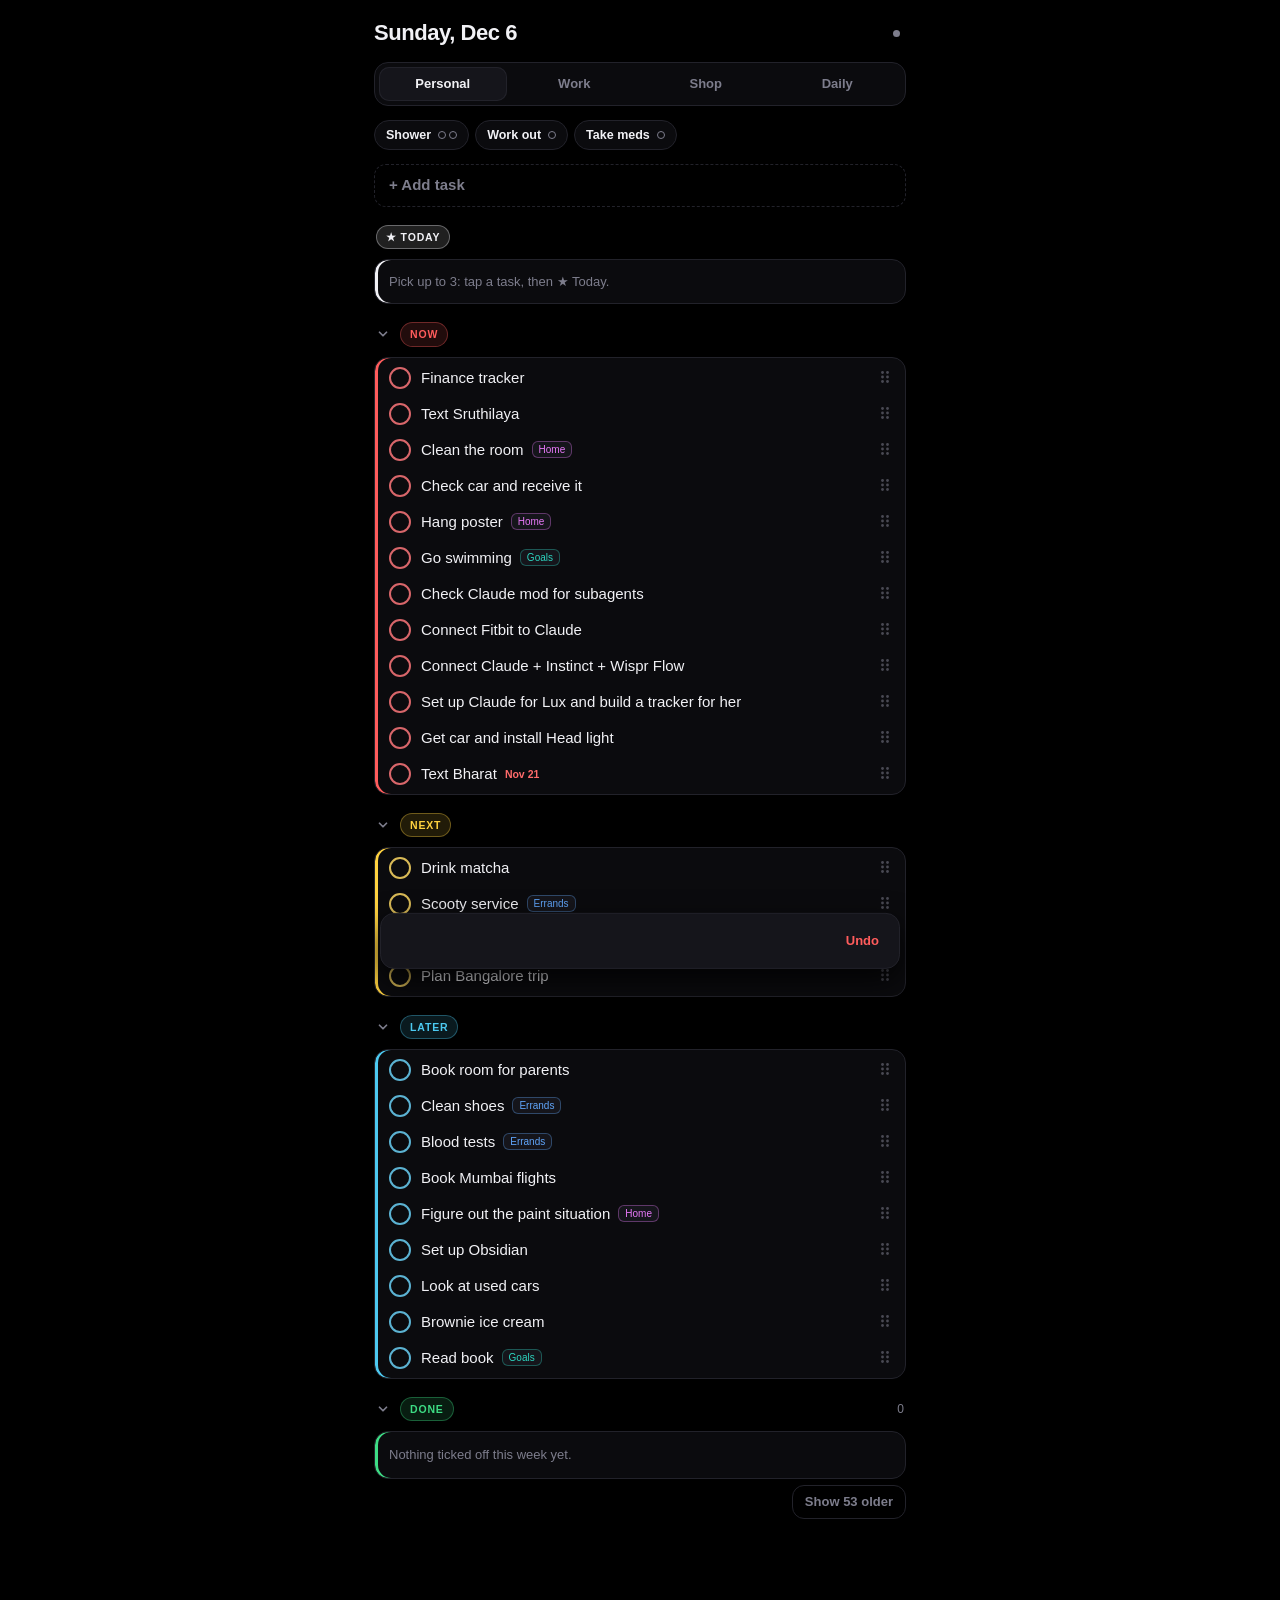
==== task-tracker/index.html @ 71d84979 "Task tracker: Today picks (max 3), dates that auto-promote, repeating tasks, stuck markers Co-Author" ====
<!DOCTYPE html>
<html lang="en">
<head>
<meta charset="utf-8">
<meta name="viewport" content="width=device-width, initial-scale=1">
<title>Praveen's Tasks</title>
<style id="css">
/* True-black theme. One thumb-width column: header + filter, sticky quick-add, inbox suggestions, then Now / Next / Later / Done. */
:root {
  --bg: #000000;
  --surface: #0b0b0e;
  --surface-2: #15151b;
  --ink: #f1f1f5;
  --muted: #7d7d8c;
  --line: #22222a;
  --accent: #ff5c5c;
  --accent-ink: #1f0303;
  --now: #ff5c5c;
  --next: #ffd23f;
  --later: #4cc9f0;
  --done: #3ddc84;
  --inbox: #a78bfa;
  --shop: #f472b6;
  --today: #f1f1f5;
  --t-work: #ff9f43;
  --t-personal: #a3e635;
  --t-errands: #60a5fa;
  --t-home: #e879f9;
  --t-goals: #2dd4bf;
  --danger: #ff6b6b;
  --font-display: "Helvetica Neue", Helvetica, Arial, sans-serif;
  --font-body: "Helvetica Neue", Helvetica, Arial, sans-serif;
  --font-mono: "Helvetica Neue", Helvetica, Arial, sans-serif;
  color-scheme: dark;
}
* { box-sizing: border-box; }
html, body { margin: 0; background: var(--bg); }
body { color: var(--ink); font-family: var(--font-body); font-size: 15px; line-height: 1.35; -webkit-tap-highlight-color: transparent; -webkit-font-smoothing: antialiased; min-height: 100%; }
.wrap { max-width: 560px; margin: 0 auto; padding: 16px 14px 120px; display: flex; flex-direction: column; gap: 14px; }
a { color: inherit; }

/* Header */
header { display: flex; flex-direction: column; gap: 12px; }
.top { display: flex; align-items: center; justify-content: space-between; gap: 12px; min-height: 34px; }
.date { color: var(--muted); font-family: var(--font-mono); font-size: 11px; font-weight: 500; letter-spacing: .04em; text-transform: uppercase; }
h1 { font-family: var(--font-display); font-weight: 700; font-size: 22px; margin: 0; letter-spacing: -0.02em; line-height: 1.1; }
h1 span { color: var(--accent); }
.kudos { font-family: var(--font-mono); font-size: 11px; color: var(--done); margin-top: 6px; }
.top-right { display: flex; align-items: center; gap: 10px; }
.sync { display: inline-flex; align-items: center; gap: 6px; font-size: 12px; color: var(--muted); white-space: nowrap; }
.sync .led { width: 7px; height: 7px; border-radius: 50%; background: var(--muted); }
.sync.ok .led { background: var(--done); opacity: .7; }
.sync.busy .led { background: var(--muted); animation: pulse 1s infinite; }
.sync.warn { color: var(--danger); }
.sync.warn .led { background: var(--danger); }
@keyframes pulse { 50% { opacity: .3; } }
.scan { font: inherit; font-size: 13px; font-weight: 600; display: inline-flex; align-items: center; gap: 7px; padding: 7px 12px; border-radius: 999px; border: 1px solid color-mix(in srgb, var(--inbox) 45%, transparent); background: color-mix(in srgb, var(--inbox) 10%, transparent); color: var(--inbox); cursor: pointer; white-space: nowrap; }
.scan svg { width: 15px; height: 15px; }
.scan[disabled] { opacity: .6; cursor: progress; }
.scan.spin svg { animation: spin 1s linear infinite; }
@keyframes spin { to { transform: rotate(360deg); } }

/* Filter */
.filter { display: flex; background: var(--surface); border: 1px solid var(--line); border-radius: 14px; padding: 4px; gap: 4px; }
.filter button { flex: 1; font: inherit; font-family: var(--font-display); font-size: 13px; font-weight: 600; padding: 8px 4px; border: 0; border-radius: 10px; background: transparent; color: var(--muted); cursor: pointer; }
.filter button[aria-pressed="true"] { background: var(--surface-2); color: var(--ink); box-shadow: inset 0 0 0 1px var(--line); }
.filter button small { font-family: var(--font-mono); font-size: 10px; opacity: .7; margin-left: 4px; }

/* Quick add */
.add-toggle { font: inherit; font-size: 15px; font-weight: 600; text-align: left; padding: 10px 14px; border-radius: 12px; border: 1px dashed var(--line); background: transparent; color: var(--muted); cursor: pointer; }
.add-toggle:active { background: var(--surface); }
.x { font: inherit; font-size: 22px; line-height: 1; width: 40px; min-height: 40px; border: 0; border-radius: 12px; background: transparent; color: var(--muted); cursor: pointer; }
.add { position: relative; z-index: 5; background: rgba(11,11,14,.9); -webkit-backdrop-filter: blur(14px); backdrop-filter: blur(14px); border: 1px solid var(--line); border-radius: 16px; padding: 8px; display: flex; flex-direction: column; gap: 8px; box-shadow: 0 12px 30px rgba(0,0,0,.6); }
.add-row { display: flex; gap: 8px; }
.add input { flex: 1; min-width: 0; font: inherit; font-size: 16px; padding: 9px 12px; border-radius: 11px; border: 1px solid var(--line); background: #000; color: var(--ink); }
.add input::placeholder { color: var(--muted); }
.add input:focus { outline: none; border-color: var(--accent); box-shadow: 0 0 0 3px rgba(255,92,92,.2); }
.btn { font: inherit; font-weight: 600; border: 0; border-radius: 12px; padding: 0 16px; cursor: pointer; min-height: 40px; }
.btn-primary { background: var(--accent); color: var(--accent-ink); font-family: var(--font-display); font-size: 14px; font-weight: 700; }
.btn-primary:active { transform: scale(.97); }
.seg { display: flex; gap: 6px; flex-wrap: wrap; align-items: center; }
.add .seg { flex-wrap: nowrap; overflow-x: auto; scrollbar-width: none; margin: 0 -8px; padding: 0 8px; }
.add .seg::-webkit-scrollbar { display: none; }
.add .chip { font-size: 11.5px; padding: 4px 9px; flex: none; }
.seg .divider { flex: none; width: 1px; align-self: stretch; background: var(--line); margin: 2px 2px; }
.seg-label { font-family: var(--font-mono); font-size: 11px; color: var(--muted); margin-right: 2px; }
.chip { font: inherit; font-size: 12px; font-weight: 600; padding: 5px 11px; border-radius: 999px; border: 1px solid var(--line); background: transparent; color: var(--muted); cursor: pointer; display: inline-flex; align-items: center; gap: 6px; text-decoration: none; }
.chip .d { width: 7px; height: 7px; border-radius: 50%; background: var(--c); }
.chip[aria-pressed="true"] { background: var(--surface-2); color: var(--ink); border-color: var(--c); }
:focus-visible { outline: 2px solid var(--accent); outline-offset: 2px; }

/* Sections */
section { display: flex; flex-direction: column; gap: 6px; }
.sec-head { display: flex; align-items: center; gap: 10px; background: none; border: 0; padding: 4px 2px; color: var(--ink); font: inherit; cursor: pointer; text-align: left; }
.pill { font-family: var(--font-display); font-size: 10.5px; font-weight: 700; letter-spacing: .08em; text-transform: uppercase; color: var(--c); background: color-mix(in srgb, var(--c) 13%, transparent); border: 1px solid color-mix(in srgb, var(--c) 35%, transparent); padding: 4px 9px; border-radius: 999px; }
.sec-head .hint { color: var(--muted); font-size: 12px; }
.sec-head .count { margin-left: auto; color: var(--muted); font-family: var(--font-mono); font-size: 12px; }
.sec-head .caret { color: var(--muted); width: 14px; height: 14px; flex: none; transition: transform .2s; }
section.collapsed .caret { transform: rotate(-90deg); }
section.collapsed .list { display: none; }
.list { list-style: none; margin: 0; padding: 2px 0; background: var(--surface); border: 1px solid var(--line); border-radius: 14px; overflow: hidden; box-shadow: inset 3px 0 0 var(--c); }
.empty { padding: 12px 14px; color: var(--muted); font-size: 13px; }

.task { transition: opacity .3s, transform .3s; }
.task.leaving { opacity: 0; transform: translateX(24px); }
.task-main { -webkit-touch-callout: none; -webkit-user-select: none; user-select: none; display: flex; align-items: flex-start; gap: 10px; padding: 7px 12px 7px 14px; }
.check { flex: none; width: 22px; height: 22px; border-radius: 50%; border: 2px solid color-mix(in srgb, var(--c) 70%, var(--muted)); background: transparent; cursor: pointer; display: grid; place-items: center; padding: 0; color: transparent; transition: background .2s, border-color .2s, transform .15s; }
.check svg { width: 12px; height: 12px; }
.check:active { transform: scale(.88); }
.task.done .check, .task.ticking .check { background: var(--done); border-color: var(--done); color: #03140a; }
.task-text { flex: 1; min-width: 0; background: none; border: 0; padding: 1px 0 0; font: inherit; color: var(--ink); text-align: left; cursor: pointer; overflow-wrap: anywhere; }
.task.done .task-text, .task.ticking .task-text { color: var(--muted); text-decoration: line-through; text-decoration-color: color-mix(in srgb, var(--muted) 60%, transparent); }
.tag { display: inline-block; font-family: var(--font-mono); font-size: 10px; color: var(--muted); background: var(--surface-2); border: 1px solid var(--line); border-radius: 6px; padding: 1px 6px; margin-left: 8px; vertical-align: 2px; }
.tag { color: var(--tc, var(--muted)); border-color: color-mix(in srgb, var(--tc, var(--line)) 35%, transparent); }
.when { display: inline-block; width: 100%; font-family: var(--font-mono); font-size: 11px; color: var(--done); opacity: .8; margin-top: 3px; text-decoration: none; }
.task.open { background: var(--surface-2); }
.actions { display: none; gap: 6px; flex-wrap: wrap; padding: 0 12px 10px 46px; }
.task.open .actions { display: flex; }
.chip.danger { color: var(--danger); border-color: rgba(255,107,107,.35); }
.edit { display: none; gap: 8px; padding: 0 12px 10px 46px; }
.task.editing .edit { display: flex; }
.task .edit { flex-wrap: wrap; }
.task .edit input[type="text"], .task .edit > input:first-child { flex: 1 1 100%; }
.edit .opts { display: flex; gap: 8px; flex: 1 1 auto; min-width: 0; }
.edit input[type="date"], .edit select { flex: 1; min-width: 0; font: inherit; font-size: 14px; padding: 8px 10px; border-radius: 10px; border: 1px solid var(--line); background: #000; color: var(--ink); color-scheme: dark; }
.meta { font-family: var(--font-mono); font-size: 10.5px; font-weight: 600; margin-left: 8px; vertical-align: 1px; color: var(--muted); white-space: nowrap; }
.meta.due-today { color: var(--now); }
.meta.overdue { color: var(--danger); }
.meta.stuck { color: #ffb86b; opacity: .85; }
.today-hint { padding: 11px 14px; font-size: 13px; color: var(--muted); }
.today-done { padding: 11px 14px; font-size: 14px; font-weight: 600; color: var(--done); }
.task.editing .actions { display: none; }
.edit input { flex: 1; min-width: 0; font: inherit; padding: 9px 12px; border-radius: 10px; border: 1px solid var(--accent); background: #000; color: var(--ink); }
.edit .btn { min-height: 40px; padding: 0 14px; }
.clear { align-self: flex-end; font-size: 13px; min-height: 34px; padding: 0 12px; background: transparent; color: var(--muted); border: 1px solid var(--line); }

/* Inbox suggestions */
.inbox .list { box-shadow: inset 3px 0 0 var(--inbox); }
.inbox-note { padding: 12px 16px; font-size: 14px; color: var(--muted); }
.inbox-note.warn { color: var(--danger); }
.sugg { padding: 9px 12px 9px 14px; border-top: 1px solid var(--line); display: flex; flex-direction: column; gap: 8px; }
.sugg:first-child { border-top: 0; }
.sugg-text { font-weight: 500; }
.sugg-src { font-family: var(--font-mono); font-size: 11px; color: var(--muted); display: flex; gap: 8px; align-items: center; flex-wrap: wrap; }
.sugg-src a { color: var(--inbox); text-decoration: none; }
.sugg .seg { gap: 6px; }
.inbox-foot { display: flex; justify-content: space-between; align-items: center; gap: 8px; font-family: var(--font-mono); font-size: 11px; color: var(--muted); padding: 0 4px; }
.linkbtn { font: inherit; background: none; border: 0; color: var(--muted); text-decoration: underline; cursor: pointer; padding: 4px; }

/* Routines */
.today { display: flex; gap: 6px; overflow-x: auto; scrollbar-width: none; margin: 0 -14px; padding: 0 14px; }
.today::-webkit-scrollbar { display: none; }
.today-label { flex: none; align-self: center; font-size: 11px; color: var(--muted); font-weight: 600; text-transform: uppercase; letter-spacing: .06em; margin-right: 2px; }
.rchip { flex: none; display: inline-flex; align-items: center; gap: 7px; font: inherit; font-size: 12.5px; font-weight: 600; padding: 6px 11px; border-radius: 999px; border: 1px solid var(--line); background: var(--surface); color: var(--ink); cursor: pointer; }
.rchip.full { border-color: color-mix(in srgb, var(--done) 55%, transparent); background: color-mix(in srgb, var(--done) 13%, transparent); }
.pips { display: inline-flex; gap: 3px; }
.pip { width: 8px; height: 8px; border-radius: 50%; border: 1.5px solid var(--muted); }
.pip.on { background: var(--done); border-color: var(--done); }
.daynav { display: flex; align-items: center; justify-content: space-between; gap: 8px; }
.daynav button { font: inherit; background: var(--surface); border: 1px solid var(--line); color: var(--ink); border-radius: 10px; width: 40px; height: 36px; cursor: pointer; font-size: 17px; }
.daynav button[disabled] { opacity: .3; cursor: default; }
.daynav .dlabel { font-weight: 700; font-size: 16px; text-align: center; }
.daynav .dsub { color: var(--muted); font-size: 12px; text-align: center; margin-top: 2px; }
.routine { border-top: 1px solid var(--line); }
.routine:first-child { border-top: 0; }
.r-main { display: flex; align-items: center; gap: 10px; padding: 10px 12px 10px 14px; }
.r-name { flex: 1; min-width: 0; background: none; border: 0; padding: 0; font: inherit; font-weight: 600; color: var(--ink); text-align: left; cursor: pointer; }
.r-meta { display: flex; gap: 10px; align-items: center; font-size: 11px; font-weight: 400; color: var(--muted); margin-top: 4px; }
.week { display: inline-flex; gap: 3px; }
.week i { width: 9px; height: 9px; border-radius: 2px; background: var(--surface-2); border: 1px solid var(--line); }
.week i.half { background: color-mix(in srgb, var(--done) 35%, transparent); border-color: transparent; }
.week i.full { background: var(--done); border-color: var(--done); }
.streak { color: var(--accent); font-weight: 700; }
.r-dots { display: flex; gap: 8px; }
.rdot { width: 32px; height: 32px; border-radius: 50%; border: 2px solid color-mix(in srgb, var(--done) 60%, var(--muted)); background: transparent; cursor: pointer; display: grid; place-items: center; color: transparent; padding: 0; transition: background .15s, transform .15s; }
.rdot svg { width: 14px; height: 14px; }
.rdot:active { transform: scale(.88); }
.rdot.on { background: var(--done); border-color: var(--done); color: #03140a; }
.routine.open { background: var(--surface-2); }
.routine .actions { padding: 0 12px 10px 14px; }
.routine.open .actions { display: flex; }
.routine .edit { padding: 0 12px 10px 14px; }
.routine.editing .edit { display: flex; }
.routine.editing .actions { display: none; }
.r-add { display: flex; gap: 8px; }
.r-add input { flex: 1; min-width: 0; font: inherit; font-size: 16px; padding: 9px 12px; border-radius: 11px; border: 1px solid var(--line); background: var(--surface); color: var(--ink); }
.r-add input:focus { outline: none; border-color: var(--done); }
.r-add .btn { background: var(--done); color: #03140a; }
.hint-line { font-size: 12px; color: var(--muted); padding: 0 2px; }

/* Drag */
.grip { flex: none; width: 32px; height: 30px; margin: -5px -8px -5px 0; display: grid; place-items: center; background: none; border: 0; color: var(--muted); opacity: .55; cursor: grab; touch-action: none; padding: 0; }
.grip svg { width: 16px; height: 16px; }
.grip:active { cursor: grabbing; opacity: 1; }
.ghost { position: fixed; z-index: 30; pointer-events: none; list-style: none; background: var(--surface-2); border: 1px solid color-mix(in srgb, var(--c) 60%, var(--line)); border-radius: 12px; box-shadow: 0 16px 36px rgba(0,0,0,.8); transform: scale(1.02); }
.ghost .actions, .ghost .edit { display: none !important; }
.placeholder { list-style: none; margin: 4px 12px; border: 2px dashed color-mix(in srgb, var(--c) 70%, transparent); border-radius: 12px; background: color-mix(in srgb, var(--c) 8%, transparent); }
.sec-head.drop { background: color-mix(in srgb, var(--c) 14%, transparent); border-radius: 10px; }
body.dragging { -webkit-user-select: none; user-select: none; }
body.dragging .add, body.dragging .toast { pointer-events: none; }

/* Undo toast */
.toast { position: fixed; left: 50%; bottom: 20px; transform: translate(-50%, 160%); width: min(520px, calc(100% - 32px)); background: var(--surface-2); color: var(--ink); border: 1px solid var(--line); border-radius: 14px; padding: 10px 10px 10px 16px; display: flex; align-items: center; gap: 12px; box-shadow: 0 12px 30px rgba(0,0,0,.8); transition: transform .25s ease; z-index: 20; font-size: 14px; }
.toast.show { transform: translate(-50%, 0); }
.toast span { flex: 1; min-width: 0; overflow: hidden; text-overflow: ellipsis; white-space: nowrap; }
.toast button { font: inherit; font-family: var(--font-display); font-size: 13px; font-weight: 700; color: var(--accent); background: none; border: 0; padding: 8px 10px; cursor: pointer; }
@media (prefers-reduced-motion: reduce) { * { transition: none !important; animation: none !important; } }
</style>
</head>
<body>
<div class="wrap" id="root"></div>
<div class="toast" id="toast" role="status" aria-live="polite"><span id="toastMsg"></span><button id="toastUndo" type="button">Undo</button></div>
<script id="state" type="application/json">{"tasks": [{"id": "t114", "text": "Finance tracker", "sec": "now", "tag": "Personal"}, {"id": "t113", "text": "Book room for parents", "sec": "later", "tag": "Personal"}, {"id": "t22", "text": "Pants – Levi's 555 or 505", "sec": "shop"}, {"id": "t112", "text": "Shelf or organiser", "sec": "shop"}, {"id": "t111", "text": "Nail paint", "sec": "shop"}, {"id": "t106", "text": "Guide Pallika on updating raw data workbook with Claude", "sec": "next", "tag": "Work"}, {"id": "t105", "text": "Review survey slides in detail and leave comments", "sec": "now", "tag": "Work"}, {"id": "t12", "text": "Text Sruthilaya", "sec": "now", "tag": "Personal"}, {"id": "t104", "text": "Clean the room", "sec": "now", "tag": "Home"}, {"id": "t102", "text": "Accept ChatGPT Business workspace invite from Vijay", "sec": "now", "tag": "Work"}, {"id": "t2", "text": "Dashboard – Meningitis vaccine", "sec": "now", "tag": "Work"}, {"id": "t3", "text": "BPM ATU materials", "sec": "next", "tag": "Work"}, {"id": "t1", "text": "BLENREP full report", "sec": "now", "tag": "Work"}, {"id": "t4", "text": "Sanofi AE training", "sec": "now", "tag": "Work"}, {"id": "t6", "text": "Talk about San PCA R&R", "sec": "later", "tag": "Work"}, {"id": "t7", "text": "Check car and receive it", "sec": "now", "tag": "Personal"}, {"id": "t36", "text": "Glean setup", "sec": "now", "tag": "Work"}, {"id": "t30", "text": "Hang poster", "sec": "now", "tag": "Home"}, {"id": "t45", "text": "Go swimming", "sec": "now", "tag": "Goals"}, {"id": "t39", "text": "Check Claude mod for subagents", "sec": "now", "tag": "Personal"}, {"id": "t38", "text": "Connect Fitbit to Claude", "sec": "now", "tag": "Personal"}, {"id": "t37", "text": "Connect Claude + Instinct + Wispr Flow", "sec": "now", "tag": "Personal"}, {"id": "t103", "text": "Set up Claude for Lux and build a tracker for her", "sec": "now", "tag": "Personal"}, {"id": "t19", "text": "Get car and install Head light", "sec": "now", "tag": "Personal"}, {"id": "t10", "text": "Do laundry", "sec": "done", "tag": "Personal", "from": "now", "doneAt": "2026-11-08"}, {"id": "t5", "text": "Office infrastructure message", "sec": "next", "tag": "Work"}, {"id": "t47", "text": "Drink matcha", "sec": "next", "tag": "Personal"}, {"id": "t11", "text": "Set up MSF call with Utkarsh", "sec": "next", "tag": "Work"}, {"id": "t17", "text": "Scooty service", "sec": "next", "tag": "Errands"}, {"id": "t13", "text": "Text Bharat", "sec": "next", "tag": "Personal", "due": "2026-11-21"}, {"id": "t15", "text": "Get Luxi laptop", "sec": "done", "tag": "Errands", "from": "next", "doneAt": "2026-11-08"}, {"id": "t18", "text": "Car: clanking noise check", "sec": "next", "tag": "Errands"}, {"id": "t20", "text": "Check lighter", "sec": "done", "tag": "Errands", "from": "next", "doneAt": "2026-11-08"}, {"id": "t25", "text": "Exploration AI product", "sec": "next", "tag": "Work"}, {"id": "t26", "text": "Research reporter", "sec": "next", "tag": "Work"}, {"id": "t27", "text": "Plan Bangalore trip", "sec": "next", "tag": "Personal"}, {"id": "t21", "text": "Clean shoes", "sec": "later", "tag": "Errands"}, {"id": "t16", "text": "Blood tests", "sec": "later", "tag": "Errands"}, {"id": "t8", "text": "Book Mumbai flights", "sec": "later", "tag": "Personal"}, {"id": "t28", "text": "Figure out the paint situation", "sec": "later", "tag": "Home"}, {"id": "t35", "text": "Set up Obsidian", "sec": "later", "tag": "Personal"}, {"id": "t41", "text": "Look at used cars", "sec": "later", "tag": "Personal"}, {"id": "t42", "text": "Find skincare", "sec": "done", "tag": "Personal", "from": "later", "doneAt": "2026-11-08"}, {"id": "t48", "text": "Brownie ice cream", "sec": "later", "tag": "Personal"}, {"id": "t46", "text": "Read book", "sec": "later", "tag": "Goals"}, {"id": "t49", "text": "Buy task tracker", "sec": "done", "from": "now"}, {"id": "t50", "text": "Fill IDP", "sec": "done", "from": "now"}, {"id": "t51", "text": "Get tempered glass for phone", "sec": "done", "from": "now"}, {"id": "t52", "text": "Put food inside", "sec": "done", "from": "now"}, {"id": "t53", "text": "Buy socks", "sec": "done", "from": "now"}, {"id": "t54", "text": "Servier AE training", "sec": "done", "from": "now"}, {"id": "t55", "text": "Alexion message", "sec": "done", "from": "now"}, {"id": "t56", "text": "Send package", "sec": "done", "from": "now"}, {"id": "t57", "text": "Check with parents on hotel booking for December trip (service apt)", "sec": "done", "from": "now"}, {"id": "t58", "text": "Update iOS", "sec": "done", "from": "now"}, {"id": "t59", "text": "Check out Notion for the task list", "sec": "done", "from": "now"}, {"id": "t60", "text": "Buy saree", "sec": "done", "from": "now"}, {"id": "t61", "text": "RFSOV WB", "sec": "done", "from": "now"}, {"id": "t62", "text": "Sort insurance – follow up in the morning", "sec": "done", "from": "now"}, {"id": "t63", "text": "Veet", "sec": "done", "from": "now"}, {"id": "t64", "text": "Spi ticket", "sec": "done", "from": "now"}, {"id": "t65", "text": "Buy an organizer for my bag or clean it up", "sec": "done", "from": "now"}, {"id": "t66", "text": "Clean the cupboard", "sec": "done", "from": "now"}, {"id": "t67", "text": "Reset UA", "sec": "done", "from": "now"}, {"id": "t68", "text": "Flowers", "sec": "done", "from": "now"}, {"id": "t69", "text": "Hack TV", "sec": "done", "from": "now"}, {"id": "t70", "text": "Organiser for cupboard", "sec": "done", "from": "now"}, {"id": "t71", "text": "Scooty microfibre cloth", "sec": "done", "from": "now"}, {"id": "t72", "text": "Book Jailer tickets", "sec": "done", "from": "now"}, {"id": "t73", "text": "Get Lux's birthday gifts", "sec": "done", "from": "now"}, {"id": "t74", "text": "Buy car headlights", "sec": "done", "from": "now"}, {"id": "t75", "text": "QC: clean speaker notes, footnotes and sample size", "sec": "done", "from": "now"}, {"id": "t76", "text": "Explore patient profiles", "sec": "done", "from": "now"}, {"id": "t77", "text": "QC data values", "sec": "done", "from": "now"}, {"id": "t78", "text": "QC the deck", "sec": "done", "from": "now"}, {"id": "t79", "text": "Report open items: check non-Dara in 1L for 2L patients", "sec": "done", "from": "now"}, {"id": "t80", "text": "Buy weighted blanket cover", "sec": "done", "from": "now"}, {"id": "t81", "text": "Buy flint for lighter", "sec": "done", "from": "now"}, {"id": "t82", "text": "Get Fitbit bracelet", "sec": "done", "from": "now"}, {"id": "t83", "text": "Buy detergent and fabric softener", "sec": "done", "from": "now"}, {"id": "t84", "text": "Wash bed sheets", "sec": "done", "from": "now"}, {"id": "t85", "text": "Format the deck", "sec": "done", "from": "now"}, {"id": "t86", "text": "Get towel from Lux", "sec": "done", "from": "now"}, {"id": "t87", "text": "Get a haircut", "sec": "done", "from": "now"}, {"id": "t88", "text": "Do laundry", "sec": "done", "from": "now"}, {"id": "t89", "text": "Call Bhavani", "sec": "done", "from": "now"}, {"id": "t90", "text": "Send Teams holiday block", "sec": "done", "from": "now"}, {"id": "t91", "text": "Send documents", "sec": "done", "from": "now"}, {"id": "t92", "text": "Call Sterling at 6 pm", "sec": "done", "from": "now"}, {"id": "t93", "text": "Check Takeda screener", "sec": "done", "from": "now"}, {"id": "t94", "text": "Pay car service", "sec": "done", "from": "now"}, {"id": "t95", "text": "Order skincare", "sec": "done", "from": "now"}, {"id": "t96", "text": "Wrap up BLENREP + note about Nov 3 holiday", "sec": "done", "from": "now"}, {"id": "t97", "text": "Check heart rate variability with Karthik", "sec": "done", "from": "now"}, {"id": "t9", "text": "Pants for Diwali", "sec": "bought", "from": "shop", "doneAt": "2026-11-09"}, {"id": "t14", "text": "Watch for Dad", "sec": "shop"}, {"id": "t98", "text": "Pillow", "sec": "shop"}, {"id": "t23", "text": "Slides", "sec": "shop"}, {"id": "t24", "text": "Gut health supplement", "sec": "shop"}, {"id": "t29", "text": "Lighting for room", "sec": "shop"}, {"id": "t31", "text": "Air purifier", "sec": "shop"}, {"id": "t32", "text": "Cable protector", "sec": "shop"}, {"id": "t33", "text": "Decathlon or foldable chair", "sec": "shop"}, {"id": "t34", "text": "Adjustable weights", "sec": "shop"}, {"id": "t40", "text": "IEMs", "sec": "shop"}, {"id": "t43", "text": "CBD", "sec": "shop"}], "nextId": 116, "inbox": {"lastScan": "2026-11-08T07:56:41.202Z", "items": [], "lastScanFlow": "2026-11-08T07:56:41.202Z"}, "routines": [{"id": "r1", "name": "Shower", "times": 2}, {"id": "r2", "name": "Work out", "times": 1}, {"id": "r3", "name": "Take meds", "times": 1}], "log": {}}</script>
<script id="app">
(function () {
  var SECS = [
    { key: "now",   label: "Now",   hint: "this week",       c: "var(--now)" },
    { key: "next",  label: "Next",  hint: "next few weeks",  c: "var(--next)" },
    { key: "later", label: "Later", hint: "no rush",         c: "var(--later)" },
    { key: "done",  label: "Done",  hint: "",                c: "var(--done)" },
    { key: "shop",  label: "To buy", hint: "",               c: "var(--shop)" },
    { key: "bought", label: "Bought", hint: "",              c: "var(--done)" }
  ];
  var TASK_SECS = SECS.slice(0, 4), SHOP_SECS = SECS.slice(4);
  function isDoneSec(k) { return k === "done" || k === "bought"; }
  function isShopSec(k) { return k === "shop" || k === "bought"; }
  var M365 = "Microsoft 365", FLOW = "Wispr Flow";
  var TAGS = ["Work", "Personal", "Errands", "Home", "Goals"], PTAGS = ["Personal", "Errands", "Home", "Goals"];
  function tagColor(tg) { return TAGS.indexOf(tg) >= 0 ? "var(--t-" + tg.toLowerCase() + ")" : "var(--muted)"; }
  var CHECK = '<svg viewBox="0 0 16 16" fill="none" stroke="currentColor" stroke-width="2.4" stroke-linecap="round" stroke-linejoin="round" aria-hidden="true"><path d="M3.5 8.5l3 3 6-7"/></svg>';
  var CARET = '<svg class="caret" viewBox="0 0 16 16" fill="none" stroke="currentColor" stroke-width="2" stroke-linecap="round" stroke-linejoin="round" aria-hidden="true"><path d="M4 6l4 4 4-4"/></svg>';
  var GRIP = '<svg viewBox="0 0 16 16" fill="currentColor" aria-hidden="true"><circle cx="5.5" cy="3.5" r="1.4"/><circle cx="10.5" cy="3.5" r="1.4"/><circle cx="5.5" cy="8" r="1.4"/><circle cx="10.5" cy="8" r="1.4"/><circle cx="5.5" cy="12.5" r="1.4"/><circle cx="10.5" cy="12.5" r="1.4"/></svg>';
  var MAIL = '<svg viewBox="0 0 16 16" fill="none" stroke="currentColor" stroke-width="1.6" stroke-linecap="round" stroke-linejoin="round" aria-hidden="true"><rect x="1.8" y="3.2" width="12.4" height="9.6" rx="2"/><path d="M2.5 4.5l5.5 4 5.5-4"/></svg>';
  var SPIN = '<svg viewBox="0 0 16 16" fill="none" stroke="currentColor" stroke-width="1.8" stroke-linecap="round" aria-hidden="true"><path d="M8 2a6 6 0 1 1-6 6"/></svg>';

  var state = JSON.parse(document.getElementById("state").textContent);
  if (!state.inbox) state.inbox = { lastScan: null, items: [] };
  if (!state.routines) state.routines = [];
  if (!state.log) state.log = {};
  var dayOffset = 0, openR = null, editR = null;
  var root = document.getElementById("root");
  var addSec = "now", addTag = null, openId = null, editId = null;
  var artifact = null, canSave = null, saveTimer = null;
  var sync = { cls: "busy", text: "Connecting" };
  var undoSnap = null, toastTimer = null;
  var scanning = false, scanNote = null, scanWarn = false;

  function lsGet(k, d) { try { var v = JSON.parse(localStorage.getItem(k) || "null"); return v == null ? d : v; } catch (e) { return d; } }
  function lsSet(k, v) { try { localStorage.setItem(k, JSON.stringify(v)); } catch (e) {} }
  var collapsed = lsGet("tasks-collapsed-v2", { bought: true });
  var showOlderDone = false;
  var filter = lsGet("tasks-filter", "personal");
  if (filter === "all") filter = "personal";
  var addOpen = false, suppressClick = false;
  function saveCollapsed() { lsSet("tasks-collapsed-v2", collapsed); }

  function esc(s) { return String(s).replace(/[&<>"']/g, function (ch) { return { "&": "&amp;", "<": "&lt;", ">": "&gt;", '"': "&quot;", "'": "&#39;" }[ch]; }); }
  function pad(n) { return n < 10 ? "0" + n : "" + n; }
  function ymd(d) { return d.getFullYear() + "-" + pad(d.getMonth() + 1) + "-" + pad(d.getDate()); }
  function today() { return ymd(new Date()); }
  function weekAgo() { var d = new Date(); d.setDate(d.getDate() - 6); return ymd(d); }
  function fmtDate(iso) { if (!iso) return ""; return new Date(iso + "T12:00:00").toLocaleDateString(undefined, { month: "short", day: "numeric" }); }
  function ago(iso) {
    if (!iso) return "never";
    var m = Math.round((Date.now() - new Date(iso).getTime()) / 60000);
    if (m < 1) return "just now"; if (m < 60) return m + " min ago";
    var h = Math.round(m / 60); if (h < 24) return h + " h ago";
    return Math.round(h / 24) + " d ago";
  }
  function find(id) { for (var i = 0; i < state.tasks.length; i++) if (state.tasks[i].id === id) return state.tasks[i]; return null; }
  function snapshot() { return JSON.stringify(state); }
  function addDays(key, n) { var d = new Date(key + "T12:00:00"); d.setDate(d.getDate() + n); return ymd(d); }
  function daysBetween(a, b) { return Math.round((new Date(b + "T12:00:00") - new Date(a + "T12:00:00")) / 86400000); }
  function isToday(t) { return t.star === today(); }
  var REPEATS = [[0, "Doesn't repeat"], [7, "Every week"], [14, "Every 2 weeks"], [30, "Every month"]];
  /* Keep derived fields honest: dated tasks jump to Now on their day; Now remembers since when (for "stuck"). */
  function normalize() {
    var td = today();
    state.tasks.forEach(function (t) {
      if (t.due && t.due <= td && (t.sec === "next" || t.sec === "later")) t.sec = "now";
      if (t.sec === "now") { if (!t.nowSince) t.nowSince = td; } else if (t.nowSince) delete t.nowSince;
      if (t.star && t.star !== td) delete t.star;
    });
  }
  function spawnRepeat(t) {
    if (!t.every) return;
    var c = { id: "t" + (state.nextId++), text: t.text, sec: "later", every: t.every, due: addDays(today(), t.every) };
    if (t.tag) c.tag = t.tag;
    state.tasks.push(c);
  }
  function isWork(t) { return t.tag === "Work"; }
  function visible(t) { if (filter === "daily") return false; if (filter === "all") filter = "personal"; if (filter === "shop") return isShopSec(t.sec); if (isShopSec(t.sec)) return false; return filter === "all" || (filter === "work" ? isWork(t) : !isWork(t)); }
  function safeUrl(u) { return typeof u === "string" && /^https:\/\//.test(u) ? u : ""; }

  /* ---------- Daily routines ---------- */
  function keyFor(off) { var d = new Date(); d.setDate(d.getDate() + off); return ymd(d); }
  function rcount(r, key) { return ((state.log[key] || {})[r.id]) || 0; }
  function rset(r, key, n) {
    n = Math.max(0, Math.min(r.times, n));
    var day = state.log[key] || (state.log[key] = {});
    if (n) day[r.id] = n; else delete day[r.id];
    if (!Object.keys(day).length) delete state.log[key];
    var cutoff = keyFor(-120);
    Object.keys(state.log).forEach(function (k) { if (k < cutoff) delete state.log[k]; });
  }
  function findR(id) { for (var i = 0; i < state.routines.length; i++) if (state.routines[i].id === id) return state.routines[i]; return null; }
  function streak(r) {
    var off = rcount(r, keyFor(0)) >= r.times ? 0 : -1, n = 0;
    while (n < 400 && rcount(r, keyFor(off)) >= r.times) { n++; off--; }
    return n;
  }
  function todayDone() { var k = keyFor(0), d = 0; state.routines.forEach(function (r) { if (rcount(r, k) >= r.times) d++; }); return d; }
  function pipsHtml(r, c) { var h = '<span class="pips" aria-hidden="true">'; for (var i = 0; i < r.times; i++) h += '<span class="pip' + (i < c ? " on" : "") + '"></span>'; return h + "</span>"; }

  function todayStripHtml() {
    if (!state.routines.length) return "";
    var k = keyFor(0), h = '<div class="today" role="group" aria-label="Today\'s routines">';
    state.routines.forEach(function (r) {
      var c = rcount(r, k);
      h += '<button type="button" class="rchip' + (c >= r.times ? " full" : "") + '" data-rtap="' + r.id + '" aria-label="' + esc(r.name) + ": " + c + " of " + r.times + '">' + esc(r.name) + pipsHtml(r, c) + "</button>";
    });
    return h + "</div>";
  }

  function dailyHtml() {
    var k = keyFor(dayOffset), d = new Date(); d.setDate(d.getDate() + dayOffset);
    var label = dayOffset === 0 ? "Today" : dayOffset === -1 ? "Yesterday" : d.toLocaleDateString(undefined, { weekday: "long" });
    var h = '<div class="daynav"><button type="button" data-day="-1" aria-label="Previous day">‹</button><div><div class="dlabel">' + label + '</div><div class="dsub">' +
            esc(d.toLocaleDateString(undefined, { month: "short", day: "numeric" })) + "</div></div>" +
            '<button type="button" data-day="1" aria-label="Next day"' + (dayOffset >= 0 ? " disabled" : "") + ">›</button></div>";
    h += '<section style="--c:var(--done)"><ul class="list">';
    if (!state.routines.length) h += '<li class="empty">No routines yet. Add one below.</li>';
    state.routines.forEach(function (r) {
      var c = rcount(r, k), sk = streak(r);
      h += '<li class="routine' + (openR === r.id ? " open" : "") + (editR === r.id ? " editing" : "") + '"><div class="r-main">';
      h += '<button class="r-name" data-ropen="' + r.id + '">' + esc(r.name) + (r.times > 1 ? ' <span style="color:var(--muted);font-weight:400">×' + r.times + "</span>" : "") + '<span class="r-meta"><span class="week" aria-label="Last 7 days">';
      for (var i = -6; i <= 0; i++) { var ci = rcount(r, keyFor(i)); h += '<i class="' + (ci >= r.times ? "full" : ci ? "half" : "") + '"></i>'; }
      h += "</span>" + (sk ? '<span class="streak">' + sk + "-day streak</span>" : "<span>no streak yet</span>") + "</span></button>";
      h += '<div class="r-dots">';
      for (var j = 0; j < r.times; j++) h += '<button class="rdot' + (j < c ? " on" : "") + '" data-rdot="' + r.id + '" data-i="' + j + '" aria-label="' + esc(r.name) + " " + (j + 1) + '">' + CHECK + "</button>";
      h += "</div></div>";
      h += '<div class="actions"><span class="seg-label">times a day</span>';
      [1, 2, 3].forEach(function (n) { h += '<button class="chip" style="--c:var(--done)" data-rtimes="' + r.id + '" data-n="' + n + '" aria-pressed="' + (r.times === n) + '">' + n + "</button>"; });
      h += '<button class="chip" data-redit="' + r.id + '">Rename</button><button class="chip danger" data-rdel="' + r.id + '">Delete</button></div>';
      h += '<form class="edit" data-rform="' + r.id + '"><input id="redit-' + r.id + '" aria-label="Rename routine" value="' + esc(r.name) + '" enterkeyhint="done"><button class="btn btn-primary" type="submit">Save</button></form></li>';
    });
    h += "</ul></section>";
    h += '<form class="r-add" id="rAdd" autocomplete="off"><input id="rAddInput" type="text" placeholder="Add a routine (e.g. Drink water)" aria-label="New routine" enterkeyhint="done"><button class="btn" type="submit">Add</button></form>';
    return h;
  }

  function render() {
    var dateStr = new Date().toLocaleDateString(undefined, { weekday: "long", month: "short", day: "numeric" });
    var h = "<header>";
    h += '<div class="top"><h1>' + esc(dateStr) + '</h1><div class="top-right">' +
         (filter === "work" ? '<button class="scan' + (scanning ? " spin" : "") + '" data-scan="1"' + (scanning ? " disabled" : "") + ">" + (scanning ? SPIN + "Scanning…" : MAIL + "Scan inbox") + "</button>" : "") +
         '<span class="sync ' + sync.cls + '" id="sync" title="' + esc(sync.text) + '"><span class="led"></span><span id="syncText">' + (sync.cls === "warn" ? esc(sync.text) : "") + "</span></span></div></div>";
    h += '<div class="filter" role="group" aria-label="Show">';
    [["personal", "Personal"], ["work", "Work"], ["shop", "Shop"], ["daily", "Daily"]].forEach(function (f) {
      h += '<button type="button" data-filter="' + f[0] + '" aria-pressed="' + (filter === f[0]) + '">' + f[1] + "</button>";
    });
    h += "</div></header>";

    if (filter === "daily") {
      root.innerHTML = h + dailyHtml();
      if (editR) { var re = document.getElementById("redit-" + editR); if (re) re.focus(); }
      return;
    }
    if (filter === "personal") h += todayStripHtml();

    h += addHtml();
    if (filter === "work") h += inboxHtml();

    if (filter !== "shop") {
      var picks = state.tasks.filter(function (t) { return isToday(t) && (filter === "work" ? isWork(t) : !isWork(t)) && !isShopSec(t.sec); });
      var left = picks.filter(function (t) { return !isDoneSec(t.sec); }).length;
      h += '<section data-sec="today" style="--c:var(--today)"><div class="sec-head" style="cursor:default"><span class="pill">★ Today</span>' +
           (picks.length ? '<span class="count">' + (picks.length - left) + " of " + picks.length + "</span>" : "") + "</div><ul class=\"list\">";
      if (!picks.length) h += '<li class="today-hint">Pick up to 3: tap a task, then ★ Today.</li>';
      picks.forEach(function (t) { h += taskHtml(t, true); });
      if (picks.length && !left) h += '<li class="today-done">All done for today. Nice work.</li>';
      h += "</ul></section>";
    }

    (filter === "shop" ? SHOP_SECS : TASK_SECS).forEach(function (s) {
      var items = state.tasks.filter(function (t) { return t.sec === s.key && visible(t) && !isToday(t); });
      var older = 0;
      if (s.key === "done" && !showOlderDone) {
        var wk = weekAgo(), all = items.length;
        items = items.filter(function (t) { return t.doneAt && t.doneAt >= wk; });
        older = all - items.length;
      }
      var isCol = !!collapsed[s.key];
      h += '<section data-sec="' + s.key + '" style="--c:' + s.c + '" class="' + (isCol ? "collapsed" : "") + '">';
      h += '<button class="sec-head" data-toggle="' + s.key + '" aria-expanded="' + !isCol + '">' + CARET + '<span class="pill">' + s.label + "</span>" +
           (isDoneSec(s.key) ? '<span class="count">' + items.length + "</span>" : "") + "</button>";
      h += '<ul class="list">';
      if (!items.length) h += '<li class="empty">' + (s.key === "done" ? "Nothing ticked off this week yet." : s.key === "bought" ? "Ticked items land here." : s.key === "shop" ? "Nothing to buy." : "Nothing here. Nice.") + "</li>";
      if (isDoneSec(s.key)) items.sort(function (a, b) { return (b.doneAt || "").localeCompare(a.doneAt || ""); });
      items.forEach(function (t) { h += taskHtml(t); });
      h += "</ul>";
      if (older && !isCol) h += '<button class="btn clear" data-older="1">Show ' + older + " older</button>";
      if (s.key === "bought" && items.length && !isCol) h += '<button class="btn clear" data-clear="bought">Clear bought</button>';
      h += "</section>";
    });
    root.innerHTML = h;
    if (addOpen && focusAdd) { focusAdd = false; var ai = document.getElementById("addInput"); if (ai) ai.focus(); }
    if (editId) { var ei = document.getElementById("edit-" + editId); if (ei && ei.closest(".task").classList.contains("editing")) { ei.focus(); ei.setSelectionRange(ei.value.length, ei.value.length); } }
  }

  var focusAdd = false;
  function addHtml() {
    var shop = filter === "shop", label = shop ? "Add item" : "Add task";
    if (!addOpen) return '<button type="button" class="add-toggle" data-addopen="1">+ ' + label + "</button>";
    var h = '<form class="add" id="addForm" autocomplete="off"><div class="add-row">' +
      '<input id="addInput" type="text" placeholder="' + (shop ? "What do you need to buy?" : "What needs doing?") + '" aria-label="' + label + '" enterkeyhint="done">' +
      '<button class="btn btn-primary" type="submit">Add</button><button type="button" class="x" data-addclose="1" aria-label="Close">×</button></div>';
    if (!shop) {
      h += '<div class="seg" role="group" aria-label="Add to">';
      SECS.slice(0, 3).forEach(function (s) {
        h += '<button type="button" class="chip" style="--c:' + s.c + '" data-addsec="' + s.key + '" aria-pressed="' + (addSec === s.key) + '"><span class="d"></span>' + s.label + "</button>";
      });
      if (filter === "personal") {
        var curTag = addTag || "Personal";
        h += '<span class="divider" aria-hidden="true"></span>';
        PTAGS.forEach(function (tg) { h += '<button type="button" class="chip" style="--c:' + tagColor(tg) + '" data-addtag="' + tg + '" aria-pressed="' + (curTag === tg) + '"><span class="d"></span>' + tg + "</button>"; });
      }
      h += "</div>";
    }
    return h + "</form>";
  }

  function inboxHtml() {
    var items = state.inbox.items || [];
    var note = scanNote || state.inbox.note || null;
    if (!items.length && !note) return "";
    var h = '<section class="inbox" style="--c:var(--inbox)"><div class="sec-head" style="cursor:default"><span class="pill">From inbox</span><span class="hint">email · Teams · Wispr Flow</span><span class="count">' + items.length + "</span></div>";
    h += '<ul class="list">';
    if (note) h += '<li class="inbox-note' + (scanWarn && scanNote ? " warn" : "") + '">' + esc(note) + "</li>";
    items.forEach(function (s) {
      var url = safeUrl(s.link);
      h += '<li class="sugg"><div class="sugg-text">' + esc(s.text) + "</div>" +
           '<div class="sugg-src"><span>' + esc(s.source) + (s.from ? " · " + esc(s.from) : "") + "</span>" +
           (url ? '<a href="' + esc(url) + '" target="_blank" rel="noopener">Open ↗</a>' : "") + "</div>" +
           '<div class="seg"><button class="chip" style="--c:var(--now)" data-take="' + s.id + '" data-to="now"><span class="d"></span>Add to Now</button>' +
           '<button class="chip" style="--c:var(--next)" data-take="' + s.id + '" data-to="next"><span class="d"></span>Next</button>' +
           '<button class="chip" data-skip="' + s.id + '">Dismiss</button></div></li>';
    });
    h += "</ul>";
    h += '<div class="inbox-foot"><span>Checked ' + esc(ago(state.inbox.lastScan)) + "</span>" + '<button class="linkbtn" data-skipall="1">' + (items.length ? "Dismiss all" : "Hide") + "</button>" + "</div></section>";
    return h;
  }

  function metaHtml(t) {
    if (isDoneSec(t.sec) || isShopSec(t.sec)) return "";
    var h = "", td = today();
    if (t.due) {
      var cls = t.due < td ? "overdue" : t.due === td ? "due-today" : "";
      h += '<span class="meta ' + cls + '">' + (t.due === td ? "Today" : fmtDate(t.due)) + "</span>";
    }
    if (t.every) h += '<span class="meta" title="Repeats">↻</span>';
    if (t.sec === "now" && t.nowSince) { var age = daysBetween(t.nowSince, td); if (age >= 10) h += '<span class="meta stuck">stuck ' + age + "d</span>"; }
    return h;
  }

  function taskHtml(t, inToday) {
    var done = isDoneSec(t.sec), shopItem = isShopSec(t.sec);
    var cls = "task" + (done ? " done" : "") + (openId === t.id ? " open" : "") + (editId === t.id ? " editing" : "");
    var h = '<li class="' + cls + '" data-id="' + t.id + '">';
    h += '<div class="task-main"><button class="check" data-check="' + t.id + '" aria-label="' + (done ? "Mark not done: " : "Mark done: ") + esc(t.text) + '">' + CHECK + "</button>";
    h += '<button class="task-text" data-open="' + t.id + '" aria-expanded="' + (openId === t.id) + '">' + esc(t.text) +
         (filter === "personal" && t.tag && t.tag !== "Personal" ? '<span class="tag" style="--tc:' + tagColor(t.tag) + '">' + esc(t.tag) + "</span>" : "") + metaHtml(t) +
         (done && t.doneAt ? '<span class="when">' + (shopItem ? "Bought " : "Done ") + fmtDate(t.doneAt) + "</span>" : "") + "</button>" +
         (inToday ? "" : '<button class="grip" type="button" data-grip="' + t.id + '" aria-label="Drag to reorder">' + GRIP + "</button>") + "</div>";
    h += '<div class="actions">';
    if (!done && !shopItem) h += '<button class="chip" style="--c:var(--today)" data-star="' + t.id + '">' + (isToday(t) ? "☆ Remove from Today" : "★ Today") + "</button>";
    if (!done && !shopItem) SECS.slice(0, 3).forEach(function (m) { if (m.key !== t.sec) h += '<button class="chip" style="--c:' + m.c + '" data-move="' + t.id + '" data-to="' + m.key + '"><span class="d"></span>' + m.label + "</button>"; });
    h += '<button class="chip" data-edit="' + t.id + '">' + (shopItem || done ? "Edit" : "Edit · date · repeat") + "</button>" + '<button class="chip danger" data-del="' + t.id + '">Delete</button>';
    if (!done && !shopItem) {
      h += '<span style="width:100%"></span>';
      if (filter === "personal") PTAGS.forEach(function (tg) { h += '<button class="chip" style="--c:' + tagColor(tg) + '" data-settag="' + t.id + '" data-tag="' + tg + '" aria-pressed="' + ((t.tag || "Personal") === tg) + '"><span class="d"></span>' + tg + "</button>"; });
      h += '<button class="chip" data-settag="' + t.id + '" data-tag="' + (isWork(t) ? "Personal" : "Work") + '">→ ' + (isWork(t) ? "Personal" : "Work") + "</button>";
      h += '<button class="chip" data-toshop="' + t.id + '">→ Shop</button>';
    }
    if (t.sec === "shop") h += '<button class="chip" data-totask="' + t.id + '">→ Make it a task</button>';
    h += "</div>";
    h += '<form class="edit" data-editform="' + t.id + '"><input type="text" id="edit-' + t.id + '" aria-label="Edit task" value="' + esc(t.text) + '" enterkeyhint="done">';
    if (!done && !shopItem) {
      h += '<div class="opts"><input type="date" name="due" aria-label="Date" value="' + esc(t.due || "") + '"><select name="every" aria-label="Repeat">';
      REPEATS.forEach(function (r) { h += '<option value="' + r[0] + '"' + ((t.every || 0) === r[0] ? " selected" : "") + ">" + r[1] + "</option>"; });
      h += "</select></div>";
    }
    h += '<button class="btn btn-primary" type="submit">Save</button></form>';
    return h + "</li>";
  }

  function setSync(cls, text) {
    sync = { cls: cls, text: text };
    var el = document.getElementById("sync"), tx = document.getElementById("syncText");
    if (el) el.className = "sync " + cls;
    if (tx) tx.textContent = cls === "warn" ? text : "";
    if (el) el.title = text;
  }

  function showToast(msg, snap) {
    undoSnap = snap;
    document.getElementById("toastUndo").style.display = snap ? "" : "none";
    document.getElementById("toastMsg").textContent = msg;
    var t = document.getElementById("toast"); t.classList.add("show");
    clearTimeout(toastTimer);
    toastTimer = setTimeout(function () { t.classList.remove("show"); undoSnap = null; }, 5000);
  }

  function buildDoc() {
    var json = JSON.stringify(state).replace(/</g, "\\u003c");
    var head = '\n<meta charset="utf-8">\n<meta name="viewport" content="width=device-width, initial-scale=1">\n<title>Praveen\'s Tasks<\/title>\n' +
      '';
    var css = document.getElementById("css").textContent;
    var js = document.getElementById("app").textContent;
    return "<!DOCTYPE html>\n<html lang=\"en\">\n<head>" + head + "\n<style id=\"css\">" + css + "</style>\n</head>\n<body>\n<div class=\"wrap\" id=\"root\"></div>\n" +
      '<div class="toast" id="toast" role="status" aria-live="polite"><span id="toastMsg"></span><button id="toastUndo" type="button">Undo</button></div>\n' +
      "<script id=\"state\" type=\"application/json\">" + json + "<\/script>\n<script id=\"app\">" + js + "<\/script>\n</body>\n</html>\n";
  }

  function changed() {
    normalize();
    render();
    if (canSave === false) return;
    setSync("busy", "Saving");
    clearTimeout(saveTimer);
    saveTimer = setTimeout(save, 1500);
  }

  function save() {
    if (!artifact) { setSync("warn", "Not saved"); return; }
    artifact.publish(buildDoc()).then(function () { setSync("ok", "Saved"); }).catch(function (e) {
      var code = (e && (e.code || e.message)) || "";
      if (/conflict/i.test(code)) return;
      if (/not_granted|not_writer/i.test(code)) { canSave = false; setSync("warn", "View only"); return; }
      setSync("warn", "Couldn't save");
    });
  }

  /* ---------- Inbox scan: Outlook + Teams via the viewer's Microsoft 365 connector, Claude picks the action items ---------- */
  /* A text block may hold one JSON object, an array, or several objects back to back. */
  function parseMulti(text) {
    try { var o = JSON.parse(text); return Array.isArray(o) ? o : [o]; } catch (e) {}
    var out = [], depth = 0, inStr = false, bs = false, start = -1;
    for (var i = 0; i < text.length; i++) {
      var c = text[i];
      if (inStr) { if (bs) bs = false; else if (c === "\\") bs = true; else if (c === '"') inStr = false; continue; }
      if (c === '"') { inStr = true; continue; }
      if (c === "{") { if (depth === 0) start = i; depth++; }
      else if (c === "}" && depth > 0) { depth--; if (depth === 0 && start >= 0) { try { out.push(JSON.parse(text.slice(start, i + 1))); } catch (e) {} start = -1; } }
    }
    return out;
  }
  function blocks(res) {
    var objs = [];
    ((res && res.content) || []).forEach(function (b) { if (b && b.type === "text" && b.text) objs = objs.concat(parseMulti(b.text)); });
    var p = res && res.payload;
    if (!objs.length && p) objs = Array.isArray(p) ? p : (p.value || p.messages || p.results || [p]);
    var msgs = [], next = null;
    objs.forEach(function (o) {
      if (!o || typeof o !== "object") return;
      if (o.nextOffset != null) next = o.nextOffset;
      if (o.subject !== undefined || o.summary !== undefined) msgs.push(o);
    });
    return { msgs: msgs, next: next };
  }
  function fetchAll(mcp, tool, input, pages) {
    var all = [];
    function page(offset, n) {
      var inp = JSON.parse(JSON.stringify(input)); if (offset) inp.offset = offset;
      return call(mcp, tool, inp).then(function (res) {
        var b = blocks(res); all = all.concat(b.msgs);
        if (b.next != null && n + 1 < pages && b.msgs.length) return page(b.next, n + 1);
        return all;
      });
    }
    return page(0, 0);
  }
  function mcpMessage(e, name) {
    name = (e && e.server) || name || M365;
    var c = e && e.code;
    if (c === "needs_reauth") return name + " needs reconnecting: claude.ai → Settings → Connectors.";
    if (c === "server_not_connected" || c === "server_not_found") return "Add the " + name + " connector in claude.ai → Settings → Connectors.";
    if (c === "selection_required") return "Choose which " + name + " connector this page should use, then scan again.";
    if (c === "not_in_manifest" || c === "approval_required" || c === "consent_required") return "This page needs your OK to read " + name + ". Tap Scan inbox and allow it.";
    if (c === "blocked_by_policy") return "Your organization blocks this " + name + " tool here.";
    if (c === "not_granted" || c === "capability_disabled" || c === "capability_removed") return "Scanning only works when you open this page in Claude (not a public link).";
    if (c === "server_unavailable" || c === "rate_limited") return name + " didn't answer. Try again in a minute.";
    return "Couldn't read " + name + (e && e.message ? ": " + e.message : ".");
  }
  function call(mcp, tool, input) {
    return mcp.callTool(M365, tool, input, { cache: false }).catch(function (e) {
      if (e && e.retryable) return new Promise(function (r) { setTimeout(r, (e.retryAfterMs || 1500) + Math.random() * 800); })
        .then(function () { return mcp.callTool(M365, tool, input, { cache: false }); });
      throw e;
    });
  }

  /* Wispr Flow: recorded meetings (their "Next Steps") and scratchpad notes since the last scan. */
  function flowCall(mcp, tool, input) {
    return mcp.callTool(FLOW, tool, input, { cache: false }).then(function (r) {
      var p = r && r.payload;
      if (typeof p === "string") { try { p = JSON.parse(p); } catch (e) { p = null; } }
      if (!p || typeof p !== "object") { var objs = []; ((r && r.content) || []).forEach(function (b) { if (b && b.type === "text" && b.text) objs = objs.concat(parseMulti(b.text)); }); p = objs[0] || {}; }
      return p;
    });
  }
  function nextSteps(sum) {
    var i = sum.search(/#+\s*(Next Steps|Action Items)/i);
    if (i < 0) return sum.slice(0, 1200);
    var rest = sum.slice(i), j = rest.slice(3).search(/\n#+\s/);
    return (j < 0 ? rest : rest.slice(0, j + 3)).slice(0, 1500);
  }
  function fetchFlow(mcp, since) {
    var out = [];
    return Promise.allSettled([
      flowCall(mcp, "search_meetings", { since: since, limit: 10 }),
      flowCall(mcp, "search_scratchpad_notes", { since: since, limit: 10 })
    ]).then(function (r) {
      if (r[0].status === "rejected" && r[1].status === "rejected") throw r[0].reason;
      var meets = r[0].status === "fulfilled" ? (r[0].value.meetings || []) : [];
      var notes = r[1].status === "fulfilled" ? (r[1].value.notes || []) : [];
      notes.forEach(function (n) { out.push({ source: "Wispr note", from: n.title || "Note", subject: "", text: n.content_excerpt || "", link: "", at: n.modified_at || "" }); });
      return Promise.all(meets.slice(0, 6).map(function (mt) {
        return flowCall(mcp, "get_meeting", { meeting_id: mt.id, view_content: { char_limit: 1 } })
          .then(function (full) { return nextSteps((full && full.summary) || mt.content_excerpt || ""); }, function () { return mt.content_excerpt || ""; })
          .then(function (txt) { out.push({ source: "Meeting", from: mt.title || "Meeting", subject: "", text: txt, link: mt.share_link || "", at: mt.start || "" }); });
      })).then(function () { return out; });
    });
  }

  function scan() {
    if (scanning) return;
    scanning = true; scanNote = "Reading your email, Teams and Wispr Flow…"; scanWarn = false; render();
    var started = new Date().toISOString();
    var threeDays = new Date(Date.now() - 3 * 86400000).toISOString();
    var since = state.inbox.lastScan || threeDays;
    var sinceFlow = state.inbox.lastScanFlow || threeDays;
    var mcp, sample;
    var use = window.claude && window.claude.use;
    (use ? Promise.all([use("mcp"), use("sample")]) : Promise.reject({ code: "not_granted" })).then(function (r) {
      mcp = r[0]; sample = r[1];
      if (!mcp || !sample) throw { code: "not_granted" };
      return Promise.allSettled([
        fetchAll(mcp, "outlook_email_search", { query: "*", afterDateTime: since, limit: 25 }, 2),
        fetchAll(mcp, "chat_message_search", { query: "*", afterDateTime: since, limit: 25 }, 3),
        fetchFlow(mcp, sinceFlow)
      ]);
    }).then(function (res) {
      var msgs = [], fails = [], counts = [0, 0, 0];
      var names = ["email", "Teams", "Wispr Flow"], servers = [M365, M365, FLOW];
      if (res[0].status === "fulfilled") res[0].value.forEach(function (m) { counts[0]++;
        msgs.push({ source: "Email", from: m.senderName || m.sender || "", subject: m.subject || "", text: m.summary || "", link: m.webLink || "" });
      });
      if (res[1].status === "fulfilled") res[1].value.forEach(function (m) { counts[1]++;
        var fromName = (m.from && m.from.displayName) || "";
        if (/^praveen raamanaathan$/i.test(fromName)) fromName = "Praveen (you)";
        msgs.push({ source: "Teams", from: fromName, subject: m.subject || "", text: m.summary || "", link: m.webUrl || "" });
      });
      if (res[2].status === "fulfilled") res[2].value.forEach(function (m) { counts[2]++; msgs.push(m); });
      res.forEach(function (x, i) { if (x.status !== "fulfilled") fails.push(i); });
      if (fails.length === 3) throw res[0].reason;
      var partial = fails.map(function (i) { return " " + names[i] + " couldn't be read: " + mcpMessage(res[i].reason, servers[i]); }).join("");
      var read = "Read " + [
        res[0].status === "fulfilled" ? counts[0] + " email" + (counts[0] === 1 ? "" : "s") : "no email",
        res[1].status === "fulfilled" ? counts[1] + " Teams message" + (counts[1] === 1 ? "" : "s") : "no Teams",
        res[2].status === "fulfilled" ? counts[2] + " Wispr Flow item" + (counts[2] === 1 ? "" : "s") : "no Wispr Flow"
      ].join(", ") + ". ";
      var flowOk = res[2].status === "fulfilled";
      if (!msgs.length) return { found: [], msgs: msgs, partial: partial, read: read, flowOk: flowOk };
      var existing = state.tasks.filter(function (t) { return t.sec !== "done" && t.sec !== "bought"; }).map(function (t) { return "- " + t.text; })
        .concat((state.inbox.items || []).map(function (s) { return "- " + s.text; })).join("\n");
      var list = msgs.map(function (m, i) {
        return "[" + i + "] " + m.source + (m.source === "Meeting" ? ": " : " from ") + (m.from || "unknown") + (m.subject ? " | subject: " + m.subject : "") + " | " +
          m.text.replace(/\s+/g, " ").slice(0, m.source === "Meeting" ? 1500 : 300);
      }).join("\n");
      var prompt = "You help Praveen Raamanaathan (Senior Associate at ZoomRx, a pharma market-research company) keep his to-do list.\n" +
        "Below are his recent work emails, Microsoft Teams messages, and Wispr Flow items (recorded meeting next steps and his own dictated notes). Pick out ONLY concrete action items that Praveen himself needs to do: direct requests to him, reminders of things pending on him, deadlines, follow-ups he owes.\n" +
        "Meeting next steps name an owner in parentheses: include one only if the owner is Praveen, or it is a ZoomRx/team item with no other named person. Wispr notes are his own jottings: include clear to-dos from them.\n" +
        "Ignore: newsletters, marketing, webinars, automated birthday/holiday greetings, general FYIs, messages that need nothing from him, and anything already on his list below.\n" +
        "Merge duplicates (e.g. repeated reminders about the same thing) into one item. Messages marked 'Praveen (you)' are his own: include a task only if he promised to do something.\n\n" +
        "His current list:\n" + (existing || "(empty)") + "\n\nItems:\n" + list + "\n\n" +
        'Reply with JSON only: an array (at most 10) of {"text": short imperative task, max 70 characters, "ref": index of the main source item}. Reply [] if there are none.';
      return sample.json(prompt).catch(function (e) { throw { sample: true, code: e && e.code, message: e && e.message }; })
        .then(function (v) { return { found: Array.isArray(v) ? v : (v && v.items) || [], msgs: msgs, partial: partial, read: read, flowOk: flowOk }; });
    }).then(function (r) {
      var n = 0;
      r.found.forEach(function (f) {
        if (!f || !f.text) return;
        var m = r.msgs[f.ref] || {};
        state.inbox.items.push({ id: "s" + (state.nextId++), text: String(f.text).slice(0, 120), source: m.source || "Inbox", from: m.from || "", link: m.link || "" });
        n++;
      });
      state.inbox.lastScan = started;
      if (r.flowOk) state.inbox.lastScanFlow = started;
      scanNote = r.read + (n ? n + " new action item" + (n === 1 ? "" : "s") + " found." : "Nothing new that needs you.") + r.partial;
      scanWarn = !!r.partial; scanning = false; state.inbox.note = scanNote;
      changed();
    }).catch(function (e) {
      scanning = false; scanWarn = true;
      scanNote = e && e.sample
        ? (e.code === "rate_limited" ? "Claude is busy right now. Try again in a few minutes." : e.code === "not_granted" ? "This page needs your OK to ask Claude. Tap Scan inbox and allow it." : "Claude couldn't sort the messages" + (e.message ? ": " + e.message : "."))
        : mcpMessage(e, M365);
      render();
    });
  }

  document.getElementById("toastUndo").addEventListener("click", function () {
    if (!undoSnap) return;
    state = JSON.parse(undoSnap); undoSnap = null;
    document.getElementById("toast").classList.remove("show");
    openId = null; editId = null; changed();
  });

  root.addEventListener("click", function (ev) {
    if (suppressClick) { suppressClick = false; return; }
    var b = ev.target.closest("button"); if (!b) return;
    var d = b.dataset;
    if (d.scan) { scan(); return; }
    if (d.older) { showOlderDone = true; render(); return; }
    if (d.star) {
      var st = find(d.star); if (!st) return;
      if (isToday(st)) { delete st.star; openId = null; changed(); return; }
      var n3 = state.tasks.filter(function (x) { return isToday(x) && isWork(x) === isWork(st); }).length;
      if (n3 >= 3) { showToast("Today already has 3. Remove one first.", null); return; }
      st.star = today(); openId = null; changed(); return;
    }
    if (d.addopen) { addOpen = true; focusAdd = true; render(); return; }
    if (d.addclose) { addOpen = false; addTag = null; render(); return; }
    if (d.rtap) { var rt = findR(d.rtap); if (rt) { var k0 = keyFor(0), c0 = rcount(rt, k0); rset(rt, k0, c0 >= rt.times ? 0 : c0 + 1); changed(); } return; }
    if (d.rdot) { var rd = findR(d.rdot); if (rd) { var kd = keyFor(dayOffset), cd = rcount(rd, kd), ii = +d.i; rset(rd, kd, cd > ii ? ii : ii + 1); changed(); } return; }
    if (d.day) { dayOffset = Math.min(0, Math.max(-60, dayOffset + (+d.day))); openR = null; editR = null; render(); return; }
    if (d.ropen) { openR = openR === d.ropen ? null : d.ropen; editR = null; render(); return; }
    if (d.rtimes) { var rn = findR(d.rtimes); if (rn) { rn.times = +d.n; changed(); } return; }
    if (d.redit) { editR = d.redit; render(); return; }
    if (d.rdel) { var snapR = snapshot(), rx = findR(d.rdel); state.routines = state.routines.filter(function (x) { return x.id !== d.rdel; }); openR = null; showToast("Deleted routine: " + (rx ? rx.name : ""), snapR); changed(); return; }
    if (d.filter) { filter = d.filter; lsSet("tasks-filter", filter); openId = null; addOpen = false; addTag = null; render(); return; }
    if (d.addsec) { addSec = d.addsec; render(); return; }
    if (d.toggle) { collapsed[d.toggle] = !collapsed[d.toggle]; saveCollapsed(); render(); return; }
    if (d.open) { openId = openId === d.open ? null : d.open; editId = null; render(); return; }
    if (d.edit) { editId = d.edit; render(); return; }
    if (d.settag) {
      var w = find(d.settag); if (!w) return;
      var snW = snapshot(), wasWork = isWork(w); w.tag = d.tag;
      if (wasWork !== isWork(w)) { openId = null; showToast("Moved to " + (isWork(w) ? "Work" : "Personal") + ": " + w.text, snW); }
      changed(); return;
    }
    if (d.addtag) { addTag = addTag === d.addtag ? null : d.addtag; render(); return; }
    if (d.take) {
      var snapT = snapshot(), s = null;
      state.inbox.items = state.inbox.items.filter(function (x) { if (x.id === d.take) { s = x; return false; } return true; });
      if (s) { state.tasks.unshift({ id: s.id.replace(/^s/, "t"), text: s.text, sec: d.to, tag: "Work" }); showToast("Added to " + (d.to === "now" ? "Now" : "Next") + ": " + s.text, snapT); }
      if (!state.inbox.items.length) scanNote = null;
      changed(); return;
    }
    if (d.skip) { state.inbox.items = state.inbox.items.filter(function (x) { return x.id !== d.skip; }); if (!state.inbox.items.length) scanNote = null; changed(); return; }
    if (d.skipall) { var snapS = snapshot(); state.inbox.items = []; scanNote = null; delete state.inbox.note; showToast("Dismissed inbox suggestions", snapS); changed(); return; }
    if (d.check) {
      var t = find(d.check); if (!t) return;
      var snap = snapshot();
      if (isDoneSec(t.sec)) {
        t.sec = t.from || (t.sec === "bought" ? "shop" : "now"); delete t.from; delete t.doneAt; openId = null;
        showToast("Moved back to " + t.sec.charAt(0).toUpperCase() + t.sec.slice(1), snap); changed(); return;
      }
      var li = b.closest(".task"); li.classList.add("ticking");
      setTimeout(function () { li.classList.add("leaving"); }, 220);
      setTimeout(function () {
        var toShop = t.sec === "shop";
        t.from = t.sec; t.sec = toShop ? "bought" : "done"; t.doneAt = today(); openId = null; editId = null;
        if (!toShop) spawnRepeat(t);
        showToast((toShop ? "Bought: " : "Done: ") + t.text, snap); changed();
      }, 520);
      return;
    }
    if (d.toshop) { var ts = find(d.toshop); if (ts) { var sn1 = snapshot(); ts.sec = "shop"; delete ts.tag; openId = null; showToast("Moved to Shopping: " + ts.text, sn1); changed(); } return; }
    if (d.totask) { var tt = find(d.totask); if (tt) { var sn2 = snapshot(); tt.sec = "next"; tt.tag = "Personal"; openId = null; showToast("Moved to Next: " + tt.text, sn2); changed(); } return; }
    if (d.move) { var m = find(d.move); if (m) { m.sec = d.to; openId = null; changed(); } return; }
    if (d.del) {
      var snapD = snapshot(), del = find(d.del);
      state.tasks = state.tasks.filter(function (x) { return x.id !== d.del; }); openId = null;
      showToast("Deleted: " + (del ? del.text : "task"), snapD); changed(); return;
    }
    if (d.clear) {
      var ck = d.clear === "bought" ? "bought" : "done";
      var snapC = snapshot(), gone = state.tasks.filter(function (x) { return x.sec === ck && visible(x); }).length;
      state.tasks = state.tasks.filter(function (x) { return !(x.sec === ck && visible(x)); });
      showToast("Cleared " + gone + (ck === "bought" ? " bought item" : " done task") + (gone === 1 ? "" : "s"), snapC); changed(); return;
    }
  });

  root.addEventListener("submit", function (ev) {
    ev.preventDefault();
    var f = ev.target;
    if (f.id === "rAdd") {
      var rv = (document.getElementById("rAddInput").value || "").trim(); if (!rv) return;
      state.routines.push({ id: "r" + (state.nextId++), name: rv, times: 1 }); changed();
      var ra = document.getElementById("rAddInput"); if (ra) ra.focus(); return;
    }
    if (f.dataset && f.dataset.rform) {
      var rr = findR(f.dataset.rform), nv = (f.querySelector("input").value || "").trim();
      if (rr && nv) rr.name = nv; editR = null; openR = null; changed(); return;
    }
    if (f.dataset && f.dataset.editform) {
      var t = find(f.dataset.editform), v = (f.querySelector('input[type="text"]').value || "").trim();
      if (t && v) t.text = v;
      if (t && f.elements.due) {
        var dv = f.elements.due.value, ev = +f.elements.every.value, oldDue = t.due;
        if (dv) t.due = dv; else delete t.due;
        if (ev) t.every = ev; else delete t.every;
        if (t.due && t.due > today() && t.sec === "now" && t.due !== oldDue) t.sec = "next";
      }
      editId = null; openId = null; changed(); return;
    }
    var input = document.getElementById("addInput");
    var text = (input.value || "").trim(); if (!text) return;
    var task = { id: "t" + (state.nextId++), text: text, sec: filter === "shop" ? "shop" : addSec };
    if (filter !== "shop") task.tag = filter === "work" ? "Work" : (addTag || "Personal");
    state.tasks.unshift(task);
    if (collapsed[task.sec]) { collapsed[task.sec] = false; saveCollapsed(); }
    focusAdd = true; changed();
  });

  /* Drag to reorder: grab the dotted handle, drop anywhere in Now / Next / Later / Done (or on a collapsed section's header). */
  /* Drag a task by its dotted handle. */
  var drag = null, press = null;
  root.addEventListener("pointerdown", function (ev) {
    suppressClick = false;
    var g = ev.target.closest(".grip"); if (!g || drag || ev.button > 0) return;
    ev.preventDefault();
    startDrag(g.closest(".task"), g, ev.clientX, ev.clientY, ev.pointerId);
  });
  function cancelPress() { if (press) { clearTimeout(press.timer); press = null; } }
  document.addEventListener("touchmove", function (ev) { if (drag) ev.preventDefault(); }, { passive: false });
  function startDrag(li, g, cx, cy, pid) {
    suppressClick = true;
    var r = li.getBoundingClientRect();
    var ghost = li.cloneNode(true);
    ghost.className = "task ghost" + (li.classList.contains("done") ? " done" : "");
    ghost.style.cssText = "width:" + r.width + "px;left:" + r.left + "px;top:" + r.top + "px;--c:" + getComputedStyle(li.closest("section")).getPropertyValue("--c");
    document.body.appendChild(ghost);
    var ph = document.createElement("li"); ph.className = "placeholder"; ph.style.height = (li.querySelector(".task-main").offsetHeight - 8) + "px";
    li.parentNode.insertBefore(ph, li); li.style.display = "none";
    drag = { id: li.dataset.id, li: li, ghost: ghost, ph: ph, dy: cy - r.top, x: cx, y: cy, y0: cy, moved: false, head: null };
    document.body.classList.add("dragging");
    try { g.setPointerCapture(pid); } catch (e) {}
    requestAnimationFrame(autoScroll);
  }
  function setHead(h) {
    if (drag.head && drag.head !== h) drag.head.classList.remove("drop");
    drag.head = h; if (h) h.classList.add("drop");
    drag.ph.style.display = h ? "none" : "";
  }
  function dragTo(x, y) {
    drag.ghost.style.top = (y - drag.dy) + "px";
    var el = document.elementFromPoint(x, y); if (!el) return;
    if (el.closest('section[data-sec="today"]')) return;
    var head = el.closest(".sec-head");
    if (head) {
      var sec = head.closest("section");
      if (sec.classList.contains("collapsed")) { setHead(head); return; }
      setHead(null); var l = sec.querySelector(".list"); l.insertBefore(drag.ph, l.firstChild); return;
    }
    var t = el.closest(".task, .empty");
    if (!t || t === drag.ph || t.classList.contains("ghost")) return;
    setHead(null);
    if (t.classList.contains("empty")) { t.parentNode.insertBefore(drag.ph, t); return; }
    var rr = t.getBoundingClientRect();
    t.parentNode.insertBefore(drag.ph, y < rr.top + rr.height / 2 ? t : t.nextSibling);
  }
  function autoScroll() {
    if (!drag) return;
    if (!drag.moved) { requestAnimationFrame(autoScroll); return; }
    var m = 80, v = 0, H = window.innerHeight;
    if (drag.y < m) v = -(m - drag.y) / 4; else if (drag.y > H - m) v = (drag.y - (H - m)) / 4;
    if (v) { window.scrollBy(0, v); dragTo(drag.x, drag.y); }
    requestAnimationFrame(autoScroll);
  }
  document.addEventListener("pointermove", function (ev) {
    if (press && !drag) { if (Math.abs(ev.clientX - press.x) > 8 || Math.abs(ev.clientY - press.y) > 8) cancelPress(); return; }
    if (!drag) return; ev.preventDefault();
    drag.x = ev.clientX; drag.y = ev.clientY; if (Math.abs(drag.y - drag.y0) > 8) drag.moved = true; dragTo(ev.clientX, ev.clientY);
  }, { passive: false });
  function endDrag(cancel) {
    var d = drag; drag = null;
    document.body.classList.remove("dragging"); d.ghost.remove();
    var sec = null, beforeId = null, atTop = false;
    if (d.head) { sec = d.head.closest("section").dataset.sec; atTop = true; }
    else {
      var s = d.ph.closest("section"); sec = s && s.dataset.sec;
      var n = d.ph.nextElementSibling;
      while (n && (!n.dataset.id || n === d.li)) n = n.nextElementSibling;
      beforeId = n ? n.dataset.id : null;
    }
    var t = find(d.id);
    if (cancel || !sec || !t) { render(); return; }
    var before = snapshot(), prev = t.sec;
    state.tasks = state.tasks.filter(function (x) { return x !== t; });
    if (isDoneSec(sec) && !isDoneSec(prev)) { t.from = prev; t.doneAt = today(); if (sec === "done") spawnRepeat(t); }
    if (!isDoneSec(sec) && isDoneSec(prev)) { delete t.from; delete t.doneAt; }
    t.sec = sec;
    var idx = -1, i;
    if (beforeId) { for (i = 0; i < state.tasks.length; i++) if (state.tasks[i].id === beforeId) { idx = i; break; } }
    else if (atTop) { for (i = 0; i < state.tasks.length; i++) if (state.tasks[i].sec === sec) { idx = i; break; } }
    else { for (i = state.tasks.length - 1; i >= 0; i--) if (state.tasks[i].sec === sec) { idx = i + 1; break; } }
    if (idx < 0) state.tasks.push(t); else state.tasks.splice(idx, 0, t);
    openId = null; editId = null;
    if (snapshot() === before) { render(); return; }
    if (sec !== prev) showToast("Moved to " + (sec === "shop" ? "To buy" : sec.charAt(0).toUpperCase() + sec.slice(1)) + ": " + t.text, before);
    changed();
  }
  document.addEventListener("pointerup", function () { cancelPress(); if (drag) endDrag(false); });
  document.addEventListener("pointercancel", function () { cancelPress(); if (drag) endDrag(true); });


  var bootSnap = snapshot(); normalize(); var bootDirty = snapshot() !== bootSnap;
  render();

  var tries = 0;
  (function connect() {
    if (!(window.claude && window.claude.use)) {
      if (++tries < 40) return setTimeout(connect, 250);
      canSave = false; setSync("warn", "Open in Claude to save"); return;
    }
    window.claude.use("artifact").then(function (a) {
      artifact = a;
      if (a) { canSave = true; setSync("ok", "Synced"); if (bootDirty) { bootDirty = false; changed(); } }
      else { canSave = false; setSync("warn", "View only"); }
    }).catch(function () { canSave = false; setSync("warn", "View only"); });
  })();
})();
</script>
</body>
</html>
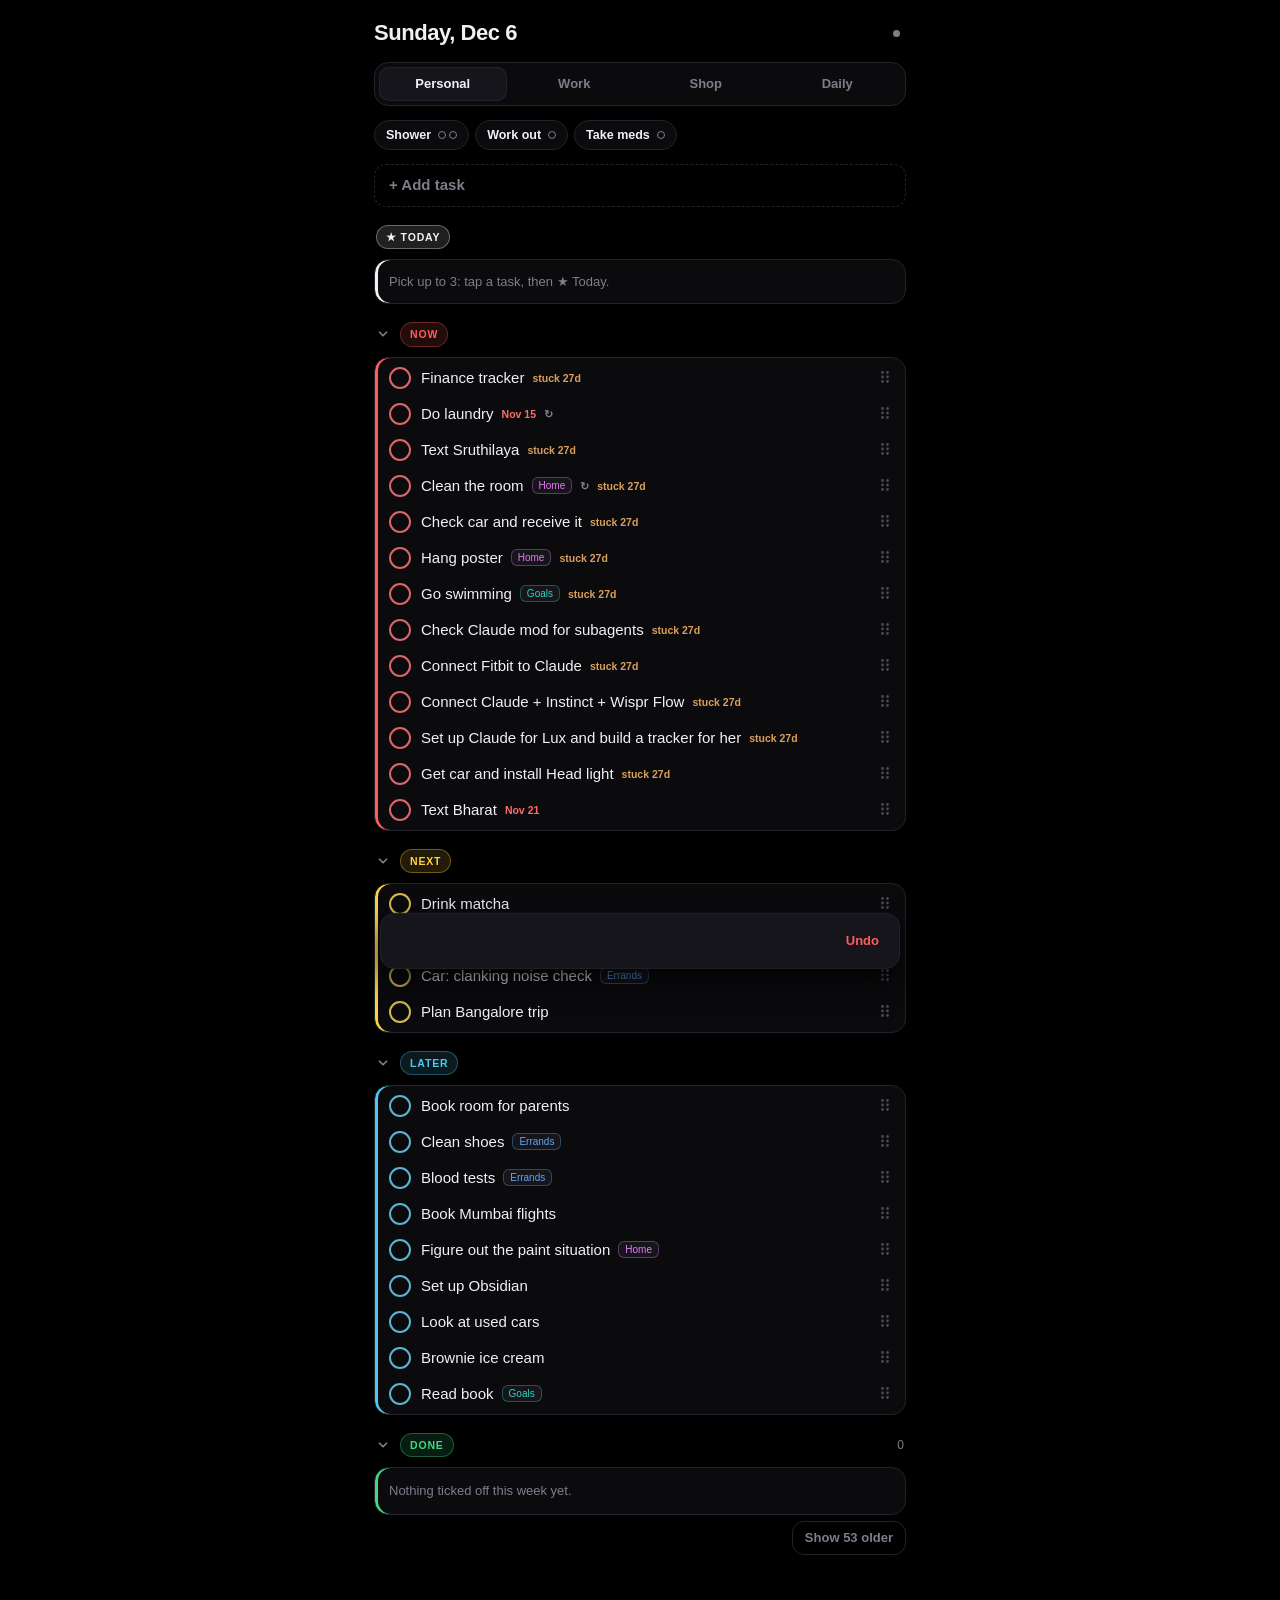
==== commit 72d674f8: "Task tracker: weekly repeats for laundry and cleaning the room Co-Authored-By: Claude Opus 5.5 <nore" ====
--- a/task-tracker/index.html
+++ b/task-tracker/index.html
@@ -210,7 +210,7 @@
 <body>
 <div class="wrap" id="root"></div>
 <div class="toast" id="toast" role="status" aria-live="polite"><span id="toastMsg"></span><button id="toastUndo" type="button">Undo</button></div>
-<script id="state" type="application/json">{"tasks": [{"id": "t114", "text": "Finance tracker", "sec": "now", "tag": "Personal"}, {"id": "t113", "text": "Book room for parents", "sec": "later", "tag": "Personal"}, {"id": "t22", "text": "Pants – Levi's 555 or 505", "sec": "shop"}, {"id": "t112", "text": "Shelf or organiser", "sec": "shop"}, {"id": "t111", "text": "Nail paint", "sec": "shop"}, {"id": "t106", "text": "Guide Pallika on updating raw data workbook with Claude", "sec": "next", "tag": "Work"}, {"id": "t105", "text": "Review survey slides in detail and leave comments", "sec": "now", "tag": "Work"}, {"id": "t12", "text": "Text Sruthilaya", "sec": "now", "tag": "Personal"}, {"id": "t104", "text": "Clean the room", "sec": "now", "tag": "Home"}, {"id": "t102", "text": "Accept ChatGPT Business workspace invite from Vijay", "sec": "now", "tag": "Work"}, {"id": "t2", "text": "Dashboard – Meningitis vaccine", "sec": "now", "tag": "Work"}, {"id": "t3", "text": "BPM ATU materials", "sec": "next", "tag": "Work"}, {"id": "t1", "text": "BLENREP full report", "sec": "now", "tag": "Work"}, {"id": "t4", "text": "Sanofi AE training", "sec": "now", "tag": "Work"}, {"id": "t6", "text": "Talk about San PCA R&R", "sec": "later", "tag": "Work"}, {"id": "t7", "text": "Check car and receive it", "sec": "now", "tag": "Personal"}, {"id": "t36", "text": "Glean setup", "sec": "now", "tag": "Work"}, {"id": "t30", "text": "Hang poster", "sec": "now", "tag": "Home"}, {"id": "t45", "text": "Go swimming", "sec": "now", "tag": "Goals"}, {"id": "t39", "text": "Check Claude mod for subagents", "sec": "now", "tag": "Personal"}, {"id": "t38", "text": "Connect Fitbit to Claude", "sec": "now", "tag": "Personal"}, {"id": "t37", "text": "Connect Claude + Instinct + Wispr Flow", "sec": "now", "tag": "Personal"}, {"id": "t103", "text": "Set up Claude for Lux and build a tracker for her", "sec": "now", "tag": "Personal"}, {"id": "t19", "text": "Get car and install Head light", "sec": "now", "tag": "Personal"}, {"id": "t10", "text": "Do laundry", "sec": "done", "tag": "Personal", "from": "now", "doneAt": "2026-11-08"}, {"id": "t5", "text": "Office infrastructure message", "sec": "next", "tag": "Work"}, {"id": "t47", "text": "Drink matcha", "sec": "next", "tag": "Personal"}, {"id": "t11", "text": "Set up MSF call with Utkarsh", "sec": "next", "tag": "Work"}, {"id": "t17", "text": "Scooty service", "sec": "next", "tag": "Errands"}, {"id": "t13", "text": "Text Bharat", "sec": "next", "tag": "Personal", "due": "2026-11-21"}, {"id": "t15", "text": "Get Luxi laptop", "sec": "done", "tag": "Errands", "from": "next", "doneAt": "2026-11-08"}, {"id": "t18", "text": "Car: clanking noise check", "sec": "next", "tag": "Errands"}, {"id": "t20", "text": "Check lighter", "sec": "done", "tag": "Errands", "from": "next", "doneAt": "2026-11-08"}, {"id": "t25", "text": "Exploration AI product", "sec": "next", "tag": "Work"}, {"id": "t26", "text": "Research reporter", "sec": "next", "tag": "Work"}, {"id": "t27", "text": "Plan Bangalore trip", "sec": "next", "tag": "Personal"}, {"id": "t21", "text": "Clean shoes", "sec": "later", "tag": "Errands"}, {"id": "t16", "text": "Blood tests", "sec": "later", "tag": "Errands"}, {"id": "t8", "text": "Book Mumbai flights", "sec": "later", "tag": "Personal"}, {"id": "t28", "text": "Figure out the paint situation", "sec": "later", "tag": "Home"}, {"id": "t35", "text": "Set up Obsidian", "sec": "later", "tag": "Personal"}, {"id": "t41", "text": "Look at used cars", "sec": "later", "tag": "Personal"}, {"id": "t42", "text": "Find skincare", "sec": "done", "tag": "Personal", "from": "later", "doneAt": "2026-11-08"}, {"id": "t48", "text": "Brownie ice cream", "sec": "later", "tag": "Personal"}, {"id": "t46", "text": "Read book", "sec": "later", "tag": "Goals"}, {"id": "t49", "text": "Buy task tracker", "sec": "done", "from": "now"}, {"id": "t50", "text": "Fill IDP", "sec": "done", "from": "now"}, {"id": "t51", "text": "Get tempered glass for phone", "sec": "done", "from": "now"}, {"id": "t52", "text": "Put food inside", "sec": "done", "from": "now"}, {"id": "t53", "text": "Buy socks", "sec": "done", "from": "now"}, {"id": "t54", "text": "Servier AE training", "sec": "done", "from": "now"}, {"id": "t55", "text": "Alexion message", "sec": "done", "from": "now"}, {"id": "t56", "text": "Send package", "sec": "done", "from": "now"}, {"id": "t57", "text": "Check with parents on hotel booking for December trip (service apt)", "sec": "done", "from": "now"}, {"id": "t58", "text": "Update iOS", "sec": "done", "from": "now"}, {"id": "t59", "text": "Check out Notion for the task list", "sec": "done", "from": "now"}, {"id": "t60", "text": "Buy saree", "sec": "done", "from": "now"}, {"id": "t61", "text": "RFSOV WB", "sec": "done", "from": "now"}, {"id": "t62", "text": "Sort insurance – follow up in the morning", "sec": "done", "from": "now"}, {"id": "t63", "text": "Veet", "sec": "done", "from": "now"}, {"id": "t64", "text": "Spi ticket", "sec": "done", "from": "now"}, {"id": "t65", "text": "Buy an organizer for my bag or clean it up", "sec": "done", "from": "now"}, {"id": "t66", "text": "Clean the cupboard", "sec": "done", "from": "now"}, {"id": "t67", "text": "Reset UA", "sec": "done", "from": "now"}, {"id": "t68", "text": "Flowers", "sec": "done", "from": "now"}, {"id": "t69", "text": "Hack TV", "sec": "done", "from": "now"}, {"id": "t70", "text": "Organiser for cupboard", "sec": "done", "from": "now"}, {"id": "t71", "text": "Scooty microfibre cloth", "sec": "done", "from": "now"}, {"id": "t72", "text": "Book Jailer tickets", "sec": "done", "from": "now"}, {"id": "t73", "text": "Get Lux's birthday gifts", "sec": "done", "from": "now"}, {"id": "t74", "text": "Buy car headlights", "sec": "done", "from": "now"}, {"id": "t75", "text": "QC: clean speaker notes, footnotes and sample size", "sec": "done", "from": "now"}, {"id": "t76", "text": "Explore patient profiles", "sec": "done", "from": "now"}, {"id": "t77", "text": "QC data values", "sec": "done", "from": "now"}, {"id": "t78", "text": "QC the deck", "sec": "done", "from": "now"}, {"id": "t79", "text": "Report open items: check non-Dara in 1L for 2L patients", "sec": "done", "from": "now"}, {"id": "t80", "text": "Buy weighted blanket cover", "sec": "done", "from": "now"}, {"id": "t81", "text": "Buy flint for lighter", "sec": "done", "from": "now"}, {"id": "t82", "text": "Get Fitbit bracelet", "sec": "done", "from": "now"}, {"id": "t83", "text": "Buy detergent and fabric softener", "sec": "done", "from": "now"}, {"id": "t84", "text": "Wash bed sheets", "sec": "done", "from": "now"}, {"id": "t85", "text": "Format the deck", "sec": "done", "from": "now"}, {"id": "t86", "text": "Get towel from Lux", "sec": "done", "from": "now"}, {"id": "t87", "text": "Get a haircut", "sec": "done", "from": "now"}, {"id": "t88", "text": "Do laundry", "sec": "done", "from": "now"}, {"id": "t89", "text": "Call Bhavani", "sec": "done", "from": "now"}, {"id": "t90", "text": "Send Teams holiday block", "sec": "done", "from": "now"}, {"id": "t91", "text": "Send documents", "sec": "done", "from": "now"}, {"id": "t92", "text": "Call Sterling at 6 pm", "sec": "done", "from": "now"}, {"id": "t93", "text": "Check Takeda screener", "sec": "done", "from": "now"}, {"id": "t94", "text": "Pay car service", "sec": "done", "from": "now"}, {"id": "t95", "text": "Order skincare", "sec": "done", "from": "now"}, {"id": "t96", "text": "Wrap up BLENREP + note about Nov 3 holiday", "sec": "done", "from": "now"}, {"id": "t97", "text": "Check heart rate variability with Karthik", "sec": "done", "from": "now"}, {"id": "t9", "text": "Pants for Diwali", "sec": "bought", "from": "shop", "doneAt": "2026-11-09"}, {"id": "t14", "text": "Watch for Dad", "sec": "shop"}, {"id": "t98", "text": "Pillow", "sec": "shop"}, {"id": "t23", "text": "Slides", "sec": "shop"}, {"id": "t24", "text": "Gut health supplement", "sec": "shop"}, {"id": "t29", "text": "Lighting for room", "sec": "shop"}, {"id": "t31", "text": "Air purifier", "sec": "shop"}, {"id": "t32", "text": "Cable protector", "sec": "shop"}, {"id": "t33", "text": "Decathlon or foldable chair", "sec": "shop"}, {"id": "t34", "text": "Adjustable weights", "sec": "shop"}, {"id": "t40", "text": "IEMs", "sec": "shop"}, {"id": "t43", "text": "CBD", "sec": "shop"}], "nextId": 116, "inbox": {"lastScan": "2026-11-08T07:56:41.202Z", "items": [], "lastScanFlow": "2026-11-08T07:56:41.202Z"}, "routines": [{"id": "r1", "name": "Shower", "times": 2}, {"id": "r2", "name": "Work out", "times": 1}, {"id": "r3", "name": "Take meds", "times": 1}], "log": {}}</script>
+<script id="state" type="application/json">{"tasks": [{"id": "t114", "text": "Finance tracker", "sec": "now", "tag": "Personal", "nowSince": "2026-11-09"}, {"id": "t116", "text": "Do laundry", "sec": "later", "tag": "Personal", "every": 7, "due": "2026-11-15"}, {"id": "t113", "text": "Book room for parents", "sec": "later", "tag": "Personal"}, {"id": "t22", "text": "Pants – Levi's 555 or 505", "sec": "shop"}, {"id": "t112", "text": "Shelf or organiser", "sec": "shop"}, {"id": "t111", "text": "Nail paint", "sec": "shop"}, {"id": "t106", "text": "Guide Pallika on updating raw data workbook with Claude", "sec": "next", "tag": "Work"}, {"id": "t105", "text": "Review survey slides in detail and leave comments", "sec": "now", "tag": "Work", "nowSince": "2026-11-09"}, {"id": "t12", "text": "Text Sruthilaya", "sec": "now", "tag": "Personal", "nowSince": "2026-11-09"}, {"id": "t104", "text": "Clean the room", "sec": "now", "tag": "Home", "nowSince": "2026-11-09", "every": 7}, {"id": "t102", "text": "Accept ChatGPT Business workspace invite from Vijay", "sec": "now", "tag": "Work", "nowSince": "2026-11-09"}, {"id": "t2", "text": "Dashboard – Meningitis vaccine", "sec": "now", "tag": "Work", "nowSince": "2026-11-09"}, {"id": "t3", "text": "BPM ATU materials", "sec": "next", "tag": "Work"}, {"id": "t1", "text": "BLENREP full report", "sec": "now", "tag": "Work", "nowSince": "2026-11-09"}, {"id": "t4", "text": "Sanofi AE training", "sec": "now", "tag": "Work", "nowSince": "2026-11-09"}, {"id": "t6", "text": "Talk about San PCA R&R", "sec": "later", "tag": "Work"}, {"id": "t7", "text": "Check car and receive it", "sec": "now", "tag": "Personal", "nowSince": "2026-11-09"}, {"id": "t36", "text": "Glean setup", "sec": "now", "tag": "Work", "nowSince": "2026-11-09"}, {"id": "t30", "text": "Hang poster", "sec": "now", "tag": "Home", "nowSince": "2026-11-09"}, {"id": "t45", "text": "Go swimming", "sec": "now", "tag": "Goals", "nowSince": "2026-11-09"}, {"id": "t39", "text": "Check Claude mod for subagents", "sec": "now", "tag": "Personal", "nowSince": "2026-11-09"}, {"id": "t38", "text": "Connect Fitbit to Claude", "sec": "now", "tag": "Personal", "nowSince": "2026-11-09"}, {"id": "t37", "text": "Connect Claude + Instinct + Wispr Flow", "sec": "now", "tag": "Personal", "nowSince": "2026-11-09"}, {"id": "t103", "text": "Set up Claude for Lux and build a tracker for her", "sec": "now", "tag": "Personal", "nowSince": "2026-11-09"}, {"id": "t19", "text": "Get car and install Head light", "sec": "now", "tag": "Personal", "nowSince": "2026-11-09"}, {"id": "t10", "text": "Do laundry", "sec": "done", "tag": "Personal", "from": "now", "doneAt": "2026-11-08"}, {"id": "t5", "text": "Office infrastructure message", "sec": "next", "tag": "Work"}, {"id": "t47", "text": "Drink matcha", "sec": "next", "tag": "Personal"}, {"id": "t11", "text": "Set up MSF call with Utkarsh", "sec": "next", "tag": "Work"}, {"id": "t17", "text": "Scooty service", "sec": "next", "tag": "Errands"}, {"id": "t13", "text": "Text Bharat", "sec": "next", "tag": "Personal", "due": "2026-11-21"}, {"id": "t15", "text": "Get Luxi laptop", "sec": "done", "tag": "Errands", "from": "next", "doneAt": "2026-11-08"}, {"id": "t18", "text": "Car: clanking noise check", "sec": "next", "tag": "Errands"}, {"id": "t20", "text": "Check lighter", "sec": "done", "tag": "Errands", "from": "next", "doneAt": "2026-11-08"}, {"id": "t25", "text": "Exploration AI product", "sec": "next", "tag": "Work"}, {"id": "t26", "text": "Research reporter", "sec": "next", "tag": "Work"}, {"id": "t27", "text": "Plan Bangalore trip", "sec": "next", "tag": "Personal"}, {"id": "t21", "text": "Clean shoes", "sec": "later", "tag": "Errands"}, {"id": "t16", "text": "Blood tests", "sec": "later", "tag": "Errands"}, {"id": "t8", "text": "Book Mumbai flights", "sec": "later", "tag": "Personal"}, {"id": "t28", "text": "Figure out the paint situation", "sec": "later", "tag": "Home"}, {"id": "t35", "text": "Set up Obsidian", "sec": "later", "tag": "Personal"}, {"id": "t41", "text": "Look at used cars", "sec": "later", "tag": "Personal"}, {"id": "t42", "text": "Find skincare", "sec": "done", "tag": "Personal", "from": "later", "doneAt": "2026-11-08"}, {"id": "t48", "text": "Brownie ice cream", "sec": "later", "tag": "Personal"}, {"id": "t46", "text": "Read book", "sec": "later", "tag": "Goals"}, {"id": "t49", "text": "Buy task tracker", "sec": "done", "from": "now"}, {"id": "t50", "text": "Fill IDP", "sec": "done", "from": "now"}, {"id": "t51", "text": "Get tempered glass for phone", "sec": "done", "from": "now"}, {"id": "t52", "text": "Put food inside", "sec": "done", "from": "now"}, {"id": "t53", "text": "Buy socks", "sec": "done", "from": "now"}, {"id": "t54", "text": "Servier AE training", "sec": "done", "from": "now"}, {"id": "t55", "text": "Alexion message", "sec": "done", "from": "now"}, {"id": "t56", "text": "Send package", "sec": "done", "from": "now"}, {"id": "t57", "text": "Check with parents on hotel booking for December trip (service apt)", "sec": "done", "from": "now"}, {"id": "t58", "text": "Update iOS", "sec": "done", "from": "now"}, {"id": "t59", "text": "Check out Notion for the task list", "sec": "done", "from": "now"}, {"id": "t60", "text": "Buy saree", "sec": "done", "from": "now"}, {"id": "t61", "text": "RFSOV WB", "sec": "done", "from": "now"}, {"id": "t62", "text": "Sort insurance – follow up in the morning", "sec": "done", "from": "now"}, {"id": "t63", "text": "Veet", "sec": "done", "from": "now"}, {"id": "t64", "text": "Spi ticket", "sec": "done", "from": "now"}, {"id": "t65", "text": "Buy an organizer for my bag or clean it up", "sec": "done", "from": "now"}, {"id": "t66", "text": "Clean the cupboard", "sec": "done", "from": "now"}, {"id": "t67", "text": "Reset UA", "sec": "done", "from": "now"}, {"id": "t68", "text": "Flowers", "sec": "done", "from": "now"}, {"id": "t69", "text": "Hack TV", "sec": "done", "from": "now"}, {"id": "t70", "text": "Organiser for cupboard", "sec": "done", "from": "now"}, {"id": "t71", "text": "Scooty microfibre cloth", "sec": "done", "from": "now"}, {"id": "t72", "text": "Book Jailer tickets", "sec": "done", "from": "now"}, {"id": "t73", "text": "Get Lux's birthday gifts", "sec": "done", "from": "now"}, {"id": "t74", "text": "Buy car headlights", "sec": "done", "from": "now"}, {"id": "t75", "text": "QC: clean speaker notes, footnotes and sample size", "sec": "done", "from": "now"}, {"id": "t76", "text": "Explore patient profiles", "sec": "done", "from": "now"}, {"id": "t77", "text": "QC data values", "sec": "done", "from": "now"}, {"id": "t78", "text": "QC the deck", "sec": "done", "from": "now"}, {"id": "t79", "text": "Report open items: check non-Dara in 1L for 2L patients", "sec": "done", "from": "now"}, {"id": "t80", "text": "Buy weighted blanket cover", "sec": "done", "from": "now"}, {"id": "t81", "text": "Buy flint for lighter", "sec": "done", "from": "now"}, {"id": "t82", "text": "Get Fitbit bracelet", "sec": "done", "from": "now"}, {"id": "t83", "text": "Buy detergent and fabric softener", "sec": "done", "from": "now"}, {"id": "t84", "text": "Wash bed sheets", "sec": "done", "from": "now"}, {"id": "t85", "text": "Format the deck", "sec": "done", "from": "now"}, {"id": "t86", "text": "Get towel from Lux", "sec": "done", "from": "now"}, {"id": "t87", "text": "Get a haircut", "sec": "done", "from": "now"}, {"id": "t88", "text": "Do laundry", "sec": "done", "from": "now"}, {"id": "t89", "text": "Call Bhavani", "sec": "done", "from": "now"}, {"id": "t90", "text": "Send Teams holiday block", "sec": "done", "from": "now"}, {"id": "t91", "text": "Send documents", "sec": "done", "from": "now"}, {"id": "t92", "text": "Call Sterling at 6 pm", "sec": "done", "from": "now"}, {"id": "t93", "text": "Check Takeda screener", "sec": "done", "from": "now"}, {"id": "t94", "text": "Pay car service", "sec": "done", "from": "now"}, {"id": "t95", "text": "Order skincare", "sec": "done", "from": "now"}, {"id": "t96", "text": "Wrap up BLENREP + note about Nov 3 holiday", "sec": "done", "from": "now"}, {"id": "t97", "text": "Check heart rate variability with Karthik", "sec": "done", "from": "now"}, {"id": "t9", "text": "Pants for Diwali", "sec": "bought", "from": "shop", "doneAt": "2026-11-09"}, {"id": "t14", "text": "Watch for Dad", "sec": "shop"}, {"id": "t98", "text": "Pillow", "sec": "shop"}, {"id": "t23", "text": "Slides", "sec": "shop"}, {"id": "t24", "text": "Gut health supplement", "sec": "shop"}, {"id": "t29", "text": "Lighting for room", "sec": "shop"}, {"id": "t31", "text": "Air purifier", "sec": "shop"}, {"id": "t32", "text": "Cable protector", "sec": "shop"}, {"id": "t33", "text": "Decathlon or foldable chair", "sec": "shop"}, {"id": "t34", "text": "Adjustable weights", "sec": "shop"}, {"id": "t40", "text": "IEMs", "sec": "shop"}, {"id": "t43", "text": "CBD", "sec": "shop"}], "nextId": 117, "inbox": {"lastScan": "2026-11-08T07:56:41.202Z", "items": [], "lastScanFlow": "2026-11-08T07:56:41.202Z"}, "routines": [{"id": "r1", "name": "Shower", "times": 2}, {"id": "r2", "name": "Work out", "times": 1}, {"id": "r3", "name": "Take meds", "times": 1}], "log": {}}</script>
 <script id="app">
 (function () {
   var SECS = [
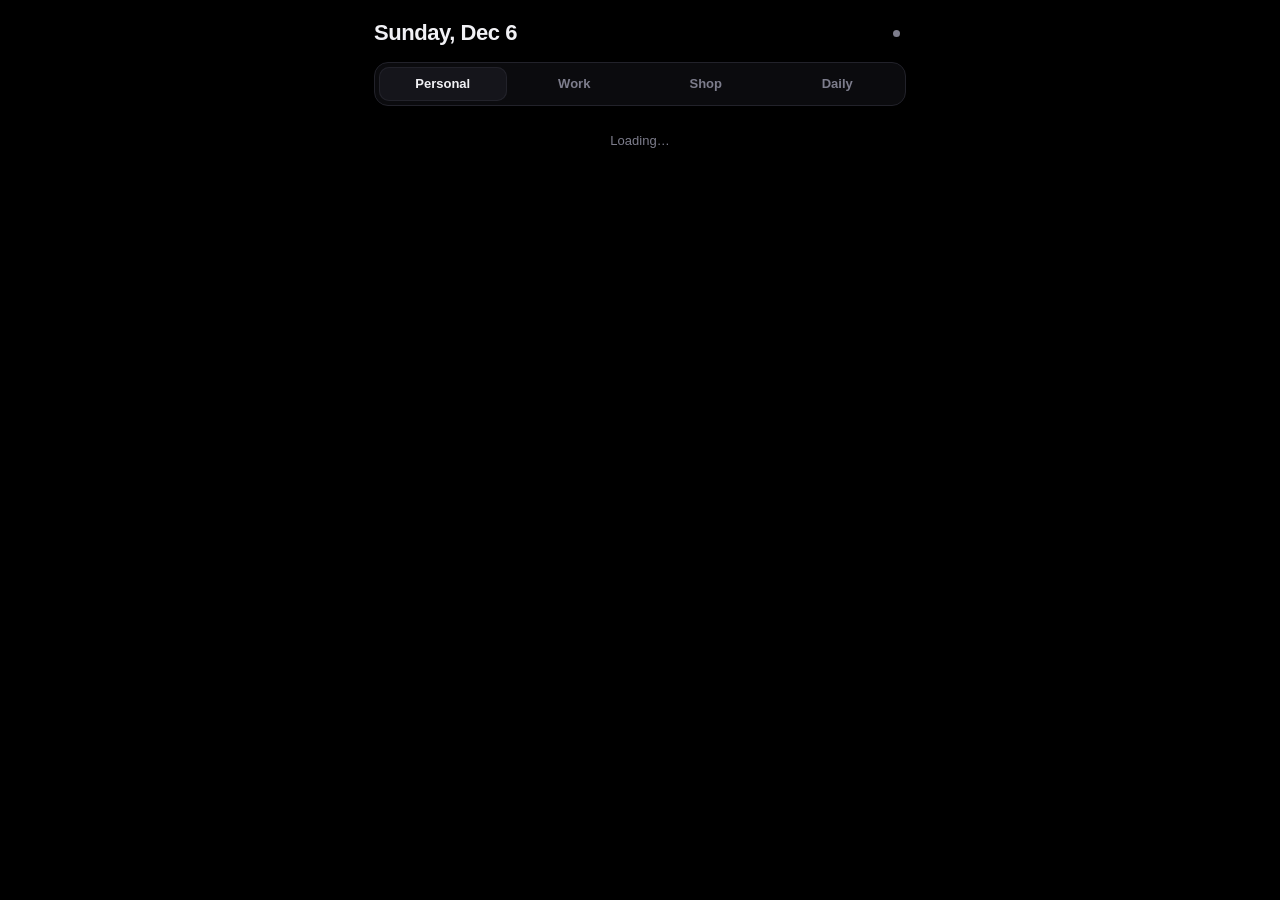
==== commit 9897c519: "Task tracker: save to artifact database (instant, no reloads), keep add-box text, done tally Co-Auth" ====
--- a/task-tracker/index.html
+++ b/task-tracker/index.html
@@ -45,7 +45,8 @@
 .date { color: var(--muted); font-family: var(--font-mono); font-size: 11px; font-weight: 500; letter-spacing: .04em; text-transform: uppercase; }
 h1 { font-family: var(--font-display); font-weight: 700; font-size: 22px; margin: 0; letter-spacing: -0.02em; line-height: 1.1; }
 h1 span { color: var(--accent); }
-.kudos { font-family: var(--font-mono); font-size: 11px; color: var(--done); margin-top: 6px; }
+.tally { font-size: 13px; color: var(--muted); margin-top: 4px; }
+.tally b { color: var(--done); font-weight: 700; font-size: 14px; }
 .top-right { display: flex; align-items: center; gap: 10px; }
 .sync { display: inline-flex; align-items: center; gap: 6px; font-size: 12px; color: var(--muted); white-space: nowrap; }
 .sync .led { width: 7px; height: 7px; border-radius: 50%; background: var(--muted); }
@@ -210,7 +211,7 @@
 <body>
 <div class="wrap" id="root"></div>
 <div class="toast" id="toast" role="status" aria-live="polite"><span id="toastMsg"></span><button id="toastUndo" type="button">Undo</button></div>
-<script id="state" type="application/json">{"tasks": [{"id": "t114", "text": "Finance tracker", "sec": "now", "tag": "Personal", "nowSince": "2026-11-09"}, {"id": "t116", "text": "Do laundry", "sec": "later", "tag": "Personal", "every": 7, "due": "2026-11-15"}, {"id": "t113", "text": "Book room for parents", "sec": "later", "tag": "Personal"}, {"id": "t22", "text": "Pants – Levi's 555 or 505", "sec": "shop"}, {"id": "t112", "text": "Shelf or organiser", "sec": "shop"}, {"id": "t111", "text": "Nail paint", "sec": "shop"}, {"id": "t106", "text": "Guide Pallika on updating raw data workbook with Claude", "sec": "next", "tag": "Work"}, {"id": "t105", "text": "Review survey slides in detail and leave comments", "sec": "now", "tag": "Work", "nowSince": "2026-11-09"}, {"id": "t12", "text": "Text Sruthilaya", "sec": "now", "tag": "Personal", "nowSince": "2026-11-09"}, {"id": "t104", "text": "Clean the room", "sec": "now", "tag": "Home", "nowSince": "2026-11-09", "every": 7}, {"id": "t102", "text": "Accept ChatGPT Business workspace invite from Vijay", "sec": "now", "tag": "Work", "nowSince": "2026-11-09"}, {"id": "t2", "text": "Dashboard – Meningitis vaccine", "sec": "now", "tag": "Work", "nowSince": "2026-11-09"}, {"id": "t3", "text": "BPM ATU materials", "sec": "next", "tag": "Work"}, {"id": "t1", "text": "BLENREP full report", "sec": "now", "tag": "Work", "nowSince": "2026-11-09"}, {"id": "t4", "text": "Sanofi AE training", "sec": "now", "tag": "Work", "nowSince": "2026-11-09"}, {"id": "t6", "text": "Talk about San PCA R&R", "sec": "later", "tag": "Work"}, {"id": "t7", "text": "Check car and receive it", "sec": "now", "tag": "Personal", "nowSince": "2026-11-09"}, {"id": "t36", "text": "Glean setup", "sec": "now", "tag": "Work", "nowSince": "2026-11-09"}, {"id": "t30", "text": "Hang poster", "sec": "now", "tag": "Home", "nowSince": "2026-11-09"}, {"id": "t45", "text": "Go swimming", "sec": "now", "tag": "Goals", "nowSince": "2026-11-09"}, {"id": "t39", "text": "Check Claude mod for subagents", "sec": "now", "tag": "Personal", "nowSince": "2026-11-09"}, {"id": "t38", "text": "Connect Fitbit to Claude", "sec": "now", "tag": "Personal", "nowSince": "2026-11-09"}, {"id": "t37", "text": "Connect Claude + Instinct + Wispr Flow", "sec": "now", "tag": "Personal", "nowSince": "2026-11-09"}, {"id": "t103", "text": "Set up Claude for Lux and build a tracker for her", "sec": "now", "tag": "Personal", "nowSince": "2026-11-09"}, {"id": "t19", "text": "Get car and install Head light", "sec": "now", "tag": "Personal", "nowSince": "2026-11-09"}, {"id": "t10", "text": "Do laundry", "sec": "done", "tag": "Personal", "from": "now", "doneAt": "2026-11-08"}, {"id": "t5", "text": "Office infrastructure message", "sec": "next", "tag": "Work"}, {"id": "t47", "text": "Drink matcha", "sec": "next", "tag": "Personal"}, {"id": "t11", "text": "Set up MSF call with Utkarsh", "sec": "next", "tag": "Work"}, {"id": "t17", "text": "Scooty service", "sec": "next", "tag": "Errands"}, {"id": "t13", "text": "Text Bharat", "sec": "next", "tag": "Personal", "due": "2026-11-21"}, {"id": "t15", "text": "Get Luxi laptop", "sec": "done", "tag": "Errands", "from": "next", "doneAt": "2026-11-08"}, {"id": "t18", "text": "Car: clanking noise check", "sec": "next", "tag": "Errands"}, {"id": "t20", "text": "Check lighter", "sec": "done", "tag": "Errands", "from": "next", "doneAt": "2026-11-08"}, {"id": "t25", "text": "Exploration AI product", "sec": "next", "tag": "Work"}, {"id": "t26", "text": "Research reporter", "sec": "next", "tag": "Work"}, {"id": "t27", "text": "Plan Bangalore trip", "sec": "next", "tag": "Personal"}, {"id": "t21", "text": "Clean shoes", "sec": "later", "tag": "Errands"}, {"id": "t16", "text": "Blood tests", "sec": "later", "tag": "Errands"}, {"id": "t8", "text": "Book Mumbai flights", "sec": "later", "tag": "Personal"}, {"id": "t28", "text": "Figure out the paint situation", "sec": "later", "tag": "Home"}, {"id": "t35", "text": "Set up Obsidian", "sec": "later", "tag": "Personal"}, {"id": "t41", "text": "Look at used cars", "sec": "later", "tag": "Personal"}, {"id": "t42", "text": "Find skincare", "sec": "done", "tag": "Personal", "from": "later", "doneAt": "2026-11-08"}, {"id": "t48", "text": "Brownie ice cream", "sec": "later", "tag": "Personal"}, {"id": "t46", "text": "Read book", "sec": "later", "tag": "Goals"}, {"id": "t49", "text": "Buy task tracker", "sec": "done", "from": "now"}, {"id": "t50", "text": "Fill IDP", "sec": "done", "from": "now"}, {"id": "t51", "text": "Get tempered glass for phone", "sec": "done", "from": "now"}, {"id": "t52", "text": "Put food inside", "sec": "done", "from": "now"}, {"id": "t53", "text": "Buy socks", "sec": "done", "from": "now"}, {"id": "t54", "text": "Servier AE training", "sec": "done", "from": "now"}, {"id": "t55", "text": "Alexion message", "sec": "done", "from": "now"}, {"id": "t56", "text": "Send package", "sec": "done", "from": "now"}, {"id": "t57", "text": "Check with parents on hotel booking for December trip (service apt)", "sec": "done", "from": "now"}, {"id": "t58", "text": "Update iOS", "sec": "done", "from": "now"}, {"id": "t59", "text": "Check out Notion for the task list", "sec": "done", "from": "now"}, {"id": "t60", "text": "Buy saree", "sec": "done", "from": "now"}, {"id": "t61", "text": "RFSOV WB", "sec": "done", "from": "now"}, {"id": "t62", "text": "Sort insurance – follow up in the morning", "sec": "done", "from": "now"}, {"id": "t63", "text": "Veet", "sec": "done", "from": "now"}, {"id": "t64", "text": "Spi ticket", "sec": "done", "from": "now"}, {"id": "t65", "text": "Buy an organizer for my bag or clean it up", "sec": "done", "from": "now"}, {"id": "t66", "text": "Clean the cupboard", "sec": "done", "from": "now"}, {"id": "t67", "text": "Reset UA", "sec": "done", "from": "now"}, {"id": "t68", "text": "Flowers", "sec": "done", "from": "now"}, {"id": "t69", "text": "Hack TV", "sec": "done", "from": "now"}, {"id": "t70", "text": "Organiser for cupboard", "sec": "done", "from": "now"}, {"id": "t71", "text": "Scooty microfibre cloth", "sec": "done", "from": "now"}, {"id": "t72", "text": "Book Jailer tickets", "sec": "done", "from": "now"}, {"id": "t73", "text": "Get Lux's birthday gifts", "sec": "done", "from": "now"}, {"id": "t74", "text": "Buy car headlights", "sec": "done", "from": "now"}, {"id": "t75", "text": "QC: clean speaker notes, footnotes and sample size", "sec": "done", "from": "now"}, {"id": "t76", "text": "Explore patient profiles", "sec": "done", "from": "now"}, {"id": "t77", "text": "QC data values", "sec": "done", "from": "now"}, {"id": "t78", "text": "QC the deck", "sec": "done", "from": "now"}, {"id": "t79", "text": "Report open items: check non-Dara in 1L for 2L patients", "sec": "done", "from": "now"}, {"id": "t80", "text": "Buy weighted blanket cover", "sec": "done", "from": "now"}, {"id": "t81", "text": "Buy flint for lighter", "sec": "done", "from": "now"}, {"id": "t82", "text": "Get Fitbit bracelet", "sec": "done", "from": "now"}, {"id": "t83", "text": "Buy detergent and fabric softener", "sec": "done", "from": "now"}, {"id": "t84", "text": "Wash bed sheets", "sec": "done", "from": "now"}, {"id": "t85", "text": "Format the deck", "sec": "done", "from": "now"}, {"id": "t86", "text": "Get towel from Lux", "sec": "done", "from": "now"}, {"id": "t87", "text": "Get a haircut", "sec": "done", "from": "now"}, {"id": "t88", "text": "Do laundry", "sec": "done", "from": "now"}, {"id": "t89", "text": "Call Bhavani", "sec": "done", "from": "now"}, {"id": "t90", "text": "Send Teams holiday block", "sec": "done", "from": "now"}, {"id": "t91", "text": "Send documents", "sec": "done", "from": "now"}, {"id": "t92", "text": "Call Sterling at 6 pm", "sec": "done", "from": "now"}, {"id": "t93", "text": "Check Takeda screener", "sec": "done", "from": "now"}, {"id": "t94", "text": "Pay car service", "sec": "done", "from": "now"}, {"id": "t95", "text": "Order skincare", "sec": "done", "from": "now"}, {"id": "t96", "text": "Wrap up BLENREP + note about Nov 3 holiday", "sec": "done", "from": "now"}, {"id": "t97", "text": "Check heart rate variability with Karthik", "sec": "done", "from": "now"}, {"id": "t9", "text": "Pants for Diwali", "sec": "bought", "from": "shop", "doneAt": "2026-11-09"}, {"id": "t14", "text": "Watch for Dad", "sec": "shop"}, {"id": "t98", "text": "Pillow", "sec": "shop"}, {"id": "t23", "text": "Slides", "sec": "shop"}, {"id": "t24", "text": "Gut health supplement", "sec": "shop"}, {"id": "t29", "text": "Lighting for room", "sec": "shop"}, {"id": "t31", "text": "Air purifier", "sec": "shop"}, {"id": "t32", "text": "Cable protector", "sec": "shop"}, {"id": "t33", "text": "Decathlon or foldable chair", "sec": "shop"}, {"id": "t34", "text": "Adjustable weights", "sec": "shop"}, {"id": "t40", "text": "IEMs", "sec": "shop"}, {"id": "t43", "text": "CBD", "sec": "shop"}], "nextId": 117, "inbox": {"lastScan": "2026-11-08T07:56:41.202Z", "items": [], "lastScanFlow": "2026-11-08T07:56:41.202Z"}, "routines": [{"id": "r1", "name": "Shower", "times": 2}, {"id": "r2", "name": "Work out", "times": 1}, {"id": "r3", "name": "Take meds", "times": 1}], "log": {}}</script>
+<script id="state" type="application/json">{"tasks": [{"id": "t141", "text": "Unaided file", "sec": "done", "tag": "Work", "from": "now", "doneAt": "2026-11-13"}, {"id": "t140", "text": "Shoe cleaner", "sec": "shop"}, {"id": "t138", "text": "Do laundry", "sec": "done", "tag": "Errands", "from": "now", "doneAt": "2026-11-13"}, {"id": "t137", "text": "Reach out to Ankit for project folder", "sec": "now", "tag": "Work", "nowSince": "2026-11-13"}, {"id": "t104", "text": "Clean the room", "sec": "next", "tag": "Home", "every": 7}, {"id": "t134", "text": "Call Pranjal", "sec": "next", "tag": "Personal"}, {"id": "t133", "text": "Alexion poster", "sec": "now", "tag": "Work", "nowSince": "2026-11-13"}, {"id": "t132", "text": "Sort gmail inboxes", "sec": "now", "tag": "Personal", "nowSince": "2026-11-12"}, {"id": "t103", "text": "Set up Claude for Lux and build a tracker for her", "sec": "next", "tag": "Personal"}, {"id": "t130", "text": "Raise SPI ticket", "sec": "done", "tag": "Work", "from": "now", "doneAt": "2026-11-12"}, {"id": "t119", "text": "AI form", "sec": "done", "tag": "Work", "from": "now", "doneAt": "2026-11-10"}, {"id": "t114", "text": "Finance tracker", "sec": "done", "tag": "Personal", "from": "now", "doneAt": "2026-11-09"}, {"id": "t116", "text": "Do laundry", "sec": "done", "tag": "Personal", "every": 7, "due": "2026-11-15", "from": "later", "doneAt": "2026-11-13"}, {"id": "t113", "text": "Book room for parents", "sec": "later", "tag": "Personal"}, {"id": "t22", "text": "Pants – Levi's 555 or 505", "sec": "shop"}, {"id": "t112", "text": "Shelf or organiser", "sec": "shop"}, {"id": "t111", "text": "Nail paint", "sec": "shop"}, {"id": "t102", "text": "Accept ChatGPT Business workspace invite from Vijay", "sec": "done", "tag": "Work", "from": "now", "doneAt": "2026-11-10"}, {"id": "t105", "text": "Review survey slides in detail and leave comments", "sec": "now", "tag": "Work", "nowSince": "2026-11-09"}, {"id": "t12", "text": "Text Sruthilaya", "sec": "now", "tag": "Personal", "nowSince": "2026-11-09"}, {"id": "t2", "text": "Dashboard – Meningitis vaccine", "sec": "done", "tag": "Work", "from": "now", "doneAt": "2026-11-11"}, {"id": "t3", "text": "BPM ATU materials", "sec": "next", "tag": "Work"}, {"id": "t1", "text": "BLENREP full report", "sec": "done", "tag": "Work", "from": "now", "doneAt": "2026-11-13"}, {"id": "t4", "text": "Sanofi AE training", "sec": "done", "tag": "Work", "from": "now", "doneAt": "2026-11-10"}, {"id": "t6", "text": "Talk about San PCA R&R", "sec": "later", "tag": "Work"}, {"id": "t124", "text": "Update IDP on Darwinbox (overdue, mandatory)", "sec": "now", "tag": "Work", "nowSince": "2026-11-12"}, {"id": "t125", "text": "Fix TECN spacing and % in headers in BLENREP Oct report", "sec": "done", "tag": "Work", "from": "now", "doneAt": "2026-11-13"}, {"id": "t127", "text": "Test Takeda survey and confirm images and split questions", "sec": "now", "tag": "Work", "nowSince": "2026-11-12"}, {"id": "t36", "text": "Galen setup", "sec": "now", "tag": "Work", "nowSince": "2026-11-09"}, {"id": "t30", "text": "Hang poster", "sec": "done", "tag": "Home", "from": "now", "doneAt": "2026-11-11"}, {"id": "t37", "text": "Connect Claude + Instinct + Wispr Flow", "sec": "now", "tag": "Personal", "nowSince": "2026-11-09"}, {"id": "t131", "text": "Check the auto pay", "sec": "now", "tag": "Personal", "nowSince": "2026-11-12"}, {"id": "t39", "text": "Check Claude mod for subagents", "sec": "now", "tag": "Personal", "nowSince": "2026-11-09"}, {"id": "t106", "text": "Guide Pallika on updating raw data workbook with Claude", "sec": "done", "tag": "Work", "from": "now", "doneAt": "2026-11-13"}, {"id": "t121", "text": "BMS HCP-PT follow-up", "sec": "now", "tag": "Work", "nowSince": "2026-11-12"}, {"id": "t7", "text": "Check car and receive it", "sec": "now", "tag": "Personal", "nowSince": "2026-11-13"}, {"id": "t10", "text": "Do laundry", "sec": "done", "tag": "Personal", "from": "now", "doneAt": "2026-11-08"}, {"id": "t5", "text": "Office infrastructure message", "sec": "next", "tag": "Work"}, {"id": "t45", "text": "Go swimming", "sec": "next", "tag": "Goals"}, {"id": "t47", "text": "Drink matcha", "sec": "next", "tag": "Personal"}, {"id": "t11", "text": "Set up MSF call with Utkarsh", "sec": "next", "tag": "Work"}, {"id": "t38", "text": "Connect Fitbit to Claude", "sec": "next", "tag": "Personal"}, {"id": "t17", "text": "Scooty service", "sec": "next", "tag": "Errands"}, {"id": "t13", "text": "Text Bharat", "sec": "next", "tag": "Personal", "due": "2026-11-21"}, {"id": "t15", "text": "Get Luxi laptop", "sec": "done", "tag": "Errands", "from": "next", "doneAt": "2026-11-08"}, {"id": "t136", "text": "Give clothes for ironing", "sec": "next", "tag": "Errands"}, {"id": "t18", "text": "Car: clanking noise check", "sec": "next", "tag": "Errands"}, {"id": "t20", "text": "Check lighter", "sec": "done", "tag": "Errands", "from": "next", "doneAt": "2026-11-08"}, {"id": "t25", "text": "Exploration AI product", "sec": "next", "tag": "Work"}, {"id": "t26", "text": "Research reporter", "sec": "done", "tag": "Work", "from": "next", "doneAt": "2026-11-10"}, {"id": "t135", "text": "Haircut", "sec": "next", "tag": "Personal"}, {"id": "t27", "text": "Plan Bangalore trip", "sec": "next", "tag": "Personal"}, {"id": "t21", "text": "Clean shoes", "sec": "later", "tag": "Errands"}, {"id": "t16", "text": "Blood tests", "sec": "later", "tag": "Errands"}, {"id": "t8", "text": "Book Mumbai flights", "sec": "later", "tag": "Personal"}, {"id": "t28", "text": "Figure out the paint situation", "sec": "later", "tag": "Home"}, {"id": "t35", "text": "Set up Obsidian", "sec": "later", "tag": "Personal"}, {"id": "t41", "text": "Look at used cars", "sec": "later", "tag": "Personal"}, {"id": "t42", "text": "Find skincare", "sec": "done", "tag": "Personal", "from": "later", "doneAt": "2026-11-08"}, {"id": "t48", "text": "Brownie ice cream", "sec": "later", "tag": "Personal"}, {"id": "t46", "text": "Read book", "sec": "later", "tag": "Goals"}, {"id": "t49", "text": "Buy task tracker", "sec": "done", "from": "now"}, {"id": "t50", "text": "Fill IDP", "sec": "done", "from": "now"}, {"id": "t51", "text": "Get tempered glass for phone", "sec": "done", "from": "now"}, {"id": "t52", "text": "Put food inside", "sec": "done", "from": "now"}, {"id": "t53", "text": "Buy socks", "sec": "done", "from": "now"}, {"id": "t54", "text": "Servier AE training", "sec": "done", "from": "now"}, {"id": "t55", "text": "Alexion message", "sec": "done", "from": "now"}, {"id": "t56", "text": "Send package", "sec": "done", "from": "now"}, {"id": "t57", "text": "Check with parents on hotel booking for December trip (service apt)", "sec": "done", "from": "now"}, {"id": "t58", "text": "Update iOS", "sec": "done", "from": "now"}, {"id": "t59", "text": "Check out Notion for the task list", "sec": "done", "from": "now"}, {"id": "t60", "text": "Buy saree", "sec": "done", "from": "now"}, {"id": "t61", "text": "RFSOV WB", "sec": "done", "from": "now"}, {"id": "t62", "text": "Sort insurance – follow up in the morning", "sec": "done", "from": "now"}, {"id": "t63", "text": "Veet", "sec": "done", "from": "now"}, {"id": "t64", "text": "Spi ticket", "sec": "done", "from": "now"}, {"id": "t65", "text": "Buy an organizer for my bag or clean it up", "sec": "done", "from": "now"}, {"id": "t66", "text": "Clean the cupboard", "sec": "done", "from": "now"}, {"id": "t67", "text": "Reset UA", "sec": "done", "from": "now"}, {"id": "t68", "text": "Flowers", "sec": "done", "from": "now"}, {"id": "t69", "text": "Hack TV", "sec": "done", "from": "now"}, {"id": "t70", "text": "Organiser for cupboard", "sec": "done", "from": "now"}, {"id": "t71", "text": "Scooty microfibre cloth", "sec": "done", "from": "now"}, {"id": "t72", "text": "Book Jailer tickets", "sec": "done", "from": "now"}, {"id": "t73", "text": "Get Lux's birthday gifts", "sec": "done", "from": "now"}, {"id": "t74", "text": "Buy car headlights", "sec": "done", "from": "now"}, {"id": "t75", "text": "QC: clean speaker notes, footnotes and sample size", "sec": "done", "from": "now"}, {"id": "t76", "text": "Explore patient profiles", "sec": "done", "from": "now"}, {"id": "t77", "text": "QC data values", "sec": "done", "from": "now"}, {"id": "t78", "text": "QC the deck", "sec": "done", "from": "now"}, {"id": "t79", "text": "Report open items: check non-Dara in 1L for 2L patients", "sec": "done", "from": "now"}, {"id": "t80", "text": "Buy weighted blanket cover", "sec": "done", "from": "now"}, {"id": "t81", "text": "Buy flint for lighter", "sec": "done", "from": "now"}, {"id": "t82", "text": "Get Fitbit bracelet", "sec": "done", "from": "now"}, {"id": "t83", "text": "Buy detergent and fabric softener", "sec": "done", "from": "now"}, {"id": "t84", "text": "Wash bed sheets", "sec": "done", "from": "now"}, {"id": "t85", "text": "Format the deck", "sec": "done", "from": "now"}, {"id": "t86", "text": "Get towel from Lux", "sec": "done", "from": "now"}, {"id": "t87", "text": "Get a haircut", "sec": "done", "from": "now"}, {"id": "t88", "text": "Do laundry", "sec": "done", "from": "now"}, {"id": "t89", "text": "Call Bhavani", "sec": "done", "from": "now"}, {"id": "t90", "text": "Send Teams holiday block", "sec": "done", "from": "now"}, {"id": "t91", "text": "Send documents", "sec": "done", "from": "now"}, {"id": "t92", "text": "Call Sterling at 6 pm", "sec": "done", "from": "now"}, {"id": "t93", "text": "Check Takeda screener", "sec": "done", "from": "now"}, {"id": "t94", "text": "Pay car service", "sec": "done", "from": "now"}, {"id": "t95", "text": "Order skincare", "sec": "done", "from": "now"}, {"id": "t96", "text": "Wrap up BLENREP + note about Nov 3 holiday", "sec": "done", "from": "now"}, {"id": "t97", "text": "Check heart rate variability with Karthik", "sec": "done", "from": "now"}, {"id": "t9", "text": "Pants for Diwali", "sec": "bought", "from": "shop", "doneAt": "2026-11-09"}, {"id": "t14", "text": "Watch for Dad", "sec": "shop"}, {"id": "t98", "text": "Pillow", "sec": "shop"}, {"id": "t23", "text": "Slides", "sec": "shop"}, {"id": "t24", "text": "Gut health supplement", "sec": "shop"}, {"id": "t29", "text": "Lighting for room", "sec": "shop"}, {"id": "t31", "text": "Air purifier", "sec": "shop"}, {"id": "t32", "text": "Cable protector", "sec": "shop"}, {"id": "t33", "text": "Decathlon or foldable chair", "sec": "bought", "from": "shop", "doneAt": "2026-11-12"}, {"id": "t34", "text": "Adjustable weights", "sec": "shop"}, {"id": "t40", "text": "IEMs", "sec": "shop"}, {"id": "t43", "text": "CBD", "sec": "shop"}, {"id": "t139", "text": "Do laundry", "sec": "later", "every": 7, "due": "2026-11-20", "tag": "Personal"}], "nextId": 153, "inbox": {"lastScan": "2026-11-13T12:47:36.463Z", "items": [], "lastScanFlow": "2026-11-13T12:47:36.463Z"}, "routines": [{"id": "r1", "name": "Cold shower", "times": 1}, {"id": "r2", "name": "Work out", "times": 1}, {"id": "r3", "name": "Take meds", "times": 1}, {"id": "r118", "name": "Shower 2", "times": 1}], "log": {"2026-11-10": {"r3": 1}, "2026-11-11": {"r3": 1, "r118": 1}}}</script>
 <script id="app">
 (function () {
   var SECS = [
@@ -352,7 +353,13 @@
   function render() {
     var dateStr = new Date().toLocaleDateString(undefined, { weekday: "long", month: "short", day: "numeric" });
     var h = "<header>";
-    h += '<div class="top"><h1>' + esc(dateStr) + '</h1><div class="top-right">' +
+    var tally = "";
+    if (loaded && (filter === "personal" || filter === "work")) {
+      var td0 = today(), wk0 = weekAgo(), nT = 0, nW = 0;
+      state.tasks.forEach(function (t) { if (t.sec === "done" && t.doneAt && isWork(t) === (filter === "work")) { if (t.doneAt === td0) nT++; if (t.doneAt >= wk0) nW++; } });
+      tally = '<div class="tally"><b>' + nT + "</b> done today · <b>" + nW + "</b> this week</div>";
+    }
+    h += '<div class="top"><div><h1>' + esc(dateStr) + "</h1>" + tally + '</div><div class="top-right">' +
          (filter === "work" ? '<button class="scan' + (scanning ? " spin" : "") + '" data-scan="1"' + (scanning ? " disabled" : "") + ">" + (scanning ? SPIN + "Scanning…" : MAIL + "Scan inbox") + "</button>" : "") +
          '<span class="sync ' + sync.cls + '" id="sync" title="' + esc(sync.text) + '"><span class="led"></span><span id="syncText">' + (sync.cls === "warn" ? esc(sync.text) : "") + "</span></span></div></div>";
     h += '<div class="filter" role="group" aria-label="Show">';
@@ -361,6 +368,7 @@
     });
     h += "</div></header>";
 
+    if (!loaded) { root.innerHTML = h + '<div class="empty" style="text-align:center">Loading…</div>'; return; }
     if (filter === "daily") {
       root.innerHTML = h + dailyHtml();
       if (editR) { var re = document.getElementById("redit-" + editR); if (re) re.focus(); }
@@ -403,12 +411,17 @@
       if (s.key === "bought" && items.length && !isCol) h += '<button class="btn clear" data-clear="bought">Clear bought</button>';
       h += "</section>";
     });
+    var oldIn = document.getElementById("addInput"), keep = oldIn ? oldIn.value : "", hadFocus = oldIn && document.activeElement === oldIn;
     root.innerHTML = h;
+    var newIn = document.getElementById("addInput");
+    if (newIn && keep && !clearAdd) newIn.value = keep;
+    clearAdd = false;
+    if (newIn && hadFocus) { focusAdd = true; }
     if (addOpen && focusAdd) { focusAdd = false; var ai = document.getElementById("addInput"); if (ai) ai.focus(); }
     if (editId) { var ei = document.getElementById("edit-" + editId); if (ei && ei.closest(".task").classList.contains("editing")) { ei.focus(); ei.setSelectionRange(ei.value.length, ei.value.length); } }
   }
 
-  var focusAdd = false;
+  var focusAdd = false, clearAdd = false;
   function addHtml() {
     var shop = filter === "shop", label = shop ? "Add item" : "Add task";
     if (!addOpen) return '<button type="button" class="add-toggle" data-addopen="1">+ ' + label + "</button>";
@@ -511,34 +524,54 @@
     toastTimer = setTimeout(function () { t.classList.remove("show"); undoSnap = null; }, 5000);
   }
 
-  function buildDoc() {
-    var json = JSON.stringify(state).replace(/</g, "\\u003c");
-    var head = '\n<meta charset="utf-8">\n<meta name="viewport" content="width=device-width, initial-scale=1">\n<title>Praveen\'s Tasks<\/title>\n' +
-      '';
-    var css = document.getElementById("css").textContent;
-    var js = document.getElementById("app").textContent;
-    return "<!DOCTYPE html>\n<html lang=\"en\">\n<head>" + head + "\n<style id=\"css\">" + css + "</style>\n</head>\n<body>\n<div class=\"wrap\" id=\"root\"></div>\n" +
-      '<div class="toast" id="toast" role="status" aria-live="polite"><span id="toastMsg"></span><button id="toastUndo" type="button">Undo</button></div>\n' +
-      "<script id=\"state\" type=\"application/json\">" + json + "<\/script>\n<script id=\"app\">" + js + "<\/script>\n</body>\n</html>\n";
-  }
-
+  /* ---------- Saving: one document in the artifact's database. No page reloads; taps apply instantly. ---------- */
+  var dbRef = null, writing = false, dirty = false, loaded = false;
+  function stable(v) {
+    if (Array.isArray(v)) return "[" + v.map(stable).join(",") + "]";
+    if (v && typeof v === "object") return "{" + Object.keys(v).sort().map(function (k) { return JSON.stringify(k) + ":" + stable(v[k]); }).join(",") + "}";
+    return JSON.stringify(v);
+  }
   function changed() {
     normalize();
     render();
     if (canSave === false) return;
+    dirty = true;
     setSync("busy", "Saving");
     clearTimeout(saveTimer);
-    saveTimer = setTimeout(save, 1500);
-  }
-
-  function save() {
-    if (!artifact) { setSync("warn", "Not saved"); return; }
-    artifact.publish(buildDoc()).then(function () { setSync("ok", "Saved"); }).catch(function (e) {
-      var code = (e && (e.code || e.message)) || "";
-      if (/conflict/i.test(code)) return;
-      if (/not_granted|not_writer/i.test(code)) { canSave = false; setSync("warn", "View only"); return; }
-      setSync("warn", "Couldn't save");
-    });
+    saveTimer = setTimeout(flush, 250);
+  }
+  function flush(retried) {
+    if (!dbRef) { if (canSave !== null) setSync("warn", "Not saved"); return; }
+    if (writing || !dirty) return;
+    dirty = false; writing = true;
+    var body = JSON.parse(JSON.stringify(state));
+    dbRef.set(body).then(function () {
+      writing = false;
+      if (dirty) flush(); else setSync("ok", "Saved");
+    }).catch(function (e) {
+      writing = false; dirty = true;
+      var c = e && e.code;
+      if (c === "unavailable" && !retried) { setTimeout(function () { flush(true); }, 800 + Math.random() * 800); return; }
+      if (c === "invalid_argument" || c === "revoked" || c === "not_granted") { canSave = false; setSync("warn", "View only"); return; }
+      if (c === "quota_exceeded") { setSync("warn", "Storage full"); return; }
+      setSync("warn", "Couldn't save — tap again");
+    });
+  }
+  function applyRemote(snap) {
+    if (snap.metadata && snap.metadata.hasPendingWrites) return;
+    if (writing || dirty) return;
+    var first = !loaded; loaded = true;
+    if (!snap.exists) { if (first) { normalize(); render(); } return; }
+    var incoming = JSON.parse(JSON.stringify(snap.data()));
+    if (!first && stable(incoming) === stable(state)) return;
+    state = incoming;
+    if (!state.tasks) state.tasks = [];
+    if (!state.inbox) state.inbox = { lastScan: null, items: [] };
+    if (!state.routines) state.routines = [];
+    if (!state.log) state.log = {};
+    var before = stable(state); normalize();
+    render();
+    if (stable(state) !== before) changed();
   }
 
   /* ---------- Inbox scan: Outlook + Teams via the viewer's Microsoft 365 connector, Claude picks the action items ---------- */
@@ -739,7 +772,7 @@
     if (d.redit) { editR = d.redit; render(); return; }
     if (d.rdel) { var snapR = snapshot(), rx = findR(d.rdel); state.routines = state.routines.filter(function (x) { return x.id !== d.rdel; }); openR = null; showToast("Deleted routine: " + (rx ? rx.name : ""), snapR); changed(); return; }
     if (d.filter) { filter = d.filter; lsSet("tasks-filter", filter); openId = null; addOpen = false; addTag = null; render(); return; }
-    if (d.addsec) { addSec = d.addsec; render(); return; }
+    if (d.addsec) { addSec = d.addsec; focusAdd = true; render(); return; }
     if (d.toggle) { collapsed[d.toggle] = !collapsed[d.toggle]; saveCollapsed(); render(); return; }
     if (d.open) { openId = openId === d.open ? null : d.open; editId = null; render(); return; }
     if (d.edit) { editId = d.edit; render(); return; }
@@ -749,7 +782,7 @@
       if (wasWork !== isWork(w)) { openId = null; showToast("Moved to " + (isWork(w) ? "Work" : "Personal") + ": " + w.text, snW); }
       changed(); return;
     }
-    if (d.addtag) { addTag = addTag === d.addtag ? null : d.addtag; render(); return; }
+    if (d.addtag) { addTag = addTag === d.addtag ? null : d.addtag; focusAdd = true; render(); return; }
     if (d.take) {
       var snapT = snapshot(), s = null;
       state.inbox.items = state.inbox.items.filter(function (x) { if (x.id === d.take) { s = x; return false; } return true; });
@@ -792,6 +825,7 @@
     }
   });
 
+  root.addEventListener("mousedown", function (ev) { if (ev.target.closest(".add .chip")) ev.preventDefault(); });
   root.addEventListener("submit", function (ev) {
     ev.preventDefault();
     var f = ev.target;
@@ -821,7 +855,7 @@
     if (filter !== "shop") task.tag = filter === "work" ? "Work" : (addTag || "Personal");
     state.tasks.unshift(task);
     if (collapsed[task.sec]) { collapsed[task.sec] = false; saveCollapsed(); }
-    focusAdd = true; changed();
+    focusAdd = true; clearAdd = true; changed();
   });
 
   /* Drag to reorder: grab the dotted handle, drop anywhere in Now / Next / Later / Done (or on a collapsed section's header). */
@@ -916,21 +950,25 @@
   document.addEventListener("pointercancel", function () { cancelPress(); if (drag) endDrag(true); });
 
 
-  var bootSnap = snapshot(); normalize(); var bootDirty = snapshot() !== bootSnap;
   render();
 
   var tries = 0;
   (function connect() {
     if (!(window.claude && window.claude.use)) {
       if (++tries < 40) return setTimeout(connect, 250);
-      canSave = false; setSync("warn", "Open in Claude to save"); return;
-    }
-    window.claude.use("artifact").then(function (a) {
-      artifact = a;
-      if (a) { canSave = true; setSync("ok", "Synced"); if (bootDirty) { bootDirty = false; changed(); } }
-      else { canSave = false; setSync("warn", "View only"); }
-    }).catch(function () { canSave = false; setSync("warn", "View only"); });
+      fallback("Open in Claude to save"); return;
+    }
+    window.claude.use("db").then(function (db) {
+      if (!db) { fallback("View only"); return; }
+      dbRef = db.doc("app/state"); canSave = true; setSync("ok", "Synced");
+      var timer = setTimeout(function () { if (!loaded) fallback("Can't reach your data yet"); }, 10000);
+      dbRef.onSnapshot(function (snap) {
+        if (!snap.metadata || !snap.metadata.fromCache) clearTimeout(timer);
+        applyRemote(snap);
+      }, function (e) { clearTimeout(timer); if (!loaded) fallback("Can't reach your data"); else setSync("warn", "Offline — reopen the page"); });
+    }).catch(function () { fallback("View only"); });
   })();
+  function fallback(msg) { if (!loaded) { loaded = true; normalize(); render(); } if (!dbRef) canSave = false; setSync("warn", msg); }
 })();
 </script>
 </body>
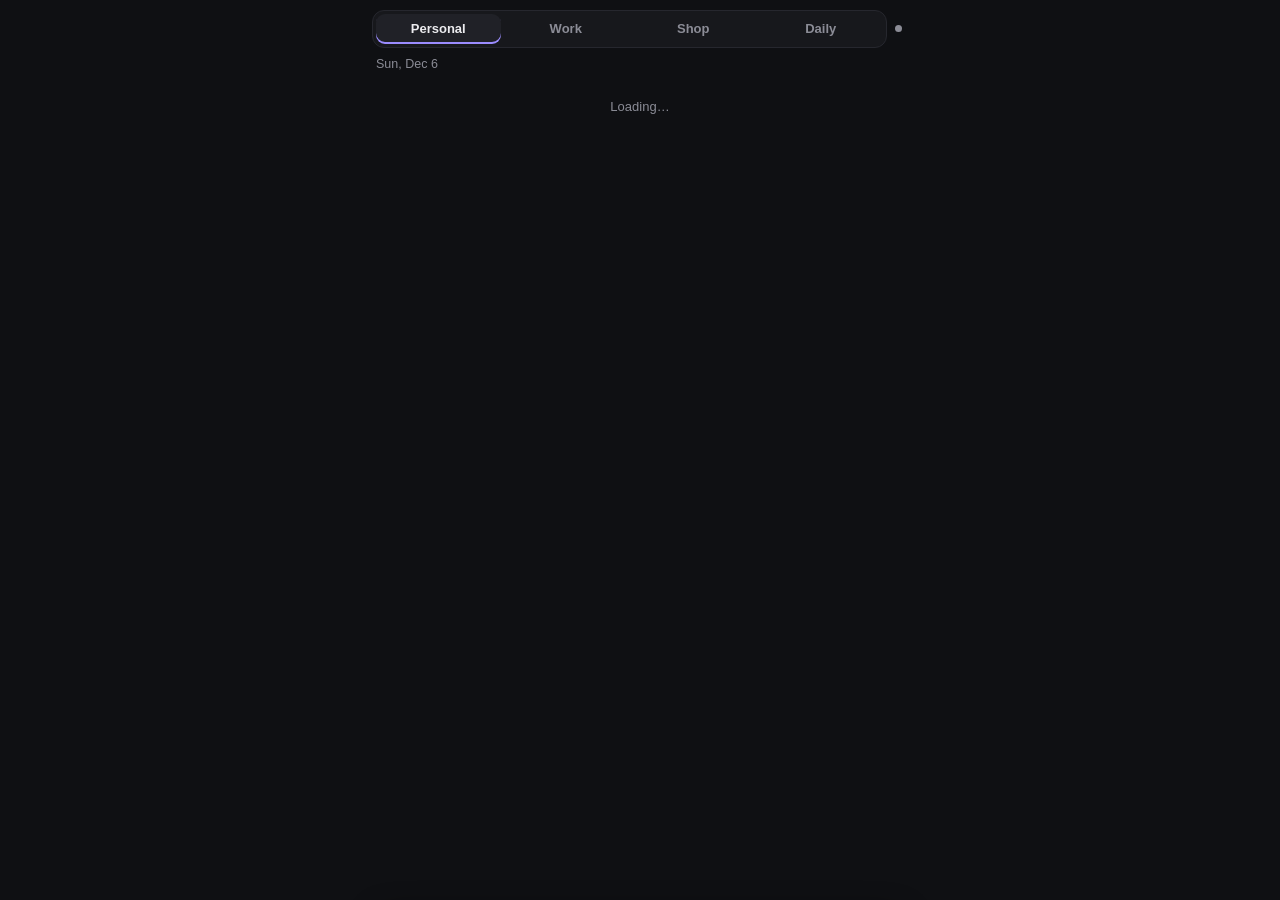
==== commit 7ce404f7: "Calmer palette, one-tap Today star, compact header and floating add button Co-Authored-By: Claude Op" ====
--- a/task-tracker/index.html
+++ b/task-tracker/index.html
@@ -7,27 +7,27 @@
 <style id="css">
 /* True-black theme. One thumb-width column: header + filter, sticky quick-add, inbox suggestions, then Now / Next / Later / Done. */
 :root {
-  --bg: #000000;
-  --surface: #0b0b0e;
-  --surface-2: #15151b;
-  --ink: #f1f1f5;
-  --muted: #7d7d8c;
-  --line: #22222a;
-  --accent: #ff5c5c;
-  --accent-ink: #1f0303;
-  --now: #ff5c5c;
-  --next: #ffd23f;
-  --later: #4cc9f0;
-  --done: #3ddc84;
-  --inbox: #a78bfa;
-  --shop: #f472b6;
-  --today: #f1f1f5;
-  --t-work: #ff9f43;
-  --t-personal: #a3e635;
-  --t-errands: #60a5fa;
-  --t-home: #e879f9;
-  --t-goals: #2dd4bf;
-  --danger: #ff6b6b;
+  --bg: #0f1013;
+  --surface: #17181c;
+  --surface-2: #202127;
+  --ink: #ececef;
+  --muted: #8b8c96;
+  --line: #26272e;
+  --accent: #9b8cff;
+  --accent-ink: #120c2e;
+  --now: #ff8a6b;
+  --next: #f2c46d;
+  --later: #7fb2ff;
+  --done: #6fd6a8;
+  --inbox: #c49bff;
+  --shop: #f39ac4;
+  --today: #f2c46d;
+  --t-work: #ffb07a;
+  --t-personal: #b8d97a;
+  --t-errands: #7fb2ff;
+  --t-home: #e7a3f0;
+  --t-goals: #6fd6c8;
+  --danger: #ff7a7a;
   --font-display: "Helvetica Neue", Helvetica, Arial, sans-serif;
   --font-body: "Helvetica Neue", Helvetica, Arial, sans-serif;
   --font-mono: "Helvetica Neue", Helvetica, Arial, sans-serif;
@@ -36,18 +36,16 @@
 * { box-sizing: border-box; }
 html, body { margin: 0; background: var(--bg); }
 body { color: var(--ink); font-family: var(--font-body); font-size: 15px; line-height: 1.35; -webkit-tap-highlight-color: transparent; -webkit-font-smoothing: antialiased; min-height: 100%; }
-.wrap { max-width: 560px; margin: 0 auto; padding: 16px 14px 120px; display: flex; flex-direction: column; gap: 14px; }
+.wrap { max-width: 560px; margin: 0 auto; padding: 10px 12px 110px; display: flex; flex-direction: column; gap: 10px; }
 a { color: inherit; }
 
 /* Header */
-header { display: flex; flex-direction: column; gap: 12px; }
-.top { display: flex; align-items: center; justify-content: space-between; gap: 12px; min-height: 34px; }
+header { display: flex; flex-direction: column; gap: 6px; }
+.top { display: flex; align-items: center; gap: 8px; }
+.sub { display: flex; align-items: center; justify-content: space-between; gap: 8px; min-height: 22px; padding: 0 4px; font-size: 12.5px; color: var(--muted); }
 .date { color: var(--muted); font-family: var(--font-mono); font-size: 11px; font-weight: 500; letter-spacing: .04em; text-transform: uppercase; }
-h1 { font-family: var(--font-display); font-weight: 700; font-size: 22px; margin: 0; letter-spacing: -0.02em; line-height: 1.1; }
 h1 span { color: var(--accent); }
-.tally { font-size: 13px; color: var(--muted); margin-top: 4px; }
-.tally b { color: var(--done); font-weight: 700; font-size: 14px; }
-.top-right { display: flex; align-items: center; gap: 10px; }
+.tally b { color: var(--done); font-weight: 700; }
 .sync { display: inline-flex; align-items: center; gap: 6px; font-size: 12px; color: var(--muted); white-space: nowrap; }
 .sync .led { width: 7px; height: 7px; border-radius: 50%; background: var(--muted); }
 .sync.ok .led { background: var(--done); opacity: .7; }
@@ -55,27 +53,25 @@
 .sync.warn { color: var(--danger); }
 .sync.warn .led { background: var(--danger); }
 @keyframes pulse { 50% { opacity: .3; } }
-.scan { font: inherit; font-size: 13px; font-weight: 600; display: inline-flex; align-items: center; gap: 7px; padding: 7px 12px; border-radius: 999px; border: 1px solid color-mix(in srgb, var(--inbox) 45%, transparent); background: color-mix(in srgb, var(--inbox) 10%, transparent); color: var(--inbox); cursor: pointer; white-space: nowrap; }
-.scan svg { width: 15px; height: 15px; }
+.scan { font: inherit; font-size: 12px; font-weight: 600; display: inline-flex; align-items: center; gap: 6px; padding: 3px 10px; border-radius: 999px; border: 1px solid color-mix(in srgb, var(--inbox) 45%, transparent); background: color-mix(in srgb, var(--inbox) 10%, transparent); color: var(--inbox); cursor: pointer; white-space: nowrap; }
+.scan svg { width: 13px; height: 13px; }
 .scan[disabled] { opacity: .6; cursor: progress; }
 .scan.spin svg { animation: spin 1s linear infinite; }
 @keyframes spin { to { transform: rotate(360deg); } }
 
 /* Filter */
-.filter { display: flex; background: var(--surface); border: 1px solid var(--line); border-radius: 14px; padding: 4px; gap: 4px; }
-.filter button { flex: 1; font: inherit; font-family: var(--font-display); font-size: 13px; font-weight: 600; padding: 8px 4px; border: 0; border-radius: 10px; background: transparent; color: var(--muted); cursor: pointer; }
-.filter button[aria-pressed="true"] { background: var(--surface-2); color: var(--ink); box-shadow: inset 0 0 0 1px var(--line); }
+.filter { flex: 1; display: flex; background: var(--surface); border: 1px solid var(--line); border-radius: 12px; padding: 3px; gap: 3px; }
+.filter button { flex: 1; font: inherit; font-family: var(--font-display); font-size: 13px; font-weight: 600; padding: 6px 4px; border: 0; border-radius: 9px; background: transparent; color: var(--muted); cursor: pointer; }
+.filter button[aria-pressed="true"] { background: var(--surface-2); color: var(--ink); box-shadow: inset 0 -2px 0 var(--accent); }
 .filter button small { font-family: var(--font-mono); font-size: 10px; opacity: .7; margin-left: 4px; }
 
 /* Quick add */
-.add-toggle { font: inherit; font-size: 15px; font-weight: 600; text-align: left; padding: 10px 14px; border-radius: 12px; border: 1px dashed var(--line); background: transparent; color: var(--muted); cursor: pointer; }
-.add-toggle:active { background: var(--surface); }
 .x { font: inherit; font-size: 22px; line-height: 1; width: 40px; min-height: 40px; border: 0; border-radius: 12px; background: transparent; color: var(--muted); cursor: pointer; }
-.add { position: relative; z-index: 5; background: rgba(11,11,14,.9); -webkit-backdrop-filter: blur(14px); backdrop-filter: blur(14px); border: 1px solid var(--line); border-radius: 16px; padding: 8px; display: flex; flex-direction: column; gap: 8px; box-shadow: 0 12px 30px rgba(0,0,0,.6); }
+.add { position: relative; z-index: 5; background: color-mix(in srgb, var(--surface) 92%, transparent); -webkit-backdrop-filter: blur(14px); backdrop-filter: blur(14px); border: 1px solid var(--line); border-radius: 16px; padding: 8px; display: flex; flex-direction: column; gap: 8px; box-shadow: 0 12px 30px rgba(0,0,0,.6); }
 .add-row { display: flex; gap: 8px; }
-.add input { flex: 1; min-width: 0; font: inherit; font-size: 16px; padding: 9px 12px; border-radius: 11px; border: 1px solid var(--line); background: #000; color: var(--ink); }
+.add input { flex: 1; min-width: 0; font: inherit; font-size: 16px; padding: 9px 12px; border-radius: 11px; border: 1px solid var(--line); background: var(--bg); color: var(--ink); }
 .add input::placeholder { color: var(--muted); }
-.add input:focus { outline: none; border-color: var(--accent); box-shadow: 0 0 0 3px rgba(255,92,92,.2); }
+.add input:focus { outline: none; border-color: var(--accent); box-shadow: 0 0 0 3px color-mix(in srgb, var(--accent) 22%, transparent); }
 .btn { font: inherit; font-weight: 600; border: 0; border-radius: 12px; padding: 0 16px; cursor: pointer; min-height: 40px; }
 .btn-primary { background: var(--accent); color: var(--accent-ink); font-family: var(--font-display); font-size: 14px; font-weight: 700; }
 .btn-primary:active { transform: scale(.97); }
@@ -91,9 +87,9 @@
 :focus-visible { outline: 2px solid var(--accent); outline-offset: 2px; }
 
 /* Sections */
-section { display: flex; flex-direction: column; gap: 6px; }
-.sec-head { display: flex; align-items: center; gap: 10px; background: none; border: 0; padding: 4px 2px; color: var(--ink); font: inherit; cursor: pointer; text-align: left; }
-.pill { font-family: var(--font-display); font-size: 10.5px; font-weight: 700; letter-spacing: .08em; text-transform: uppercase; color: var(--c); background: color-mix(in srgb, var(--c) 13%, transparent); border: 1px solid color-mix(in srgb, var(--c) 35%, transparent); padding: 4px 9px; border-radius: 999px; }
+section { display: flex; flex-direction: column; gap: 4px; }
+.sec-head { display: flex; align-items: center; gap: 8px; background: none; border: 0; padding: 2px 2px; color: var(--ink); font: inherit; cursor: pointer; text-align: left; }
+.pill { font-family: var(--font-display); font-size: 10.5px; font-weight: 700; letter-spacing: .08em; text-transform: uppercase; color: var(--c); background: color-mix(in srgb, var(--c) 13%, transparent); border: 1px solid color-mix(in srgb, var(--c) 35%, transparent); padding: 3px 8px; border-radius: 999px; }
 .sec-head .hint { color: var(--muted); font-size: 12px; }
 .sec-head .count { margin-left: auto; color: var(--muted); font-family: var(--font-mono); font-size: 12px; }
 .sec-head .caret { color: var(--muted); width: 14px; height: 14px; flex: none; transition: transform .2s; }
@@ -123,15 +119,14 @@
 .task .edit { flex-wrap: wrap; }
 .task .edit input[type="text"], .task .edit > input:first-child { flex: 1 1 100%; }
 .edit .opts { display: flex; gap: 8px; flex: 1 1 auto; min-width: 0; }
-.edit input[type="date"], .edit select { flex: 1; min-width: 0; font: inherit; font-size: 14px; padding: 8px 10px; border-radius: 10px; border: 1px solid var(--line); background: #000; color: var(--ink); color-scheme: dark; }
+.edit input[type="date"], .edit select { flex: 1; min-width: 0; font: inherit; font-size: 14px; padding: 8px 10px; border-radius: 10px; border: 1px solid var(--line); background: var(--bg); color: var(--ink); color-scheme: dark; }
 .meta { font-family: var(--font-mono); font-size: 10.5px; font-weight: 600; margin-left: 8px; vertical-align: 1px; color: var(--muted); white-space: nowrap; }
 .meta.due-today { color: var(--now); }
 .meta.overdue { color: var(--danger); }
 .meta.stuck { color: #ffb86b; opacity: .85; }
-.today-hint { padding: 11px 14px; font-size: 13px; color: var(--muted); }
 .today-done { padding: 11px 14px; font-size: 14px; font-weight: 600; color: var(--done); }
 .task.editing .actions { display: none; }
-.edit input { flex: 1; min-width: 0; font: inherit; padding: 9px 12px; border-radius: 10px; border: 1px solid var(--accent); background: #000; color: var(--ink); }
+.edit input { flex: 1; min-width: 0; font: inherit; padding: 9px 12px; border-radius: 10px; border: 1px solid var(--accent); background: var(--bg); color: var(--ink); }
 .edit .btn { min-height: 40px; padding: 0 14px; }
 .clear { align-self: flex-end; font-size: 13px; min-height: 34px; padding: 0 12px; background: transparent; color: var(--muted); border: 1px solid var(--line); }
 
@@ -200,8 +195,18 @@
 body.dragging { -webkit-user-select: none; user-select: none; }
 body.dragging .add, body.dragging .toast { pointer-events: none; }
 
+/* Add button (floating, thumb reach) */
+.fab { position: fixed; right: max(16px, calc(50% - 264px)); bottom: calc(18px + env(safe-area-inset-bottom)); z-index: 15; width: 54px; height: 54px; border-radius: 50%; border: 0; background: var(--accent); color: var(--accent-ink); font-size: 30px; font-weight: 400; line-height: 1; cursor: pointer; box-shadow: 0 10px 26px rgba(0,0,0,.55); display: grid; place-items: center; padding: 0 0 3px; }
+.fab:active { transform: scale(.94); }
+body.dragging .fab { pointer-events: none; opacity: .3; }
+/* One-tap star */
+.star { flex: none; width: 30px; height: 30px; margin: -4px -4px -4px 0; display: grid; place-items: center; background: none; border: 0; padding: 0; cursor: pointer; color: var(--muted); opacity: .45; }
+.star svg { width: 17px; height: 17px; }
+.star.on { color: var(--today); opacity: 1; }
+.star:active { transform: scale(.85); }
+
 /* Undo toast */
-.toast { position: fixed; left: 50%; bottom: 20px; transform: translate(-50%, 160%); width: min(520px, calc(100% - 32px)); background: var(--surface-2); color: var(--ink); border: 1px solid var(--line); border-radius: 14px; padding: 10px 10px 10px 16px; display: flex; align-items: center; gap: 12px; box-shadow: 0 12px 30px rgba(0,0,0,.8); transition: transform .25s ease; z-index: 20; font-size: 14px; }
+.toast { position: fixed; left: 50%; bottom: calc(84px + env(safe-area-inset-bottom)); transform: translate(-50%, 260%); width: min(520px, calc(100% - 32px)); background: var(--surface-2); color: var(--ink); border: 1px solid var(--line); border-radius: 14px; padding: 10px 10px 10px 16px; display: flex; align-items: center; gap: 12px; box-shadow: 0 12px 30px rgba(0,0,0,.8); transition: transform .25s ease; z-index: 20; font-size: 14px; }
 .toast.show { transform: translate(-50%, 0); }
 .toast span { flex: 1; min-width: 0; overflow: hidden; text-overflow: ellipsis; white-space: nowrap; }
 .toast button { font: inherit; font-family: var(--font-display); font-size: 13px; font-weight: 700; color: var(--accent); background: none; border: 0; padding: 8px 10px; cursor: pointer; }
@@ -228,6 +233,8 @@
   var M365 = "Microsoft 365", FLOW = "Wispr Flow";
   var TAGS = ["Work", "Personal", "Errands", "Home", "Goals"], PTAGS = ["Personal", "Errands", "Home", "Goals"];
   function tagColor(tg) { return TAGS.indexOf(tg) >= 0 ? "var(--t-" + tg.toLowerCase() + ")" : "var(--muted)"; }
+  var STAR = '<svg viewBox="0 0 24 24" fill="currentColor" aria-hidden="true"><path d="M12 2.8l2.8 5.7 6.3.9-4.55 4.43 1.07 6.27L12 17.13 6.38 20.1l1.07-6.27L2.9 9.4l6.3-.9z"/></svg>';
+  var STAR_O = '<svg viewBox="0 0 24 24" fill="none" stroke="currentColor" stroke-width="1.8" stroke-linejoin="round" aria-hidden="true"><path d="M12 2.8l2.8 5.7 6.3.9-4.55 4.43 1.07 6.27L12 17.13 6.38 20.1l1.07-6.27L2.9 9.4l6.3-.9z"/></svg>';
   var CHECK = '<svg viewBox="0 0 16 16" fill="none" stroke="currentColor" stroke-width="2.4" stroke-linecap="round" stroke-linejoin="round" aria-hidden="true"><path d="M3.5 8.5l3 3 6-7"/></svg>';
   var CARET = '<svg class="caret" viewBox="0 0 16 16" fill="none" stroke="currentColor" stroke-width="2" stroke-linecap="round" stroke-linejoin="round" aria-hidden="true"><path d="M4 6l4 4 4-4"/></svg>';
   var GRIP = '<svg viewBox="0 0 16 16" fill="currentColor" aria-hidden="true"><circle cx="5.5" cy="3.5" r="1.4"/><circle cx="10.5" cy="3.5" r="1.4"/><circle cx="5.5" cy="8" r="1.4"/><circle cx="10.5" cy="8" r="1.4"/><circle cx="5.5" cy="12.5" r="1.4"/><circle cx="10.5" cy="12.5" r="1.4"/></svg>';
@@ -351,21 +358,21 @@
   }
 
   function render() {
-    var dateStr = new Date().toLocaleDateString(undefined, { weekday: "long", month: "short", day: "numeric" });
+    var dateStr = new Date().toLocaleDateString(undefined, { weekday: "short", month: "short", day: "numeric" });
     var h = "<header>";
     var tally = "";
     if (loaded && (filter === "personal" || filter === "work")) {
       var td0 = today(), wk0 = weekAgo(), nT = 0, nW = 0;
       state.tasks.forEach(function (t) { if (t.sec === "done" && t.doneAt && isWork(t) === (filter === "work")) { if (t.doneAt === td0) nT++; if (t.doneAt >= wk0) nW++; } });
-      tally = '<div class="tally"><b>' + nT + "</b> done today · <b>" + nW + "</b> this week</div>";
-    }
-    h += '<div class="top"><div><h1>' + esc(dateStr) + "</h1>" + tally + '</div><div class="top-right">' +
-         (filter === "work" ? '<button class="scan' + (scanning ? " spin" : "") + '" data-scan="1"' + (scanning ? " disabled" : "") + ">" + (scanning ? SPIN + "Scanning…" : MAIL + "Scan inbox") + "</button>" : "") +
-         '<span class="sync ' + sync.cls + '" id="sync" title="' + esc(sync.text) + '"><span class="led"></span><span id="syncText">' + (sync.cls === "warn" ? esc(sync.text) : "") + "</span></span></div></div>";
-    h += '<div class="filter" role="group" aria-label="Show">';
+      tally = ' · <span class="tally"><b>' + nT + "</b> today · <b>" + nW + "</b> this week</span>";
+    }
+    h += '<div class="top"><div class="filter" role="group" aria-label="Show">';
     [["personal", "Personal"], ["work", "Work"], ["shop", "Shop"], ["daily", "Daily"]].forEach(function (f) {
       h += '<button type="button" data-filter="' + f[0] + '" aria-pressed="' + (filter === f[0]) + '">' + f[1] + "</button>";
     });
+    h += '</div><span class="sync ' + sync.cls + '" id="sync" title="' + esc(sync.text) + '"><span class="led"></span><span id="syncText">' + (sync.cls === "warn" ? esc(sync.text) : "") + "</span></span></div>";
+    h += '<div class="sub"><span>' + esc(dateStr) + tally + "</span>" +
+         (filter === "work" ? '<button class="scan' + (scanning ? " spin" : "") + '" data-scan="1"' + (scanning ? " disabled" : "") + ">" + (scanning ? SPIN + "Scanning…" : MAIL + "Scan inbox") + "</button>" : "");
     h += "</div></header>";
 
     if (!loaded) { root.innerHTML = h + '<div class="empty" style="text-align:center">Loading…</div>'; return; }
@@ -382,12 +389,11 @@
     if (filter !== "shop") {
       var picks = state.tasks.filter(function (t) { return isToday(t) && (filter === "work" ? isWork(t) : !isWork(t)) && !isShopSec(t.sec); });
       var left = picks.filter(function (t) { return !isDoneSec(t.sec); }).length;
-      h += '<section data-sec="today" style="--c:var(--today)"><div class="sec-head" style="cursor:default"><span class="pill">★ Today</span>' +
-           (picks.length ? '<span class="count">' + (picks.length - left) + " of " + picks.length + "</span>" : "") + "</div><ul class=\"list\">";
-      if (!picks.length) h += '<li class="today-hint">Pick up to 3: tap a task, then ★ Today.</li>';
+      if (picks.length) h += '<section data-sec="today" style="--c:var(--today)"><div class="sec-head" style="cursor:default"><span class="pill">★ Today</span>' +
+           '<span class="count">' + (picks.length - left) + " of " + picks.length + "</span></div><ul class=\"list\">";
       picks.forEach(function (t) { h += taskHtml(t, true); });
       if (picks.length && !left) h += '<li class="today-done">All done for today. Nice work.</li>';
-      h += "</ul></section>";
+      if (picks.length) h += "</ul></section>";
     }
 
     (filter === "shop" ? SHOP_SECS : TASK_SECS).forEach(function (s) {
@@ -412,6 +418,7 @@
       h += "</section>";
     });
     var oldIn = document.getElementById("addInput"), keep = oldIn ? oldIn.value : "", hadFocus = oldIn && document.activeElement === oldIn;
+    if (!addOpen) h += '<button type="button" class="fab" data-addopen="1" aria-label="' + (filter === "shop" ? "Add item" : "Add task") + '">+</button>';
     root.innerHTML = h;
     var newIn = document.getElementById("addInput");
     if (newIn && keep && !clearAdd) newIn.value = keep;
@@ -424,7 +431,7 @@
   var focusAdd = false, clearAdd = false;
   function addHtml() {
     var shop = filter === "shop", label = shop ? "Add item" : "Add task";
-    if (!addOpen) return '<button type="button" class="add-toggle" data-addopen="1">+ ' + label + "</button>";
+    if (!addOpen) return "";
     var h = '<form class="add" id="addForm" autocomplete="off"><div class="add-row">' +
       '<input id="addInput" type="text" placeholder="' + (shop ? "What do you need to buy?" : "What needs doing?") + '" aria-label="' + label + '" enterkeyhint="done">' +
       '<button class="btn btn-primary" type="submit">Add</button><button type="button" class="x" data-addclose="1" aria-label="Close">×</button></div>';
@@ -484,9 +491,9 @@
     h += '<button class="task-text" data-open="' + t.id + '" aria-expanded="' + (openId === t.id) + '">' + esc(t.text) +
          (filter === "personal" && t.tag && t.tag !== "Personal" ? '<span class="tag" style="--tc:' + tagColor(t.tag) + '">' + esc(t.tag) + "</span>" : "") + metaHtml(t) +
          (done && t.doneAt ? '<span class="when">' + (shopItem ? "Bought " : "Done ") + fmtDate(t.doneAt) + "</span>" : "") + "</button>" +
+         (!done && !shopItem ? '<button class="star' + (isToday(t) ? " on" : "") + '" type="button" data-star="' + t.id + '" aria-pressed="' + isToday(t) + '" aria-label="' + (isToday(t) ? "Remove from Today" : "Add to Today") + '">' + (isToday(t) ? STAR : STAR_O) + "</button>" : "") +
          (inToday ? "" : '<button class="grip" type="button" data-grip="' + t.id + '" aria-label="Drag to reorder">' + GRIP + "</button>") + "</div>";
     h += '<div class="actions">';
-    if (!done && !shopItem) h += '<button class="chip" style="--c:var(--today)" data-star="' + t.id + '">' + (isToday(t) ? "☆ Remove from Today" : "★ Today") + "</button>";
     if (!done && !shopItem) SECS.slice(0, 3).forEach(function (m) { if (m.key !== t.sec) h += '<button class="chip" style="--c:' + m.c + '" data-move="' + t.id + '" data-to="' + m.key + '"><span class="d"></span>' + m.label + "</button>"; });
     h += '<button class="chip" data-edit="' + t.id + '">' + (shopItem || done ? "Edit" : "Edit · date · repeat") + "</button>" + '<button class="chip danger" data-del="' + t.id + '">Delete</button>';
     if (!done && !shopItem) {
@@ -762,7 +769,7 @@
       if (n3 >= 3) { showToast("Today already has 3. Remove one first.", null); return; }
       st.star = today(); openId = null; changed(); return;
     }
-    if (d.addopen) { addOpen = true; focusAdd = true; render(); return; }
+    if (d.addopen) { addOpen = true; focusAdd = true; render(); window.scrollTo({ top: 0, behavior: "smooth" }); return; }
     if (d.addclose) { addOpen = false; addTag = null; render(); return; }
     if (d.rtap) { var rt = findR(d.rtap); if (rt) { var k0 = keyFor(0), c0 = rcount(rt, k0); rset(rt, k0, c0 >= rt.times ? 0 : c0 + 1); changed(); } return; }
     if (d.rdot) { var rd = findR(d.rdot); if (rd) { var kd = keyFor(dayOffset), cd = rcount(rd, kd), ii = +d.i; rset(rd, kd, cd > ii ? ii : ii + 1); changed(); } return; }
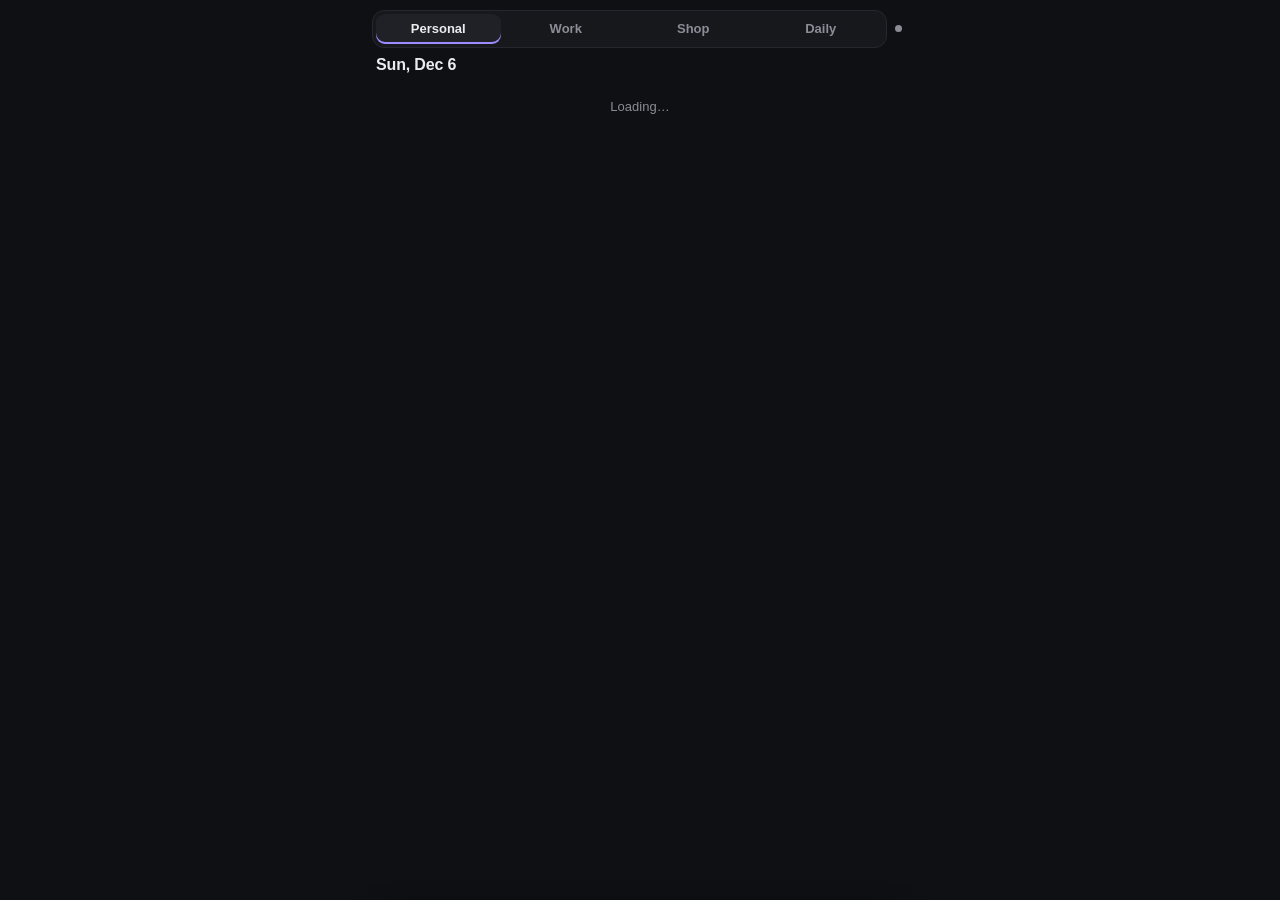
==== commit dd4fabe8: "Bigger date, swipe to complete/snooze, natural-language quick add, completion celebration Co-Authore" ====
--- a/task-tracker/index.html
+++ b/task-tracker/index.html
@@ -46,6 +46,7 @@
 .date { color: var(--muted); font-family: var(--font-mono); font-size: 11px; font-weight: 500; letter-spacing: .04em; text-transform: uppercase; }
 h1 span { color: var(--accent); }
 .tally b { color: var(--done); font-weight: 700; }
+.dnow { color: var(--ink); font-size: 16px; font-weight: 700; letter-spacing: -.01em; margin-right: 2px; }
 .sync { display: inline-flex; align-items: center; gap: 6px; font-size: 12px; color: var(--muted); white-space: nowrap; }
 .sync .led { width: 7px; height: 7px; border-radius: 50%; background: var(--muted); }
 .sync.ok .led { background: var(--done); opacity: .7; }
@@ -98,8 +99,27 @@
 .list { list-style: none; margin: 0; padding: 2px 0; background: var(--surface); border: 1px solid var(--line); border-radius: 14px; overflow: hidden; box-shadow: inset 3px 0 0 var(--c); }
 .empty { padding: 12px 14px; color: var(--muted); font-size: 13px; }
 
-.task { transition: opacity .3s, transform .3s; }
+.task { position: relative; transition: opacity .3s, transform .3s; }
 .task.leaving { opacity: 0; transform: translateX(24px); }
+.task.leaving.left { transform: translateX(-24px); }
+.task-main { touch-action: pan-y; }
+/* Swipe: right = done, left = tomorrow */
+.task.swiping { background: var(--bg); }
+.task.swiping .task-main, .task.swipe-back .task-main { position: relative; z-index: 1; background: var(--surface); }
+.task.swipe-back .task-main { transition: transform .2s ease; }
+.task.swiping::before { position: absolute; inset: 0; display: flex; align-items: center; padding: 0 18px; font-size: 13px; font-weight: 700; letter-spacing: .02em; opacity: var(--p, 0); }
+.task.sw-r::before { content: "\2713  Done"; justify-content: flex-start; color: #03140a; background: var(--done); }
+.task.sw-l::before { content: "Tomorrow \2192"; justify-content: flex-end; color: #1d1405; background: var(--next); }
+.task.sw-armed::before { opacity: 1; }
+/* Tick celebration */
+.task.ticking .check { animation: pop .32s ease; }
+@keyframes pop { 40% { transform: scale(1.3); } }
+.spark { position: fixed; width: 6px; height: 6px; margin: -3px 0 0 -3px; border-radius: 50%; pointer-events: none; z-index: 30; animation: spark .6s cubic-bezier(.2,.7,.3,1) forwards; }
+@keyframes spark { to { transform: translate(var(--dx), var(--dy)) scale(.4); opacity: 0; } }
+.qa-hint { display: flex; flex-wrap: wrap; gap: 6px; font-size: 12px; color: var(--muted); padding: 0 2px; }
+.qa-hint:empty { display: none; }
+.qa-hint em { font-style: normal; align-self: center; }
+.qa-hint span { background: var(--surface-2); border: 1px solid var(--line); border-radius: 999px; padding: 2px 8px; color: var(--ink); }
 .task-main { -webkit-touch-callout: none; -webkit-user-select: none; user-select: none; display: flex; align-items: flex-start; gap: 10px; padding: 7px 12px 7px 14px; }
 .check { flex: none; width: 22px; height: 22px; border-radius: 50%; border: 2px solid color-mix(in srgb, var(--c) 70%, var(--muted)); background: transparent; cursor: pointer; display: grid; place-items: center; padding: 0; color: transparent; transition: background .2s, border-color .2s, transform .15s; }
 .check svg { width: 12px; height: 12px; }
@@ -296,6 +316,56 @@
     if (t.tag) c.tag = t.tag;
     state.tasks.push(c);
   }
+  /* Quick add: pull dates, repeats and #tags out of the typed text. */
+  var WD = ["sun", "mon", "tue", "wed", "thu", "fri", "sat"];
+  var MON = ["jan", "feb", "mar", "apr", "may", "jun", "jul", "aug", "sep", "oct", "nov", "dec"];
+  var WDFULL = "(sun|mon|tue|wed|thu|fri|sat)(?:day|sday|nesday|rsday|urday)", WDRE = "(sun|mon|tue|wed|thu|fri|sat)(?:day|sday|nesday|rsday|urday|s|rs|\\.)?";
+  var MONRE = "(jan|feb|mar|apr|may|jun|jul|aug|sep|oct|nov|dec)(?:uary|ruary|ch|il|e|y|ust|t|tember|ober|ember|\\.)?";
+  function nextWd(i, skipToday) { var d = new Date(today() + "T12:00:00"), n = (i - d.getDay() + 7) % 7; if (!n && skipToday) n = 7; return addDays(today(), n); }
+  function parseQuick(raw) {
+    var r = { text: raw }, s = " " + raw + " ", m;
+    function cut(re) { var x = s.match(re); if (x) s = s.replace(re, " "); return x; }
+    // #tag (prefix match, e.g. #err -> Errands)
+    m = s.match(/\s#([a-z]+)(?=\s)/i);
+    if (m) { var k = m[1].toLowerCase(), tg = TAGS.filter(function (t) { return t.toLowerCase().indexOf(k) === 0; })[0]; if (tg) { r.tag = tg; s = s.replace(m[0], " "); } }
+    // repeats
+    if ((m = cut(/\s(?:every\s+day|daily)(?=\s)/i))) r.every = 1;
+    else if ((m = cut(/\s(?:every\s+(?:other|2(?:nd)?)\s+week|every\s+2\s+weeks|biweekly|fortnightly)(?=\s)/i))) r.every = 14;
+    else if ((m = cut(/\s(?:every\s+week|weekly)(?=\s)/i))) r.every = 7;
+    else if ((m = cut(/\s(?:every\s+month|monthly)(?=\s)/i))) r.every = 30;
+    else if ((m = cut(/\severy\s+(\d+)\s+(day|week)s?(?=\s)/i))) r.every = +m[1] * (m[2].toLowerCase() === "week" ? 7 : 1);
+    else if ((m = cut(new RegExp("\\severy\\s+" + WDRE + "(?=\\s)", "i")))) { r.every = 7; r.due = nextWd(WD.indexOf(m[1].toLowerCase()), false); }
+    // dates
+    if (!r.due) {
+      var pre = "\\s(?:(?:on|by|due|for)\\s+)?";
+      if ((m = cut(new RegExp(pre + "(?:today|tonight)(?=\\s)", "i")))) r.due = today();
+      else if ((m = cut(new RegExp(pre + "(?:tomorrow|tmrw?|tmw)(?=\\s)", "i")))) r.due = addDays(today(), 1);
+      else if ((m = cut(new RegExp(pre + "next\\s+week(?=\\s)", "i")))) r.due = nextWd(1, true);
+      else if ((m = cut(new RegExp(pre + "(?:this\\s+)?weekend(?=\\s)", "i")))) r.due = nextWd(6, false);
+      else if ((m = cut(/\sin\s+(\d+)\s+(day|week)s?(?=\s)/i))) r.due = addDays(today(), +m[1] * (m[2].toLowerCase() === "week" ? 7 : 1));
+      else if ((m = cut(new RegExp("\\s(?:(?:on|by|due|for)\\s+)?(next\\s+)?" + WDFULL + "(?=\\s)", "i"))) ||
+               (m = cut(new RegExp("\\s(?:(?:on|by|due|for)\\s+|(next)\\s+)" + WDRE + "(?=\\s)", "i"))) ||
+               (m = cut(new RegExp("\\s()" + WDRE + "\\s*$", "i")))) r.due = nextWd(WD.indexOf(m[2].toLowerCase()), !!m[1]);
+      else if ((m = cut(new RegExp(pre + MONRE + "\\s+(\\d{1,2})(?:st|nd|rd|th)?(?=\\s)", "i"))) ||
+               (m = cut(new RegExp(pre + "(\\d{1,2})(?:st|nd|rd|th)?\\s+" + MONRE + "(?=\\s)", "i")))) {
+        var mo = isNaN(+m[1]) ? MON.indexOf(m[1].toLowerCase()) : MON.indexOf(m[2].toLowerCase()), dd = isNaN(+m[1]) ? +m[2] : +m[1];
+        var y = new Date().getFullYear(), dt = new Date(y, mo, dd, 12);
+        if (dt.getDate() === dd) { var key = ymd(dt); if (key < today()) key = ymd(new Date(y + 1, mo, dd, 12)); r.due = key; }
+      }
+    }
+    // a repeat with no date starts its cycle today
+    if (r.every && !r.due) r.due = today();
+    var clean = s.replace(/\s+/g, " ").replace(/\s+([,.;:])/g, "$1").trim().replace(/^[,;:\-–]\s*|\s*[,;:\-–]$/g, "").trim();
+    r.text = clean || raw;
+    return r;
+  }
+  function quickSummary(q) {
+    var out = [];
+    if (q.due) { var td = today(); out.push("📅 " + (q.due === td ? "Today" : q.due === addDays(td, 1) ? "Tomorrow" : new Date(q.due + "T12:00:00").toLocaleDateString(undefined, { weekday: "short", month: "short", day: "numeric" }))); }
+    if (q.every) out.push("↻ " + (q.every === 1 ? "Daily" : q.every === 7 ? "Weekly" : q.every === 14 ? "Every 2 weeks" : q.every === 30 ? "Monthly" : "Every " + q.every + " days"));
+    if (q.tag) out.push("#" + q.tag);
+    return out;
+  }
   function isWork(t) { return t.tag === "Work"; }
   function visible(t) { if (filter === "daily") return false; if (filter === "all") filter = "personal"; if (filter === "shop") return isShopSec(t.sec); if (isShopSec(t.sec)) return false; return filter === "all" || (filter === "work" ? isWork(t) : !isWork(t)); }
   function safeUrl(u) { return typeof u === "string" && /^https:\/\//.test(u) ? u : ""; }
@@ -371,7 +441,7 @@
       h += '<button type="button" data-filter="' + f[0] + '" aria-pressed="' + (filter === f[0]) + '">' + f[1] + "</button>";
     });
     h += '</div><span class="sync ' + sync.cls + '" id="sync" title="' + esc(sync.text) + '"><span class="led"></span><span id="syncText">' + (sync.cls === "warn" ? esc(sync.text) : "") + "</span></span></div>";
-    h += '<div class="sub"><span>' + esc(dateStr) + tally + "</span>" +
+    h += '<div class="sub"><span><span class="dnow">' + esc(dateStr) + "</span>" + tally + "</span>" +
          (filter === "work" ? '<button class="scan' + (scanning ? " spin" : "") + '" data-scan="1"' + (scanning ? " disabled" : "") + ">" + (scanning ? SPIN + "Scanning…" : MAIL + "Scan inbox") + "</button>" : "");
     h += "</div></header>";
 
@@ -446,6 +516,7 @@
         PTAGS.forEach(function (tg) { h += '<button type="button" class="chip" style="--c:' + tagColor(tg) + '" data-addtag="' + tg + '" aria-pressed="' + (curTag === tg) + '"><span class="d"></span>' + tg + "</button>"; });
       }
       h += "</div>";
+      h += '<div class="qa-hint" id="qaHint" aria-live="polite"></div>';
     }
     return h + "</form>";
   }
@@ -520,6 +591,45 @@
     if (el) el.className = "sync " + cls;
     if (tx) tx.textContent = cls === "warn" ? text : "";
     if (el) el.title = text;
+  }
+
+  /* Completing a task: tick, a small burst, a buzz, then it slides away. */
+  function buzz(p) { try { if (navigator.vibrate) navigator.vibrate(p); } catch (e) {} }
+  function burst(el, big) {
+    if (!el || (window.matchMedia && matchMedia("(prefers-reduced-motion: reduce)").matches)) return;
+    var r = el.getBoundingClientRect(), cx = r.left + r.width / 2, cy = r.top + r.height / 2;
+    var cols = ["--done", "--today", "--accent", "--shop", "--later"], n = big ? 22 : 10, cs = getComputedStyle(document.documentElement);
+    for (var i = 0; i < n; i++) {
+      var p = document.createElement("i"), a = (i / n) * Math.PI * 2 + Math.random() * .5, d = (big ? 60 : 26) + Math.random() * (big ? 50 : 16);
+      p.className = "spark";
+      p.style.cssText = "left:" + cx + "px;top:" + cy + "px;background:" + cs.getPropertyValue(cols[i % cols.length]) + ";--dx:" + (Math.cos(a) * d).toFixed(1) + "px;--dy:" + (Math.sin(a) * d).toFixed(1) + "px";
+      document.body.appendChild(p);
+      setTimeout(p.remove.bind(p), 700);
+    }
+  }
+  function completeTask(t, li, snap, anchor, swiped) {
+    var toShop = t.sec === "shop", td = today();
+    var lastPick = !toShop && t.star === td && state.tasks.filter(function (x) { return x !== t && x.star === td && !isDoneSec(x.sec) && isWork(x) === isWork(t); }).length === 0;
+    if (li) li.classList.add("ticking");
+    burst(anchor || (li && li.querySelector(".check")), lastPick);
+    buzz(lastPick ? [18, 60, 18, 60, 30] : 15);
+    if (li) setTimeout(function () { li.classList.add("leaving"); }, swiped ? 0 : 220);
+    setTimeout(function () {
+      t.from = t.sec; t.sec = toShop ? "bought" : "done"; t.doneAt = td; openId = null; editId = null;
+      if (!toShop) spawnRepeat(t);
+      showToast(lastPick ? "All of today's picks done 🎉" : (toShop ? "Bought: " : "Done: ") + t.text, snap); changed();
+    }, swiped ? 280 : 520);
+  }
+  function snoozeTask(t, li) {
+    var snap = snapshot();
+    buzz(10);
+    if (li) li.classList.add("leaving", "left");
+    setTimeout(function () {
+      t.due = addDays(today(), 1); delete t.star;
+      if (t.sec === "now") t.sec = "next";
+      openId = null; editId = null;
+      showToast("Moved to tomorrow: " + t.text, snap); changed();
+    }, 260);
   }
 
   function showToast(msg, snap) {
@@ -806,14 +916,7 @@
         t.sec = t.from || (t.sec === "bought" ? "shop" : "now"); delete t.from; delete t.doneAt; openId = null;
         showToast("Moved back to " + t.sec.charAt(0).toUpperCase() + t.sec.slice(1), snap); changed(); return;
       }
-      var li = b.closest(".task"); li.classList.add("ticking");
-      setTimeout(function () { li.classList.add("leaving"); }, 220);
-      setTimeout(function () {
-        var toShop = t.sec === "shop";
-        t.from = t.sec; t.sec = toShop ? "bought" : "done"; t.doneAt = today(); openId = null; editId = null;
-        if (!toShop) spawnRepeat(t);
-        showToast((toShop ? "Bought: " : "Done: ") + t.text, snap); changed();
-      }, 520);
+      completeTask(t, b.closest(".task"), snap, b);
       return;
     }
     if (d.toshop) { var ts = find(d.toshop); if (ts) { var sn1 = snapshot(); ts.sec = "shop"; delete ts.tag; openId = null; showToast("Moved to Shopping: " + ts.text, sn1); changed(); } return; }
@@ -833,6 +936,12 @@
   });
 
   root.addEventListener("mousedown", function (ev) { if (ev.target.closest(".add .chip")) ev.preventDefault(); });
+  root.addEventListener("input", function (ev) {
+    if (ev.target.id !== "addInput") return;
+    var hint = document.getElementById("qaHint"); if (!hint) return;
+    var v = ev.target.value.trim(), q = v ? parseQuick(v) : {}, bits = v ? quickSummary(q) : [];
+    hint.innerHTML = bits.length ? bits.map(function (b) { return "<span>" + esc(b) + "</span>"; }).join("") + (q.text !== v ? "<em>→ " + esc(q.text) + "</em>" : "") : "";
+  });
   root.addEventListener("submit", function (ev) {
     ev.preventDefault();
     var f = ev.target;
@@ -858,10 +967,14 @@
     }
     var input = document.getElementById("addInput");
     var text = (input.value || "").trim(); if (!text) return;
-    var task = { id: "t" + (state.nextId++), text: text, sec: filter === "shop" ? "shop" : addSec };
-    if (filter !== "shop") task.tag = filter === "work" ? "Work" : (addTag || "Personal");
+    var snapA = snapshot(), q = filter === "shop" ? { text: text } : parseQuick(text), bits = filter === "shop" ? [] : quickSummary(q);
+    var task = { id: "t" + (state.nextId++), text: q.text, sec: filter === "shop" ? "shop" : addSec };
+    if (filter !== "shop") task.tag = q.tag || (filter === "work" ? "Work" : (addTag || "Personal"));
+    if (q.due) { task.due = q.due; if (q.due <= today()) task.sec = "now"; else if (task.sec === "now") task.sec = "next"; }
+    if (q.every) task.every = q.every;
     state.tasks.unshift(task);
     if (collapsed[task.sec]) { collapsed[task.sec] = false; saveCollapsed(); }
+    if (bits.length) showToast("Added to " + task.sec.charAt(0).toUpperCase() + task.sec.slice(1) + " · " + bits.join(" · ") + ((filter === "work") !== (task.tag === "Work") ? " (on " + (task.tag === "Work" ? "Work" : "Personal") + ")" : ""), snapA);
     focusAdd = true; clearAdd = true; changed();
   });
 
@@ -956,6 +1069,51 @@
   document.addEventListener("pointerup", function () { cancelPress(); if (drag) endDrag(false); });
   document.addEventListener("pointercancel", function () { cancelPress(); if (drag) endDrag(true); });
 
+  /* Swipe a row: right = done, left = tomorrow. Vertical moves are left to the page scroll. */
+  var swipe = null;
+  root.addEventListener("pointerdown", function (ev) {
+    if (drag || ev.button > 0 || swipe) return;
+    var main = ev.target.closest(".task-main"); if (!main) return;
+    if (ev.target.closest(".grip, .check, .star, input, select, textarea")) return;
+    var li = main.closest(".task");
+    if (!li || li.classList.contains("editing") || li.classList.contains("open") || li.classList.contains("done") || li.classList.contains("ghost")) return;
+    var t = find(li.dataset.id); if (!t || isDoneSec(t.sec)) return;
+    swipe = { li: li, main: main, t: t, x0: ev.clientX, y0: ev.clientY, dx: 0, on: false, pid: ev.pointerId, w: li.offsetWidth, left: t.sec !== "shop" };
+  });
+  document.addEventListener("pointermove", function (ev) {
+    if (!swipe || ev.pointerId !== swipe.pid) return;
+    var dx = ev.clientX - swipe.x0, dy = ev.clientY - swipe.y0;
+    if (!swipe.on) {
+      if (Math.abs(dy) > 10 && Math.abs(dy) > Math.abs(dx)) { swipe = null; return; }
+      if (Math.abs(dx) < 12 || Math.abs(dx) < Math.abs(dy) * 1.5) return;
+      if (dx < 0 && !swipe.left) { swipe = null; return; }
+      swipe.on = true; swipe.li.classList.add("swiping");
+      try { swipe.main.setPointerCapture(ev.pointerId); } catch (e) {}
+    }
+    if (dx < 0 && !swipe.left) dx = 0;
+    swipe.dx = dx;
+    var lim = Math.min(110, swipe.w * .32), p = Math.min(1, Math.abs(dx) / lim);
+    swipe.li.classList.toggle("sw-r", dx > 0); swipe.li.classList.toggle("sw-l", dx < 0);
+    var armed = Math.abs(dx) >= lim;
+    if (armed && !swipe.armed) buzz(8);
+    swipe.armed = armed; swipe.li.classList.toggle("sw-armed", armed);
+    swipe.li.style.setProperty("--p", (.35 + p * .65).toFixed(2));
+    swipe.main.style.transform = "translateX(" + dx + "px)";
+  });
+  function endSwipe(cancel) {
+    var s = swipe; swipe = null; if (!s || !s.on) return;
+    suppressClick = true; setTimeout(function () { suppressClick = false; }, 350);
+    if (!cancel && s.armed) {
+      s.main.style.transition = "transform .22s ease"; s.main.style.transform = "translateX(" + (s.dx > 0 ? s.w : -s.w) + "px)";
+      if (s.dx > 0) completeTask(s.t, s.li, snapshot(), s.li.querySelector(".check"), true); else snoozeTask(s.t, s.li);
+      return;
+    }
+    s.li.classList.add("swipe-back"); s.main.style.transform = "";
+    setTimeout(function () { s.li.classList.remove("swiping", "swipe-back", "sw-r", "sw-l", "sw-armed"); }, 220);
+  }
+  document.addEventListener("pointerup", function () { endSwipe(false); });
+  document.addEventListener("pointercancel", function () { endSwipe(true); });
+
 
   render();
 
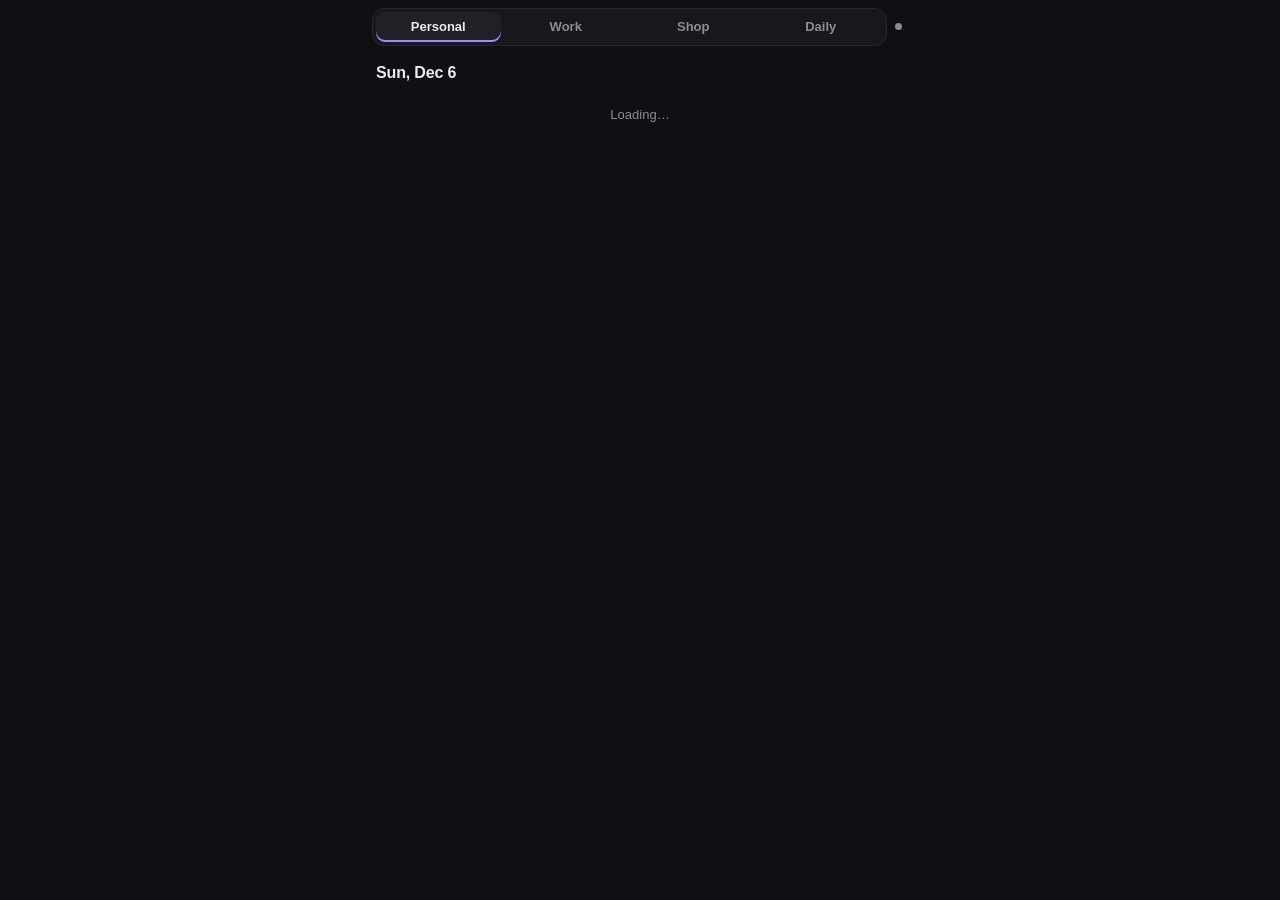
==== commit 603c80aa: "Task tracker: work projects and deadlines, stricter inbox scan, always-visible add, new glass versio" ====
--- a/task-tracker/index.html
+++ b/task-tracker/index.html
@@ -3,6 +3,7 @@
 <head>
 <meta charset="utf-8">
 <meta name="viewport" content="width=device-width, initial-scale=1">
+<meta name="theme-color" content="#0f1013">
 <title>Praveen's Tasks</title>
 <style id="css">
 /* True-black theme. One thumb-width column: header + filter, sticky quick-add, inbox suggestions, then Now / Next / Later / Done. */
@@ -103,6 +104,7 @@
 .task.leaving { opacity: 0; transform: translateX(24px); }
 .task.leaving.left { transform: translateX(-24px); }
 .task-main { touch-action: pan-y; }
+.task-text { -webkit-user-select: none; user-select: none; -webkit-touch-callout: none; }
 /* Swipe: right = done, left = tomorrow */
 .task.swiping { background: var(--bg); }
 .task.swiping .task-main, .task.swipe-back .task-main { position: relative; z-index: 1; background: var(--surface); }
@@ -216,7 +218,7 @@
 body.dragging .add, body.dragging .toast { pointer-events: none; }
 
 /* Add button (floating, thumb reach) */
-.fab { position: fixed; right: max(16px, calc(50% - 264px)); bottom: calc(18px + env(safe-area-inset-bottom)); z-index: 15; width: 54px; height: 54px; border-radius: 50%; border: 0; background: var(--accent); color: var(--accent-ink); font-size: 30px; font-weight: 400; line-height: 1; cursor: pointer; box-shadow: 0 10px 26px rgba(0,0,0,.55); display: grid; place-items: center; padding: 0 0 3px; }
+.fab { position: fixed; right: max(16px, calc(50% - 264px)); bottom: calc(24px + env(safe-area-inset-bottom)); z-index: 15; width: 54px; height: 54px; border-radius: 50%; border: 0; background: var(--accent); color: var(--accent-ink); font-size: 30px; font-weight: 400; line-height: 1; cursor: pointer; box-shadow: 0 10px 26px rgba(0,0,0,.55); display: grid; place-items: center; padding: 0 0 3px; }
 .fab:active { transform: scale(.94); }
 body.dragging .fab { pointer-events: none; opacity: .3; }
 /* One-tap star */
@@ -226,18 +228,49 @@
 .star:active { transform: scale(.85); }
 
 /* Undo toast */
-.toast { position: fixed; left: 50%; bottom: calc(84px + env(safe-area-inset-bottom)); transform: translate(-50%, 260%); width: min(520px, calc(100% - 32px)); background: var(--surface-2); color: var(--ink); border: 1px solid var(--line); border-radius: 14px; padding: 10px 10px 10px 16px; display: flex; align-items: center; gap: 12px; box-shadow: 0 12px 30px rgba(0,0,0,.8); transition: transform .25s ease; z-index: 20; font-size: 14px; }
-.toast.show { transform: translate(-50%, 0); }
+.toast { position: fixed; left: 50%; bottom: calc(84px + env(safe-area-inset-bottom)); transform: translate(-50%, 240px); opacity: 0; visibility: hidden; width: min(520px, calc(100% - 32px)); background: var(--surface-2); color: var(--ink); border: 1px solid var(--line); border-radius: 14px; padding: 10px 10px 10px 16px; display: flex; align-items: center; gap: 12px; box-shadow: 0 12px 30px rgba(0,0,0,.8); transition: transform .25s ease, opacity .2s, visibility .25s; z-index: 20; font-size: 14px; }
+.toast.show { transform: translate(-50%, 0); opacity: 1; visibility: visible; }
 .toast span { flex: 1; min-width: 0; overflow: hidden; text-overflow: ellipsis; white-space: nowrap; }
 .toast button { font: inherit; font-family: var(--font-display); font-size: 13px; font-weight: 700; color: var(--accent); background: none; border: 0; padding: 8px 10px; cursor: pointer; }
+/* Header stays pinned with its own add button, so adding never depends on the floating button being on screen. */
+header.bar { position: sticky; top: 0; z-index: 12; margin: -10px -12px 0; padding: 8px 12px 6px; background: color-mix(in srgb, var(--bg) 88%, transparent); -webkit-backdrop-filter: blur(16px); backdrop-filter: blur(16px); }
+.hadd { flex: none; width: 38px; height: 38px; border-radius: 12px; border: 0; background: var(--accent); color: var(--accent-ink); display: grid; place-items: center; cursor: pointer; padding: 0; }
+.hadd svg, .fab svg { width: 20px; height: 20px; }
+.fab svg { width: 26px; height: 26px; }
+.hadd:active { transform: scale(.94); }
+.add { scroll-margin-top: 64px; }
+/* In the phone app the bottom of the frame can sit under the app's own bar: lift the floating button clear of it. */
+@media (pointer: coarse) { .fab { bottom: calc(84px + env(safe-area-inset-bottom)); } .toast { bottom: calc(150px + env(safe-area-inset-bottom)); } .wrap { padding-bottom: 180px; } }
+.sub .sep { color: var(--muted); }
+/* Work: timeline / projects */
+.wmode { display: flex; gap: 3px; padding: 3px; border-radius: 10px; background: var(--surface); border: 1px solid var(--line); align-self: flex-start; }
+.wmode button { font: inherit; font-size: 12.5px; font-weight: 600; padding: 5px 14px; border: 0; border-radius: 8px; background: transparent; color: var(--muted); cursor: pointer; }
+.wmode button[aria-pressed="true"] { background: var(--surface-2); color: var(--ink); }
+.pchip { display: inline-flex; align-items: center; gap: 5px; font-size: 10.5px; font-weight: 600; color: var(--c); margin-left: 8px; vertical-align: 1px; white-space: nowrap; }
+.pdot { width: 7px; height: 7px; border-radius: 50%; background: var(--c); flex: none; }
+.meta.flag { color: var(--danger); }
+.meta.flag svg, .flagchip svg { width: 11px; height: 11px; vertical-align: -1px; }
+.flagchip[aria-pressed="true"] { color: var(--danger); }
+.sec-head .hint.hot { color: var(--danger); font-weight: 600; }
+.sec-tog { display: flex; align-items: center; gap: 8px; background: none; border: 0; padding: 0; color: inherit; font: inherit; cursor: pointer; min-width: 0; }
+.pname { display: inline-flex; align-items: center; gap: 7px; font-weight: 700; font-size: 13.5px; }
+.pmore { flex: none; width: 30px; height: 26px; display: grid; place-items: center; background: none; border: 0; color: var(--muted); cursor: pointer; padding: 0; }
+.pmore svg { width: 16px; height: 16px; }
+.sec-head .count + .pmore { margin-left: -2px; }
+.pedit { display: flex; flex-direction: column; gap: 8px; padding: 8px 10px; background: var(--surface); border: 1px solid var(--line); border-radius: 12px; }
+.pedit input { font: inherit; font-size: 16px; padding: 8px 12px; border-radius: 10px; border: 1px solid var(--accent); background: var(--bg); color: var(--ink); }
+.swatch { width: 24px; height: 24px; border-radius: 50%; border: 2px solid transparent; background: var(--c); cursor: pointer; padding: 0; }
+.swatch[aria-pressed="true"] { border-color: var(--ink); }
+.sugg .why { font-style: italic; }
 @media (prefers-reduced-motion: reduce) { * { transition: none !important; animation: none !important; } }
 </style>
 </head>
-<body>
+<body class="ui-classic">
 <div class="wrap" id="root"></div>
 <div class="toast" id="toast" role="status" aria-live="polite"><span id="toastMsg"></span><button id="toastUndo" type="button">Undo</button></div>
 <script id="state" type="application/json">{"tasks": [{"id": "t141", "text": "Unaided file", "sec": "done", "tag": "Work", "from": "now", "doneAt": "2026-11-13"}, {"id": "t140", "text": "Shoe cleaner", "sec": "shop"}, {"id": "t138", "text": "Do laundry", "sec": "done", "tag": "Errands", "from": "now", "doneAt": "2026-11-13"}, {"id": "t137", "text": "Reach out to Ankit for project folder", "sec": "now", "tag": "Work", "nowSince": "2026-11-13"}, {"id": "t104", "text": "Clean the room", "sec": "next", "tag": "Home", "every": 7}, {"id": "t134", "text": "Call Pranjal", "sec": "next", "tag": "Personal"}, {"id": "t133", "text": "Alexion poster", "sec": "now", "tag": "Work", "nowSince": "2026-11-13"}, {"id": "t132", "text": "Sort gmail inboxes", "sec": "now", "tag": "Personal", "nowSince": "2026-11-12"}, {"id": "t103", "text": "Set up Claude for Lux and build a tracker for her", "sec": "next", "tag": "Personal"}, {"id": "t130", "text": "Raise SPI ticket", "sec": "done", "tag": "Work", "from": "now", "doneAt": "2026-11-12"}, {"id": "t119", "text": "AI form", "sec": "done", "tag": "Work", "from": "now", "doneAt": "2026-11-10"}, {"id": "t114", "text": "Finance tracker", "sec": "done", "tag": "Personal", "from": "now", "doneAt": "2026-11-09"}, {"id": "t116", "text": "Do laundry", "sec": "done", "tag": "Personal", "every": 7, "due": "2026-11-15", "from": "later", "doneAt": "2026-11-13"}, {"id": "t113", "text": "Book room for parents", "sec": "later", "tag": "Personal"}, {"id": "t22", "text": "Pants – Levi's 555 or 505", "sec": "shop"}, {"id": "t112", "text": "Shelf or organiser", "sec": "shop"}, {"id": "t111", "text": "Nail paint", "sec": "shop"}, {"id": "t102", "text": "Accept ChatGPT Business workspace invite from Vijay", "sec": "done", "tag": "Work", "from": "now", "doneAt": "2026-11-10"}, {"id": "t105", "text": "Review survey slides in detail and leave comments", "sec": "now", "tag": "Work", "nowSince": "2026-11-09"}, {"id": "t12", "text": "Text Sruthilaya", "sec": "now", "tag": "Personal", "nowSince": "2026-11-09"}, {"id": "t2", "text": "Dashboard – Meningitis vaccine", "sec": "done", "tag": "Work", "from": "now", "doneAt": "2026-11-11"}, {"id": "t3", "text": "BPM ATU materials", "sec": "next", "tag": "Work"}, {"id": "t1", "text": "BLENREP full report", "sec": "done", "tag": "Work", "from": "now", "doneAt": "2026-11-13"}, {"id": "t4", "text": "Sanofi AE training", "sec": "done", "tag": "Work", "from": "now", "doneAt": "2026-11-10"}, {"id": "t6", "text": "Talk about San PCA R&R", "sec": "later", "tag": "Work"}, {"id": "t124", "text": "Update IDP on Darwinbox (overdue, mandatory)", "sec": "now", "tag": "Work", "nowSince": "2026-11-12"}, {"id": "t125", "text": "Fix TECN spacing and % in headers in BLENREP Oct report", "sec": "done", "tag": "Work", "from": "now", "doneAt": "2026-11-13"}, {"id": "t127", "text": "Test Takeda survey and confirm images and split questions", "sec": "now", "tag": "Work", "nowSince": "2026-11-12"}, {"id": "t36", "text": "Galen setup", "sec": "now", "tag": "Work", "nowSince": "2026-11-09"}, {"id": "t30", "text": "Hang poster", "sec": "done", "tag": "Home", "from": "now", "doneAt": "2026-11-11"}, {"id": "t37", "text": "Connect Claude + Instinct + Wispr Flow", "sec": "now", "tag": "Personal", "nowSince": "2026-11-09"}, {"id": "t131", "text": "Check the auto pay", "sec": "now", "tag": "Personal", "nowSince": "2026-11-12"}, {"id": "t39", "text": "Check Claude mod for subagents", "sec": "now", "tag": "Personal", "nowSince": "2026-11-09"}, {"id": "t106", "text": "Guide Pallika on updating raw data workbook with Claude", "sec": "done", "tag": "Work", "from": "now", "doneAt": "2026-11-13"}, {"id": "t121", "text": "BMS HCP-PT follow-up", "sec": "now", "tag": "Work", "nowSince": "2026-11-12"}, {"id": "t7", "text": "Check car and receive it", "sec": "now", "tag": "Personal", "nowSince": "2026-11-13"}, {"id": "t10", "text": "Do laundry", "sec": "done", "tag": "Personal", "from": "now", "doneAt": "2026-11-08"}, {"id": "t5", "text": "Office infrastructure message", "sec": "next", "tag": "Work"}, {"id": "t45", "text": "Go swimming", "sec": "next", "tag": "Goals"}, {"id": "t47", "text": "Drink matcha", "sec": "next", "tag": "Personal"}, {"id": "t11", "text": "Set up MSF call with Utkarsh", "sec": "next", "tag": "Work"}, {"id": "t38", "text": "Connect Fitbit to Claude", "sec": "next", "tag": "Personal"}, {"id": "t17", "text": "Scooty service", "sec": "next", "tag": "Errands"}, {"id": "t13", "text": "Text Bharat", "sec": "next", "tag": "Personal", "due": "2026-11-21"}, {"id": "t15", "text": "Get Luxi laptop", "sec": "done", "tag": "Errands", "from": "next", "doneAt": "2026-11-08"}, {"id": "t136", "text": "Give clothes for ironing", "sec": "next", "tag": "Errands"}, {"id": "t18", "text": "Car: clanking noise check", "sec": "next", "tag": "Errands"}, {"id": "t20", "text": "Check lighter", "sec": "done", "tag": "Errands", "from": "next", "doneAt": "2026-11-08"}, {"id": "t25", "text": "Exploration AI product", "sec": "next", "tag": "Work"}, {"id": "t26", "text": "Research reporter", "sec": "done", "tag": "Work", "from": "next", "doneAt": "2026-11-10"}, {"id": "t135", "text": "Haircut", "sec": "next", "tag": "Personal"}, {"id": "t27", "text": "Plan Bangalore trip", "sec": "next", "tag": "Personal"}, {"id": "t21", "text": "Clean shoes", "sec": "later", "tag": "Errands"}, {"id": "t16", "text": "Blood tests", "sec": "later", "tag": "Errands"}, {"id": "t8", "text": "Book Mumbai flights", "sec": "later", "tag": "Personal"}, {"id": "t28", "text": "Figure out the paint situation", "sec": "later", "tag": "Home"}, {"id": "t35", "text": "Set up Obsidian", "sec": "later", "tag": "Personal"}, {"id": "t41", "text": "Look at used cars", "sec": "later", "tag": "Personal"}, {"id": "t42", "text": "Find skincare", "sec": "done", "tag": "Personal", "from": "later", "doneAt": "2026-11-08"}, {"id": "t48", "text": "Brownie ice cream", "sec": "later", "tag": "Personal"}, {"id": "t46", "text": "Read book", "sec": "later", "tag": "Goals"}, {"id": "t49", "text": "Buy task tracker", "sec": "done", "from": "now"}, {"id": "t50", "text": "Fill IDP", "sec": "done", "from": "now"}, {"id": "t51", "text": "Get tempered glass for phone", "sec": "done", "from": "now"}, {"id": "t52", "text": "Put food inside", "sec": "done", "from": "now"}, {"id": "t53", "text": "Buy socks", "sec": "done", "from": "now"}, {"id": "t54", "text": "Servier AE training", "sec": "done", "from": "now"}, {"id": "t55", "text": "Alexion message", "sec": "done", "from": "now"}, {"id": "t56", "text": "Send package", "sec": "done", "from": "now"}, {"id": "t57", "text": "Check with parents on hotel booking for December trip (service apt)", "sec": "done", "from": "now"}, {"id": "t58", "text": "Update iOS", "sec": "done", "from": "now"}, {"id": "t59", "text": "Check out Notion for the task list", "sec": "done", "from": "now"}, {"id": "t60", "text": "Buy saree", "sec": "done", "from": "now"}, {"id": "t61", "text": "RFSOV WB", "sec": "done", "from": "now"}, {"id": "t62", "text": "Sort insurance – follow up in the morning", "sec": "done", "from": "now"}, {"id": "t63", "text": "Veet", "sec": "done", "from": "now"}, {"id": "t64", "text": "Spi ticket", "sec": "done", "from": "now"}, {"id": "t65", "text": "Buy an organizer for my bag or clean it up", "sec": "done", "from": "now"}, {"id": "t66", "text": "Clean the cupboard", "sec": "done", "from": "now"}, {"id": "t67", "text": "Reset UA", "sec": "done", "from": "now"}, {"id": "t68", "text": "Flowers", "sec": "done", "from": "now"}, {"id": "t69", "text": "Hack TV", "sec": "done", "from": "now"}, {"id": "t70", "text": "Organiser for cupboard", "sec": "done", "from": "now"}, {"id": "t71", "text": "Scooty microfibre cloth", "sec": "done", "from": "now"}, {"id": "t72", "text": "Book Jailer tickets", "sec": "done", "from": "now"}, {"id": "t73", "text": "Get Lux's birthday gifts", "sec": "done", "from": "now"}, {"id": "t74", "text": "Buy car headlights", "sec": "done", "from": "now"}, {"id": "t75", "text": "QC: clean speaker notes, footnotes and sample size", "sec": "done", "from": "now"}, {"id": "t76", "text": "Explore patient profiles", "sec": "done", "from": "now"}, {"id": "t77", "text": "QC data values", "sec": "done", "from": "now"}, {"id": "t78", "text": "QC the deck", "sec": "done", "from": "now"}, {"id": "t79", "text": "Report open items: check non-Dara in 1L for 2L patients", "sec": "done", "from": "now"}, {"id": "t80", "text": "Buy weighted blanket cover", "sec": "done", "from": "now"}, {"id": "t81", "text": "Buy flint for lighter", "sec": "done", "from": "now"}, {"id": "t82", "text": "Get Fitbit bracelet", "sec": "done", "from": "now"}, {"id": "t83", "text": "Buy detergent and fabric softener", "sec": "done", "from": "now"}, {"id": "t84", "text": "Wash bed sheets", "sec": "done", "from": "now"}, {"id": "t85", "text": "Format the deck", "sec": "done", "from": "now"}, {"id": "t86", "text": "Get towel from Lux", "sec": "done", "from": "now"}, {"id": "t87", "text": "Get a haircut", "sec": "done", "from": "now"}, {"id": "t88", "text": "Do laundry", "sec": "done", "from": "now"}, {"id": "t89", "text": "Call Bhavani", "sec": "done", "from": "now"}, {"id": "t90", "text": "Send Teams holiday block", "sec": "done", "from": "now"}, {"id": "t91", "text": "Send documents", "sec": "done", "from": "now"}, {"id": "t92", "text": "Call Sterling at 6 pm", "sec": "done", "from": "now"}, {"id": "t93", "text": "Check Takeda screener", "sec": "done", "from": "now"}, {"id": "t94", "text": "Pay car service", "sec": "done", "from": "now"}, {"id": "t95", "text": "Order skincare", "sec": "done", "from": "now"}, {"id": "t96", "text": "Wrap up BLENREP + note about Nov 3 holiday", "sec": "done", "from": "now"}, {"id": "t97", "text": "Check heart rate variability with Karthik", "sec": "done", "from": "now"}, {"id": "t9", "text": "Pants for Diwali", "sec": "bought", "from": "shop", "doneAt": "2026-11-09"}, {"id": "t14", "text": "Watch for Dad", "sec": "shop"}, {"id": "t98", "text": "Pillow", "sec": "shop"}, {"id": "t23", "text": "Slides", "sec": "shop"}, {"id": "t24", "text": "Gut health supplement", "sec": "shop"}, {"id": "t29", "text": "Lighting for room", "sec": "shop"}, {"id": "t31", "text": "Air purifier", "sec": "shop"}, {"id": "t32", "text": "Cable protector", "sec": "shop"}, {"id": "t33", "text": "Decathlon or foldable chair", "sec": "bought", "from": "shop", "doneAt": "2026-11-12"}, {"id": "t34", "text": "Adjustable weights", "sec": "shop"}, {"id": "t40", "text": "IEMs", "sec": "shop"}, {"id": "t43", "text": "CBD", "sec": "shop"}, {"id": "t139", "text": "Do laundry", "sec": "later", "every": 7, "due": "2026-11-20", "tag": "Personal"}], "nextId": 153, "inbox": {"lastScan": "2026-11-13T12:47:36.463Z", "items": [], "lastScanFlow": "2026-11-13T12:47:36.463Z"}, "routines": [{"id": "r1", "name": "Cold shower", "times": 1}, {"id": "r2", "name": "Work out", "times": 1}, {"id": "r3", "name": "Take meds", "times": 1}, {"id": "r118", "name": "Shower 2", "times": 1}], "log": {"2026-11-10": {"r3": 1}, "2026-11-11": {"r3": 1, "r118": 1}}}</script>
 <script id="app">
+window.TASKS_UI = "classic";
 (function () {
   var SECS = [
     { key: "now",   label: "Now",   hint: "this week",       c: "var(--now)" },
@@ -260,12 +293,59 @@
   var GRIP = '<svg viewBox="0 0 16 16" fill="currentColor" aria-hidden="true"><circle cx="5.5" cy="3.5" r="1.4"/><circle cx="10.5" cy="3.5" r="1.4"/><circle cx="5.5" cy="8" r="1.4"/><circle cx="10.5" cy="8" r="1.4"/><circle cx="5.5" cy="12.5" r="1.4"/><circle cx="10.5" cy="12.5" r="1.4"/></svg>';
   var MAIL = '<svg viewBox="0 0 16 16" fill="none" stroke="currentColor" stroke-width="1.6" stroke-linecap="round" stroke-linejoin="round" aria-hidden="true"><rect x="1.8" y="3.2" width="12.4" height="9.6" rx="2"/><path d="M2.5 4.5l5.5 4 5.5-4"/></svg>';
   var SPIN = '<svg viewBox="0 0 16 16" fill="none" stroke="currentColor" stroke-width="1.8" stroke-linecap="round" aria-hidden="true"><path d="M8 2a6 6 0 1 1-6 6"/></svg>';
+  var PLUS = '<svg viewBox="0 0 24 24" fill="none" stroke="currentColor" stroke-width="2.4" stroke-linecap="round" aria-hidden="true"><path d="M12 5v14M5 12h14"/></svg>';
+
+  var FLAG = '<svg viewBox="0 0 16 16" fill="currentColor" aria-hidden="true"><path d="M3.2 1.8a.8.8 0 0 1 .8.8v.3h8.3a.6.6 0 0 1 .5.9l-1.6 2.7 1.6 2.7a.6.6 0 0 1-.5.9H4v4.5a.8.8 0 0 1-1.6 0V2.6a.8.8 0 0 1 .8-.8z"/></svg>';
+  var MORE = '<svg viewBox="0 0 16 16" fill="currentColor" aria-hidden="true"><circle cx="3.5" cy="8" r="1.4"/><circle cx="8" cy="8" r="1.4"/><circle cx="12.5" cy="8" r="1.4"/></svg>';
+  var UI = window.TASKS_UI || "classic";
+
+  /* Work projects: each has a name and a colour slot (0-7). */
+  var PCOLORS = ["#7fb2ff", "#ffb07a", "#6fd6c8", "#e7a3f0", "#f2c46d", "#b8d97a", "#ff8a8a", "#9b8cff"];
+  var SEED_PROJECTS = [
+    ["Takeda", /takeda/i], ["BPM ATU", /\bbpm\b|\batu\b|ayvakit/i], ["Galen", /galen/i], ["MSF", /\bmsf\b/i],
+    ["Sanofi", /sanofi|\bsan\b/i], ["BMS", /\bbms\b/i], ["Alexion", /alexion/i], ["BLENREP", /blenrep/i],
+    ["AI & tools", /claude|chatgpt|\bai\b/i], ["Admin", /timesheet|apply (?:for )?leave|leave (?:request|application)|ae training|\bidp\b|darwinbox|infrastructure|spi ticket/i]
+  ];
+  function ensureProjects() {
+    if (!state.projects) state.projects = [];
+    if (state.projMigrated) return;
+    state.projMigrated = true;
+    SEED_PROJECTS.forEach(function (p, i) {
+      var used = state.tasks.some(function (t) { return t.tag === "Work" && !isDoneSec(t.sec) && p[1].test(t.text); });
+      if (!used || state.projects.some(function (x) { return x.name === p[0]; })) return;
+      state.projects.push({ id: "p" + (state.nextId++), name: p[0], color: state.projects.length % PCOLORS.length });
+    });
+    state.tasks.forEach(function (t) {
+      if (t.tag !== "Work" || t.proj) return;
+      for (var i = 0; i < SEED_PROJECTS.length; i++) if (SEED_PROJECTS[i][1].test(t.text)) {
+        var pr = state.projects.filter(function (x) { return x.name === SEED_PROJECTS[i][0]; })[0];
+        if (pr) { t.proj = pr.id; break; }
+      }
+    });
+  }
+  function findP(id) { for (var i = 0; i < (state.projects || []).length; i++) if (state.projects[i].id === id) return state.projects[i]; return null; }
+  function pColor(p) { return p ? PCOLORS[(p.color || 0) % PCOLORS.length] : "var(--muted)"; }
+  function projByPrefix(k) {
+    k = k.toLowerCase().replace(/[^a-z0-9]/g, ""); if (!k) return null;
+    var ps = state.projects || [];
+    return ps.filter(function (p) { return p.name.toLowerCase().replace(/[^a-z0-9]/g, "") === k; })[0] ||
+           ps.filter(function (p) { return p.name.toLowerCase().replace(/[^a-z0-9]/g, "").indexOf(k) === 0; })[0] || null;
+  }
+  function fixState() {
+    if (!state.tasks) state.tasks = [];
+    if (!state.inbox) state.inbox = { lastScan: null, items: [] };
+    if (!state.inbox.items) state.inbox.items = [];
+    if (!state.inbox.dismissed) state.inbox.dismissed = [];
+    if (!state.inbox.seen) state.inbox.seen = {};
+    if (!state.routines) state.routines = [];
+    if (!state.log) state.log = {};
+    ensureProjects();
+  }
 
   var state = JSON.parse(document.getElementById("state").textContent);
-  if (!state.inbox) state.inbox = { lastScan: null, items: [] };
-  if (!state.routines) state.routines = [];
-  if (!state.log) state.log = {};
-  var dayOffset = 0, openR = null, editR = null;
+  fixState();
+  var dayOffset = 0, openR = null, editR = null, openP = null;
+  var addDue = null, addProj = null, addPri = false;
   var root = document.getElementById("root");
   var addSec = "now", addTag = null, openId = null, editId = null;
   var artifact = null, canSave = null, saveTimer = null;
@@ -279,6 +359,7 @@
   var showOlderDone = false;
   var filter = lsGet("tasks-filter", "personal");
   if (filter === "all") filter = "personal";
+  var workMode = lsGet("tasks-workmode", "time");
   var addOpen = false, suppressClick = false;
   function saveCollapsed() { lsSet("tasks-collapsed-v2", collapsed); }
 
@@ -308,12 +389,66 @@
       if (t.due && t.due <= td && (t.sec === "next" || t.sec === "later")) t.sec = "now";
       if (t.sec === "now") { if (!t.nowSince) t.nowSince = td; } else if (t.nowSince) delete t.nowSince;
       if (t.star && t.star !== td) delete t.star;
+      if (t.proj && !findP(t.proj)) delete t.proj;
+      if (t.tag !== "Work") { delete t.proj; delete t.pri; }
     });
+  }
+  /* Work timeline: when is it due? Dated tasks go by date; undated ones by Now / Next / Later. */
+  function endOfWeek() { var d = new Date(today() + "T12:00:00"); return addDays(today(), (7 - d.getDay()) % 7); }
+  var WBUCKETS = [
+    { key: "w:overdue", b: "overdue", label: "Overdue",   c: "var(--danger)" },
+    { key: "w:today",   b: "today",   label: "Today",     c: "var(--now)" },
+    { key: "w:week",    b: "week",    label: "This week", c: "var(--next)" },
+    { key: "w:soon",    b: "soon",    label: "Coming up", c: "var(--later)" },
+    { key: "w:later",   b: "later",   label: "Later",     c: "var(--muted)" }
+  ];
+  function bucketOf(t) {
+    var td = today(), ew = endOfWeek();
+    if (t.due) {
+      if (t.due < td) return "overdue";
+      if (t.due === td) return "today";
+      if (t.due <= ew) return "week";
+      if (t.due <= addDays(ew, 14)) return "soon";
+      return "later";
+    }
+    return t.sec === "now" ? "week" : t.sec === "next" ? "soon" : "later";
+  }
+  function bucketHint(b) {
+    if (b === "week") return "by " + new Date(endOfWeek() + "T12:00:00").toLocaleDateString(undefined, { weekday: "short", day: "numeric" });
+    if (b === "soon") return "next 2 weeks";
+    return "";
+  }
+  /* Moving a work task into a bucket rewrites its date only when the old one no longer fits. */
+  function moveToBucket(t, b) {
+    var td = today();
+    if (b === "overdue") return false;
+    if (b === "today") { t.due = td; t.sec = "now"; return true; }
+    if (t.due && bucketOf(t) !== b) delete t.due;
+    t.sec = b === "week" ? "now" : b === "soon" ? "next" : "later";
+    return true;
+  }
+  function workSort(list) {
+    var order = {}; state.tasks.forEach(function (t, i) { order[t.id] = i; });
+    return list.slice().sort(function (a, b) {
+      var pa = a.pri === "high" ? 0 : 1, pb = b.pri === "high" ? 0 : 1; if (pa !== pb) return pa - pb;
+      if (a.due && b.due && a.due !== b.due) return a.due < b.due ? -1 : 1;
+      if (!!a.due !== !!b.due) return a.due ? -1 : 1;
+      return order[a.id] - order[b.id];
+    });
+  }
+  function relDue(iso) {
+    var td = today(), n = daysBetween(td, iso);
+    if (n === 0) return "Today"; if (n === 1) return "Tomorrow"; if (n === -1) return "Yesterday";
+    if (n < 0) return -n + "d overdue";
+    if (n < 7) return new Date(iso + "T12:00:00").toLocaleDateString(undefined, { weekday: "short" });
+    return fmtDate(iso);
   }
   function spawnRepeat(t) {
     if (!t.every) return;
     var c = { id: "t" + (state.nextId++), text: t.text, sec: "later", every: t.every, due: addDays(today(), t.every) };
     if (t.tag) c.tag = t.tag;
+    if (t.proj) c.proj = t.proj;
+    if (t.pri) c.pri = t.pri;
     state.tasks.push(c);
   }
   /* Quick add: pull dates, repeats and #tags out of the typed text. */
@@ -328,6 +463,11 @@
     // #tag (prefix match, e.g. #err -> Errands)
     m = s.match(/\s#([a-z]+)(?=\s)/i);
     if (m) { var k = m[1].toLowerCase(), tg = TAGS.filter(function (t) { return t.toLowerCase().indexOf(k) === 0; })[0]; if (tg) { r.tag = tg; s = s.replace(m[0], " "); } }
+    // @project (prefix match, e.g. @tak -> Takeda) makes it a work task
+    m = s.match(/\s@([a-z0-9&][\w&-]*)(?=\s)/i);
+    if (m) { var pj = projByPrefix(m[1]); if (pj) { r.proj = pj.id; r.tag = "Work"; s = s.replace(m[0], " "); } }
+    // ! or !! or "urgent" / "asap" = high priority
+    if ((m = cut(/\s(?:!{1,3}|urgent|asap)(?=\s)/i))) r.pri = "high";
     // repeats
     if ((m = cut(/\s(?:every\s+day|daily)(?=\s)/i))) r.every = 1;
     else if ((m = cut(/\s(?:every\s+(?:other|2(?:nd)?)\s+week|every\s+2\s+weeks|biweekly|fortnightly)(?=\s)/i))) r.every = 14;
@@ -363,7 +503,9 @@
     var out = [];
     if (q.due) { var td = today(); out.push("📅 " + (q.due === td ? "Today" : q.due === addDays(td, 1) ? "Tomorrow" : new Date(q.due + "T12:00:00").toLocaleDateString(undefined, { weekday: "short", month: "short", day: "numeric" }))); }
     if (q.every) out.push("↻ " + (q.every === 1 ? "Daily" : q.every === 7 ? "Weekly" : q.every === 14 ? "Every 2 weeks" : q.every === 30 ? "Monthly" : "Every " + q.every + " days"));
-    if (q.tag) out.push("#" + q.tag);
+    if (q.tag && !q.proj) out.push("#" + q.tag);
+    if (q.proj) { var pj = findP(q.proj); if (pj) out.push("@" + pj.name); }
+    if (q.pri) out.push("! High");
     return out;
   }
   function isWork(t) { return t.tag === "Work"; }
@@ -429,21 +571,22 @@
 
   function render() {
     var dateStr = new Date().toLocaleDateString(undefined, { weekday: "short", month: "short", day: "numeric" });
-    var h = "<header>";
+    var h = '<header class="bar">';
     var tally = "";
     if (loaded && (filter === "personal" || filter === "work")) {
       var td0 = today(), wk0 = weekAgo(), nT = 0, nW = 0;
       state.tasks.forEach(function (t) { if (t.sec === "done" && t.doneAt && isWork(t) === (filter === "work")) { if (t.doneAt === td0) nT++; if (t.doneAt >= wk0) nW++; } });
-      tally = ' · <span class="tally"><b>' + nT + "</b> today · <b>" + nW + "</b> this week</span>";
+      tally = '<span class="tally"><span class="sep"> · </span><b>' + nT + "</b> today · <b>" + nW + "</b> this week</span>";
     }
     h += '<div class="top"><div class="filter" role="group" aria-label="Show">';
     [["personal", "Personal"], ["work", "Work"], ["shop", "Shop"], ["daily", "Daily"]].forEach(function (f) {
       h += '<button type="button" data-filter="' + f[0] + '" aria-pressed="' + (filter === f[0]) + '">' + f[1] + "</button>";
     });
-    h += '</div><span class="sync ' + sync.cls + '" id="sync" title="' + esc(sync.text) + '"><span class="led"></span><span id="syncText">' + (sync.cls === "warn" ? esc(sync.text) : "") + "</span></span></div>";
-    h += '<div class="sub"><span><span class="dnow">' + esc(dateStr) + "</span>" + tally + "</span>" +
-         (filter === "work" ? '<button class="scan' + (scanning ? " spin" : "") + '" data-scan="1"' + (scanning ? " disabled" : "") + ">" + (scanning ? SPIN + "Scanning…" : MAIL + "Scan inbox") + "</button>" : "");
+    h += '</div><span class="sync ' + sync.cls + '" id="sync" title="' + esc(sync.text) + '"><span class="led"></span><span id="syncText">' + (sync.cls === "warn" ? esc(sync.text) : "") + "</span></span>";
+    if (loaded && filter !== "daily") h += '<button type="button" class="hadd" data-addopen="1" aria-label="' + (filter === "shop" ? "Add item" : "Add task") + '">' + PLUS + "</button>";
     h += "</div></header>";
+    h += '<div class="sub"><span class="dline"><span class="dnow">' + esc(dateStr) + "</span>" + tally + "</span>" +
+         (filter === "work" ? '<button class="scan' + (scanning ? " spin" : "") + '" data-scan="1"' + (scanning ? " disabled" : "") + ">" + (scanning ? SPIN + "Scanning…" : MAIL + "Scan inbox") + "</button>" : "") + "</div>";
 
     if (!loaded) { root.innerHTML = h + '<div class="empty" style="text-align:center">Loading…</div>'; return; }
     if (filter === "daily") {
@@ -466,59 +609,139 @@
       if (picks.length) h += "</ul></section>";
     }
 
-    (filter === "shop" ? SHOP_SECS : TASK_SECS).forEach(function (s) {
-      var items = state.tasks.filter(function (t) { return t.sec === s.key && visible(t) && !isToday(t); });
-      var older = 0;
-      if (s.key === "done" && !showOlderDone) {
-        var wk = weekAgo(), all = items.length;
-        items = items.filter(function (t) { return t.doneAt && t.doneAt >= wk; });
-        older = all - items.length;
-      }
-      var isCol = !!collapsed[s.key];
-      h += '<section data-sec="' + s.key + '" style="--c:' + s.c + '" class="' + (isCol ? "collapsed" : "") + '">';
-      h += '<button class="sec-head" data-toggle="' + s.key + '" aria-expanded="' + !isCol + '">' + CARET + '<span class="pill">' + s.label + "</span>" +
-           (isDoneSec(s.key) ? '<span class="count">' + items.length + "</span>" : "") + "</button>";
-      h += '<ul class="list">';
-      if (!items.length) h += '<li class="empty">' + (s.key === "done" ? "Nothing ticked off this week yet." : s.key === "bought" ? "Ticked items land here." : s.key === "shop" ? "Nothing to buy." : "Nothing here. Nice.") + "</li>";
-      if (isDoneSec(s.key)) items.sort(function (a, b) { return (b.doneAt || "").localeCompare(a.doneAt || ""); });
-      items.forEach(function (t) { h += taskHtml(t); });
-      h += "</ul>";
-      if (older && !isCol) h += '<button class="btn clear" data-older="1">Show ' + older + " older</button>";
-      if (s.key === "bought" && items.length && !isCol) h += '<button class="btn clear" data-clear="bought">Clear bought</button>';
-      h += "</section>";
-    });
+    if (filter === "work") h += workHtml();
+    else (filter === "shop" ? SHOP_SECS : TASK_SECS).forEach(function (s) { h += secHtml(s); });
+
     var oldIn = document.getElementById("addInput"), keep = oldIn ? oldIn.value : "", hadFocus = oldIn && document.activeElement === oldIn;
-    if (!addOpen) h += '<button type="button" class="fab" data-addopen="1" aria-label="' + (filter === "shop" ? "Add item" : "Add task") + '">+</button>';
+    if (!addOpen) h += '<button type="button" class="fab" data-addopen="1" aria-label="' + (filter === "shop" ? "Add item" : "Add task") + '">' + PLUS + "</button>";
     root.innerHTML = h;
     var newIn = document.getElementById("addInput");
     if (newIn && keep && !clearAdd) newIn.value = keep;
     clearAdd = false;
     if (newIn && hadFocus) { focusAdd = true; }
-    if (addOpen && focusAdd) { focusAdd = false; var ai = document.getElementById("addInput"); if (ai) ai.focus(); }
+    if (addOpen && focusAdd) { focusAdd = false; var ai = document.getElementById("addInput"); if (ai) { ai.focus(); showHint(ai); } }
     if (editId) { var ei = document.getElementById("edit-" + editId); if (ei && ei.closest(".task").classList.contains("editing")) { ei.focus(); ei.setSelectionRange(ei.value.length, ei.value.length); } }
+    if (openP) { var pi = document.getElementById("pedit-" + openP); if (pi && document.activeElement !== pi) pi.focus(); }
+  }
+
+  /* One task section: Now / Next / Later / Done / To buy / Bought. */
+  function secHtml(s) {
+    var items = state.tasks.filter(function (t) { return t.sec === s.key && visible(t) && !isToday(t); });
+    var older = 0;
+    if (s.key === "done" && !showOlderDone) {
+      var wk = weekAgo(), all = items.length;
+      items = items.filter(function (t) { return t.doneAt && t.doneAt >= wk; });
+      older = all - items.length;
+    }
+    var isCol = !!collapsed[s.key], h = "";
+    h += '<section data-sec="' + s.key + '" style="--c:' + s.c + '" class="' + (isCol ? "collapsed" : "") + '">';
+    h += '<button class="sec-head" data-toggle="' + s.key + '" aria-expanded="' + !isCol + '">' + CARET + '<span class="pill">' + s.label + "</span>" +
+         (isDoneSec(s.key) ? '<span class="count">' + items.length + "</span>" : "") + "</button>";
+    h += '<ul class="list">';
+    if (!items.length) h += '<li class="empty">' + (s.key === "done" ? "Nothing ticked off this week yet." : s.key === "bought" ? "Ticked items land here." : s.key === "shop" ? "Nothing to buy." : "Nothing here. Nice.") + "</li>";
+    if (isDoneSec(s.key)) items.sort(function (a, b) { return (b.doneAt || "").localeCompare(a.doneAt || ""); });
+    items.forEach(function (t) { h += taskHtml(t); });
+    h += "</ul>";
+    if (older && !isCol) h += '<button class="btn clear" data-older="1">Show ' + older + " older</button>";
+    if (s.key === "bought" && items.length && !isCol) h += '<button class="btn clear" data-clear="bought">Clear bought</button>';
+    return h + "</section>";
+  }
+
+  /* Work: a Timeline (Overdue / Today / This week / Coming up / Later) or Projects view, then Done. */
+  function workHtml() {
+    var open = state.tasks.filter(function (t) { return isWork(t) && !isDoneSec(t.sec) && !isShopSec(t.sec) && !isToday(t); });
+    var h = '<div class="wmode" role="group" aria-label="Group work by">' +
+      '<button type="button" data-wmode="time" aria-pressed="' + (workMode !== "proj") + '">Timeline</button>' +
+      '<button type="button" data-wmode="proj" aria-pressed="' + (workMode === "proj") + '">Projects</button></div>';
+    if (workMode === "proj") {
+      var groups = (state.projects || []).map(function (p) { return { key: "p:" + p.id, p: p, label: p.name, c: pColor(p), items: open.filter(function (t) { return t.proj === p.id; }) }; });
+      var loose = open.filter(function (t) { return !t.proj; });
+      if (loose.length) groups.push({ key: "p:", p: null, label: "No project", c: "var(--muted)", items: loose });
+      groups.forEach(function (g) {
+        var isCol = !!collapsed[g.key], items = workSort(g.items);
+        var nextDue = items.filter(function (t) { return t.due; }).map(function (t) { return t.due; }).sort()[0];
+        var hot = items.filter(function (t) { return t.due && t.due <= today(); }).length;
+        h += '<section data-sec="' + g.key + '" style="--c:' + g.c + '" class="proj' + (isCol ? " collapsed" : "") + '">';
+        h += '<div class="sec-head"><button type="button" class="sec-tog" data-toggle="' + g.key + '" aria-expanded="' + !isCol + '">' + CARET +
+             '<span class="pname"><span class="pdot"></span>' + esc(g.label) + "</span></button>" +
+             (nextDue ? '<span class="hint' + (hot ? " hot" : "") + '">' + (hot ? hot + " due" : "next " + esc(relDue(nextDue))) + "</span>" : "") +
+             '<span class="count">' + items.length + "</span>" +
+             (g.p ? '<button type="button" class="pmore" data-popen="' + g.p.id + '" aria-label="Edit project ' + esc(g.p.name) + '">' + MORE + "</button>" : "") + "</div>";
+        if (g.p && openP === g.p.id) {
+          h += '<form class="pedit" data-pform="' + g.p.id + '"><input id="pedit-' + g.p.id + '" aria-label="Project name" value="' + esc(g.p.name) + '" enterkeyhint="done">' +
+               '<div class="seg">' + PCOLORS.map(function (c, i) { return '<button type="button" class="swatch" style="--c:' + c + '" data-pcolor="' + g.p.id + '" data-n="' + i + '" aria-pressed="' + ((g.p.color || 0) === i) + '" aria-label="Colour ' + (i + 1) + '"></button>'; }).join("") + "</div>" +
+               '<div class="seg"><button class="btn btn-primary" type="submit">Save</button><button type="button" class="chip danger" data-pdel="' + g.p.id + '">Delete project</button></div></form>';
+        }
+        h += '<ul class="list">';
+        if (!items.length) h += '<li class="empty">No open tasks.</li>';
+        items.forEach(function (t) { h += taskHtml(t); });
+        h += "</ul></section>";
+      });
+      h += '<form class="r-add p-add" id="pAdd" autocomplete="off"><input id="pAddInput" type="text" placeholder="New project (e.g. Novartis W2)" aria-label="New project" enterkeyhint="done"><button class="btn" type="submit">Add</button></form>';
+    } else {
+      WBUCKETS.forEach(function (bk) {
+        var items = workSort(open.filter(function (t) { return bucketOf(t) === bk.b; }));
+        if (!items.length && (bk.b === "overdue" || bk.b === "today")) return;
+        var isCol = !!collapsed[bk.key], hint = bucketHint(bk.b);
+        h += '<section data-sec="' + bk.key + '" style="--c:' + bk.c + '" class="' + (isCol ? "collapsed" : "") + '">';
+        h += '<button class="sec-head" data-toggle="' + bk.key + '" aria-expanded="' + !isCol + '">' + CARET + '<span class="pill">' + bk.label + "</span>" +
+             (hint ? '<span class="hint">' + esc(hint) + "</span>" : "") + '<span class="count">' + items.length + "</span></button>";
+        h += '<ul class="list">';
+        if (!items.length) h += '<li class="empty">Nothing here. Nice.</li>';
+        items.forEach(function (t) { h += taskHtml(t); });
+        h += "</ul></section>";
+      });
+    }
+    return h + secHtml(SECS[3]);
   }
 
   var focusAdd = false, clearAdd = false;
+  /* Work "when" choices in the add box. Each maps to a bucket (and a date where it has one). */
+  var WHEN = [["week", "This week"], ["today", "Today"], ["tom", "Tomorrow"], ["fri", "Fri"], ["mon", "Next Mon"], ["soon", "Coming up"], ["later", "Later"]];
+  function whenToTask(k, task) {
+    if (k === "today") { task.due = today(); task.sec = "now"; }
+    else if (k === "tom") { task.due = addDays(today(), 1); task.sec = "next"; }
+    else if (k === "fri") { task.due = nextWd(5, false); task.sec = task.due === today() ? "now" : "next"; }
+    else if (k === "mon") { task.due = nextWd(1, true); task.sec = "next"; }
+    else if (k === "soon") task.sec = "next";
+    else if (k === "later") task.sec = "later";
+    else task.sec = "now";
+  }
   function addHtml() {
-    var shop = filter === "shop", label = shop ? "Add item" : "Add task";
+    var shop = filter === "shop", work = filter === "work", label = shop ? "Add item" : "Add task";
     if (!addOpen) return "";
     var h = '<form class="add" id="addForm" autocomplete="off"><div class="add-row">' +
-      '<input id="addInput" type="text" placeholder="' + (shop ? "What do you need to buy?" : "What needs doing?") + '" aria-label="' + label + '" enterkeyhint="done">' +
+      '<input id="addInput" type="text" placeholder="' + (shop ? "What do you need to buy?" : work ? "What needs doing? Try “deck @takeda fri !”" : "What needs doing?") + '" aria-label="' + label + '" enterkeyhint="done">' +
       '<button class="btn btn-primary" type="submit">Add</button><button type="button" class="x" data-addclose="1" aria-label="Close">×</button></div>';
-    if (!shop) {
+    if (work) {
+      var cur = addDue || "week";
+      h += '<div class="seg" role="group" aria-label="When">';
+      WHEN.forEach(function (w) { h += '<button type="button" class="chip" style="--c:var(--next)" data-adddue="' + w[0] + '" aria-pressed="' + (cur === w[0]) + '">' + w[1] + "</button>"; });
+      h += "</div>";
+      h += '<div class="seg" role="group" aria-label="Project">';
+      h += '<button type="button" class="chip flagchip" style="--c:var(--danger)" data-addpri="1" aria-pressed="' + addPri + '">' + FLAG + "High</button>";
+      h += '<span class="divider" aria-hidden="true"></span>';
+      (state.projects || []).forEach(function (p) { h += '<button type="button" class="chip" style="--c:' + pColor(p) + '" data-addproj="' + p.id + '" aria-pressed="' + (addProj === p.id) + '"><span class="d"></span>' + esc(p.name) + "</button>"; });
+      h += '<button type="button" class="chip" data-newproj="1">+ Project</button>';
+      h += "</div>";
+      h += '<div class="qa-hint" id="qaHint" aria-live="polite"></div>';
+    } else if (!shop) {
       h += '<div class="seg" role="group" aria-label="Add to">';
       SECS.slice(0, 3).forEach(function (s) {
         h += '<button type="button" class="chip" style="--c:' + s.c + '" data-addsec="' + s.key + '" aria-pressed="' + (addSec === s.key) + '"><span class="d"></span>' + s.label + "</button>";
       });
-      if (filter === "personal") {
-        var curTag = addTag || "Personal";
-        h += '<span class="divider" aria-hidden="true"></span>';
-        PTAGS.forEach(function (tg) { h += '<button type="button" class="chip" style="--c:' + tagColor(tg) + '" data-addtag="' + tg + '" aria-pressed="' + (curTag === tg) + '"><span class="d"></span>' + tg + "</button>"; });
-      }
+      var curTag = addTag || "Personal";
+      h += '<span class="divider" aria-hidden="true"></span>';
+      PTAGS.forEach(function (tg) { h += '<button type="button" class="chip" style="--c:' + tagColor(tg) + '" data-addtag="' + tg + '" aria-pressed="' + (curTag === tg) + '"><span class="d"></span>' + tg + "</button>"; });
       h += "</div>";
       h += '<div class="qa-hint" id="qaHint" aria-live="polite"></div>';
     }
     return h + "</form>";
+  }
+  function showHint(inp) {
+    var hint = document.getElementById("qaHint"); if (!hint || !inp) return;
+    var v = inp.value.trim(), q = v ? parseQuick(v) : {}, bits = v ? quickSummary(q) : [];
+    hint.innerHTML = bits.length ? bits.map(function (b) { return "<span>" + esc(b) + "</span>"; }).join("") + (q.text !== v ? "<em>→ " + esc(q.text) + "</em>" : "") : "";
   }
 
   function inboxHtml() {
@@ -530,12 +753,16 @@
     if (note) h += '<li class="inbox-note' + (scanWarn && scanNote ? " warn" : "") + '">' + esc(note) + "</li>";
     items.forEach(function (s) {
       var url = safeUrl(s.link);
-      h += '<li class="sugg"><div class="sugg-text">' + esc(s.text) + "</div>" +
+      var sp = s.proj ? findP(s.proj) : null;
+      h += '<li class="sugg"><div class="sugg-text">' + esc(s.text) +
+           (sp ? '<span class="pchip" style="--c:' + pColor(sp) + '"><span class="pdot"></span>' + esc(sp.name) + "</span>" : "") +
+           (s.due ? '<span class="meta' + (s.due <= today() ? " due-today" : "") + '">' + esc(relDue(s.due)) + "</span>" : "") + "</div>" +
            '<div class="sugg-src"><span>' + esc(s.source) + (s.from ? " · " + esc(s.from) : "") + "</span>" +
+           (s.why ? '<span class="why">' + esc(s.why) + "</span>" : "") +
            (url ? '<a href="' + esc(url) + '" target="_blank" rel="noopener">Open ↗</a>' : "") + "</div>" +
-           '<div class="seg"><button class="chip" style="--c:var(--now)" data-take="' + s.id + '" data-to="now"><span class="d"></span>Add to Now</button>' +
-           '<button class="chip" style="--c:var(--next)" data-take="' + s.id + '" data-to="next"><span class="d"></span>Next</button>' +
-           '<button class="chip" data-skip="' + s.id + '">Dismiss</button></div></li>';
+           '<div class="seg"><button class="chip" style="--c:var(--now)" data-take="' + s.id + '" data-to="now"><span class="d"></span>' + (s.due ? "Add · " + esc(relDue(s.due)) : "Add · This week") + "</button>" +
+           '<button class="chip" style="--c:var(--later)" data-take="' + s.id + '" data-to="next"><span class="d"></span>Coming up</button>' +
+           '<button class="chip" data-skip="' + s.id + '">Not mine / dismiss</button></div></li>';
     });
     h += "</ul>";
     h += '<div class="inbox-foot"><span>Checked ' + esc(ago(state.inbox.lastScan)) + "</span>" + '<button class="linkbtn" data-skipall="1">' + (items.length ? "Dismiss all" : "Hide") + "</button>" + "</div></section>";
@@ -545,10 +772,13 @@
   function metaHtml(t) {
     if (isDoneSec(t.sec) || isShopSec(t.sec)) return "";
     var h = "", td = today();
+    var wk = isWork(t) && filter === "work";
+    if (wk && t.pri === "high") h += '<span class="meta flag" title="High priority">' + FLAG + "</span>";
     if (t.due) {
       var cls = t.due < td ? "overdue" : t.due === td ? "due-today" : "";
-      h += '<span class="meta ' + cls + '">' + (t.due === td ? "Today" : fmtDate(t.due)) + "</span>";
-    }
+      h += '<span class="meta ' + cls + '">' + (wk ? esc(relDue(t.due)) : t.due === td ? "Today" : fmtDate(t.due)) + "</span>";
+    }
+    if (wk && t.proj && workMode !== "proj") { var p = findP(t.proj); if (p) h += '<span class="pchip" style="--c:' + pColor(p) + '"><span class="pdot"></span>' + esc(p.name) + "</span>"; }
     if (t.every) h += '<span class="meta" title="Repeats">↻</span>';
     if (t.sec === "now" && t.nowSince) { var age = daysBetween(t.nowSince, td); if (age >= 10) h += '<span class="meta stuck">stuck ' + age + "d</span>"; }
     return h;
@@ -565,10 +795,19 @@
          (!done && !shopItem ? '<button class="star' + (isToday(t) ? " on" : "") + '" type="button" data-star="' + t.id + '" aria-pressed="' + isToday(t) + '" aria-label="' + (isToday(t) ? "Remove from Today" : "Add to Today") + '">' + (isToday(t) ? STAR : STAR_O) + "</button>" : "") +
          (inToday ? "" : '<button class="grip" type="button" data-grip="' + t.id + '" aria-label="Drag to reorder">' + GRIP + "</button>") + "</div>";
     h += '<div class="actions">';
-    if (!done && !shopItem) SECS.slice(0, 3).forEach(function (m) { if (m.key !== t.sec) h += '<button class="chip" style="--c:' + m.c + '" data-move="' + t.id + '" data-to="' + m.key + '"><span class="d"></span>' + m.label + "</button>"; });
+    if (!done && !shopItem) h += '<button class="chip" style="--c:var(--next);color:var(--next);border-color:color-mix(in srgb,var(--next) 45%,transparent)" data-snooze="' + t.id + '">Tomorrow \u2192</button>';
+    var wkT = isWork(t) && filter === "work";
+    if (!done && !shopItem && wkT) WBUCKETS.forEach(function (bk) { if (bk.b !== "overdue" && bk.b !== bucketOf(t)) h += '<button class="chip" style="--c:' + bk.c + '" data-bucket="' + t.id + '" data-to="' + bk.b + '"><span class="d"></span>' + bk.label + "</button>"; });
+    else if (!done && !shopItem) SECS.slice(0, 3).forEach(function (m) { if (m.key !== t.sec) h += '<button class="chip" style="--c:' + m.c + '" data-move="' + t.id + '" data-to="' + m.key + '"><span class="d"></span>' + m.label + "</button>"; });
     h += '<button class="chip" data-edit="' + t.id + '">' + (shopItem || done ? "Edit" : "Edit · date · repeat") + "</button>" + '<button class="chip danger" data-del="' + t.id + '">Delete</button>';
     if (!done && !shopItem) {
       h += '<span style="width:100%"></span>';
+      if (wkT) {
+        h += '<button class="chip flagchip" style="--c:var(--danger)" data-setpri="' + t.id + '" aria-pressed="' + (t.pri === "high") + '">' + FLAG + "High priority</button>";
+        h += '<span style="width:100%"></span>';
+        (state.projects || []).forEach(function (p) { h += '<button class="chip" style="--c:' + pColor(p) + '" data-setproj="' + t.id + '" data-p="' + p.id + '" aria-pressed="' + (t.proj === p.id) + '"><span class="d"></span>' + esc(p.name) + "</button>"; });
+        h += '<span style="width:100%"></span>';
+      }
       if (filter === "personal") PTAGS.forEach(function (tg) { h += '<button class="chip" style="--c:' + tagColor(tg) + '" data-settag="' + t.id + '" data-tag="' + tg + '" aria-pressed="' + ((t.tag || "Personal") === tg) + '"><span class="d"></span>' + tg + "</button>"; });
       h += '<button class="chip" data-settag="' + t.id + '" data-tag="' + (isWork(t) ? "Personal" : "Work") + '">→ ' + (isWork(t) ? "Personal" : "Work") + "</button>";
       h += '<button class="chip" data-toshop="' + t.id + '">→ Shop</button>';
@@ -678,15 +917,12 @@
     if (snap.metadata && snap.metadata.hasPendingWrites) return;
     if (writing || dirty) return;
     var first = !loaded; loaded = true;
-    if (!snap.exists) { if (first) { normalize(); render(); } return; }
+    if (!snap.exists) { if (first) { fixState(); normalize(); render(); } return; }
     var incoming = JSON.parse(JSON.stringify(snap.data()));
     if (!first && stable(incoming) === stable(state)) return;
+    var before = stable(incoming);
     state = incoming;
-    if (!state.tasks) state.tasks = [];
-    if (!state.inbox) state.inbox = { lastScan: null, items: [] };
-    if (!state.routines) state.routines = [];
-    if (!state.log) state.log = {};
-    var before = stable(state); normalize();
+    fixState(); normalize();
     render();
     if (stable(state) !== before) changed();
   }
@@ -774,14 +1010,73 @@
       if (r[0].status === "rejected" && r[1].status === "rejected") throw r[0].reason;
       var meets = r[0].status === "fulfilled" ? (r[0].value.meetings || []) : [];
       var notes = r[1].status === "fulfilled" ? (r[1].value.notes || []) : [];
-      notes.forEach(function (n) { out.push({ source: "Wispr note", from: n.title || "Note", subject: "", text: n.content_excerpt || "", link: "", at: n.modified_at || "" }); });
+      notes.forEach(function (n) { out.push({ key: "n:" + (n.id || n.title || ""), source: "Wispr note", from: n.title || "Note", subject: "", text: n.content_excerpt || "", link: "", at: n.modified_at || "", kind: "his own dictated note" }); });
       return Promise.all(meets.slice(0, 6).map(function (mt) {
+        var owner = mt.owner && mt.owner.name, shared = !!mt.shared;
         return flowCall(mcp, "get_meeting", { meeting_id: mt.id, view_content: { char_limit: 1 } })
           .then(function (full) { return nextSteps((full && full.summary) || mt.content_excerpt || ""); }, function () { return mt.content_excerpt || ""; })
-          .then(function (txt) { out.push({ source: "Meeting", from: mt.title || "Meeting", subject: "", text: txt, link: mt.share_link || "", at: mt.start || "" }); });
+          .then(function (txt) {
+            out.push({ key: "m:" + mt.id, source: "Meeting", from: mt.title || "Meeting", subject: "", text: txt, link: mt.share_link || "", at: mt.start || "",
+                       kind: shared ? "meeting notes written by " + (owner || "someone else") + " (not Praveen)" : "his own meeting notes" });
+          });
       })).then(function () { return out; });
     });
   }
+
+  /* ---------- Who is this for? ---------- */
+  var ME = /\b(praveen|raamanaathan|prav)\b/i;
+  var NOT_NAMES = /^(hi|hey|hello|dear|team|all|everyone|folks|guys|both|thanks|thank|ok|okay|sure|yes|no|please|pls|fyi|update|note|good|morning|evening|afternoon|great|done|noted|any|also|just|so|and|the|this|that|we|i|you|re|fw|fwd|meeting|call|reminder|urgent|important|question|quick|heads|attention|action|status|agenda|summary|today|tomorrow|well|right|cool|nice|perfect|awesome|got|alright|hmm|yeah|yep|yup|nope|sorry|apologies|congrats|congratulations|welcome|regards|cheers|kindly|request|hii|hiii|morning|monday|tuesday|wednesday|thursday|friday|saturday|sunday)$/i;
+  /* A message that opens "Hi Akash," or "@Akash" or "Akash -" is for Akash. Returns the names it is addressed to, or []. */
+  function addressees(text) {
+    var t = String(text || "").trim(), names = [], m;
+    /* With a greeting ("Hi Akash:") any punctuation counts; a bare first word needs a comma or dash ("Akash, can you…"), so "Reminder: …" is not a name. */
+    var greet = /^(?:hi|hey|hello|dear|thanks|thank you|ok|okay|sure)\s+@?([A-Z][a-zA-Z]+)(?:\s+(?:and|&)\s+@?([A-Z][a-zA-Z]+))?\s*[,:\-–!]/i;
+    var bare = /^@?([A-Z][a-zA-Z]+)(?:\s+(?:and|&)\s+@?([A-Z][a-zA-Z]+))?\s*[,\-–]\s/;
+    if ((m = t.match(greet)) || (m = t.match(bare))) [m[1], m[2]].forEach(function (n) { if (n && !NOT_NAMES.test(n)) names.push(n); });
+    var at = /@([A-Z][a-zA-Z]+)/g;
+    while ((m = at.exec(t))) if (!NOT_NAMES.test(m[1]) && names.indexOf(m[1]) < 0) names.push(m[1]);
+    return names;
+  }
+  function chatKind(id) {
+    id = String(id || "");
+    if (/@unq\.gbl\.spaces$/.test(id) || /^19:[0-9a-f-]{36}_[0-9a-f-]{36}/.test(id)) return "1:1 chat with Praveen";
+    if (/thread\.tacv2/.test(id)) return "team channel";
+    if (/meeting_/.test(id)) return "meeting chat";
+    return "group chat";
+  }
+
+  /* ---------- Have we got this already? ---------- */
+  var STOPW = ("a an the to for of and or with on in at by from my me i is be it its this that up out about re fw fwd please pls kindly " +
+    "can could would will should need needs we us our you your them their his her he she they asap today tomorrow get got do done make check").split(" ");
+  function stem(w) { return w.replace(/(ings|ing|ed|es|s)$/, "").replace(/(.)\1$/, "$1"); }
+  function toks(s) {
+    var out = {};
+    String(s || "").toLowerCase().replace(/[’']/g, "").split(/[^a-z0-9]+/).forEach(function (w) {
+      if (!w || STOPW.indexOf(w) >= 0 || (w.length < 3 && !/\d/.test(w))) return;
+      out[stem(w)] = 1;
+    });
+    return Object.keys(out);
+  }
+  /* Same task if most of the shorter one's key words appear in the other ("Send Kapil the deck" ~ "Deck to Kapil"). */
+  function similar(a, b) {
+    var A = toks(a), B = toks(b); if (!A.length || !B.length) return false;
+    var hit = A.filter(function (w) { return B.indexOf(w) >= 0; }).length, n = Math.min(A.length, B.length);
+    return n <= 2 ? hit >= n : hit / n >= 0.6 && hit >= 2;
+  }
+  function knownTexts() {
+    var cutoff = addDays(today(), -30), out = [];
+    state.tasks.forEach(function (t) { if (isShopSec(t.sec)) return; if (!isDoneSec(t.sec) || (t.doneAt && t.doneAt >= cutoff)) out.push(t.text); });
+    (state.inbox.items || []).forEach(function (s) { out.push(s.text); });
+    (state.inbox.dismissed || []).forEach(function (s) { out.push(s.t); });
+    return out;
+  }
+  function remember(text) {
+    var d = state.inbox.dismissed || (state.inbox.dismissed = []);
+    d.push({ t: String(text).slice(0, 120), at: today() });
+    var cutoff = addDays(today(), -60);
+    state.inbox.dismissed = d.filter(function (x) { return x.at >= cutoff; }).slice(-150);
+  }
+  function hashKey(s) { var h = 5381; s = String(s); for (var i = 0; i < s.length; i++) h = ((h << 5) + h + s.charCodeAt(i)) | 0; return (h >>> 0).toString(36); }
 
   function scan() {
     if (scanning) return;
@@ -790,7 +1085,7 @@
     var threeDays = new Date(Date.now() - 3 * 86400000).toISOString();
     var since = state.inbox.lastScan || threeDays;
     var sinceFlow = state.inbox.lastScanFlow || threeDays;
-    var mcp, sample;
+    var mcp, sample, seen = state.inbox.seen || (state.inbox.seen = {});
     var use = window.claude && window.claude.use;
     (use ? Promise.all([use("mcp"), use("sample")]) : Promise.reject({ code: "not_granted" })).then(function (r) {
       mcp = r[0]; sample = r[1];
@@ -801,15 +1096,15 @@
         fetchFlow(mcp, sinceFlow)
       ]);
     }).then(function (res) {
-      var msgs = [], fails = [], counts = [0, 0, 0];
+      var msgs = [], fails = [], counts = [0, 0, 0], skippedOthers = 0;
       var names = ["email", "Teams", "Wispr Flow"], servers = [M365, M365, FLOW];
       if (res[0].status === "fulfilled") res[0].value.forEach(function (m) { counts[0]++;
-        msgs.push({ source: "Email", from: m.senderName || m.sender || "", subject: m.subject || "", text: m.summary || "", link: m.webLink || "" });
+        msgs.push({ key: "e:" + (m.id || m.internetMessageId || m.subject), source: "Email", from: m.senderName || m.sender || "", subject: m.subject || "", text: m.summary || "", link: m.webLink || "", at: m.receivedDateTime || "", kind: "email" });
       });
       if (res[1].status === "fulfilled") res[1].value.forEach(function (m) { counts[1]++;
-        var fromName = (m.from && m.from.displayName) || "";
-        if (/^praveen raamanaathan$/i.test(fromName)) fromName = "Praveen (you)";
-        msgs.push({ source: "Teams", from: fromName, subject: m.subject || "", text: m.summary || "", link: m.webUrl || "" });
+        var fromName = (m.from && m.from.displayName) || "", mine = ME.test(fromName);
+        msgs.push({ key: "t:" + (m.id || m.webUrl), source: "Teams", from: mine ? "Praveen (you)" : fromName, mine: mine, subject: m.subject || "", text: m.summary || "",
+                    link: m.webUrl || "", at: m.createdDateTime || "", chat: m.chatId || "", kind: chatKind(m.chatId) });
       });
       if (res[2].status === "fulfilled") res[2].value.forEach(function (m) { counts[2]++; msgs.push(m); });
       res.forEach(function (x, i) { if (x.status !== "fulfilled") fails.push(i); });
@@ -821,33 +1116,85 @@
         res[2].status === "fulfilled" ? counts[2] + " Wispr Flow item" + (counts[2] === 1 ? "" : "s") : "no Wispr Flow"
       ].join(", ") + ". ";
       var flowOk = res[2].status === "fulfilled";
-      if (!msgs.length) return { found: [], msgs: msgs, partial: partial, read: read, flowOk: flowOk };
-      var existing = state.tasks.filter(function (t) { return t.sec !== "done" && t.sec !== "bought"; }).map(function (t) { return "- " + t.text; })
-        .concat((state.inbox.items || []).map(function (s) { return "- " + s.text; })).join("\n");
-      var list = msgs.map(function (m, i) {
-        return "[" + i + "] " + m.source + (m.source === "Meeting" ? ": " : " from ") + (m.from || "unknown") + (m.subject ? " | subject: " + m.subject : "") + " | " +
-          m.text.replace(/\s+/g, " ").slice(0, m.source === "Meeting" ? 1500 : 300);
+
+      /* Keep each Teams message next to the rest of its conversation, and mark who it is addressed to. */
+      var byChat = {};
+      msgs.forEach(function (m) { if (m.chat) (byChat[m.chat] = byChat[m.chat] || []).push(m); });
+      msgs.forEach(function (m) {
+        var to = m.source === "Teams" || m.source === "Email" ? addressees(m.text) : [];
+        var toOthers = to.filter(function (n) { return !ME.test(n); });
+        m.to = to.some(function (n) { return ME.test(n); }) ? "Praveen" : toOthers.join(", ");
+        m.forOthers = !!toOthers.length && !ME.test(m.text);
+      });
+      /* Already looked at in an earlier scan? Skip. Addressed by name to someone else and Praveen not mentioned? Skip. */
+      var fresh = msgs.filter(function (m) {
+        if (seen[hashKey(m.key)]) return false;
+        if (m.forOthers && !m.mine) { skippedOthers++; return false; }
+        return true;
+      });
+      var markSeen = function () {
+        msgs.forEach(function (m) { seen[hashKey(m.key)] = today(); });
+        var cutoff = addDays(today(), -21);
+        Object.keys(seen).forEach(function (k) { if (seen[k] < cutoff) delete seen[k]; });
+      };
+      if (!fresh.length) return { found: [], msgs: fresh, partial: partial, read: read, flowOk: flowOk, markSeen: markSeen, skippedOthers: skippedOthers };
+
+      var known = knownTexts();
+      var existing = known.slice(0, 200).map(function (t) { return "- " + t; }).join("\n");
+      var projects = (state.projects || []).map(function (p) { return p.name; }).join(", ");
+      var order = [], seenChat = {};
+      fresh.forEach(function (m, i) { m.i = i; });
+      fresh.forEach(function (m) {
+        if (m.chat) { if (seenChat[m.chat]) return; seenChat[m.chat] = 1; order.push({ head: "Teams " + m.kind, items: byChat[m.chat].filter(function (x) { return fresh.indexOf(x) >= 0; }) }); }
+        else order.push({ head: null, items: [m] });
+      });
+      var list = order.map(function (g) {
+        var lines = g.items.slice().sort(function (a, b) { return String(a.at).localeCompare(String(b.at)); }).map(function (m) {
+          return "[" + m.i + "] " + m.source + " (" + m.kind + ")" + (m.source === "Meeting" ? ": " : " from ") + (m.from || "unknown") +
+            (m.to ? " | addressed to: " + m.to : "") + (m.subject ? " | subject: " + m.subject : "") + (m.at ? " | " + String(m.at).slice(0, 10) : "") + " | " +
+            m.text.replace(/\s+/g, " ").slice(0, m.source === "Meeting" ? 1500 : 350);
+        });
+        return (g.head ? "--- " + g.head + " ---\n" : "") + lines.join("\n");
       }).join("\n");
-      var prompt = "You help Praveen Raamanaathan (Senior Associate at ZoomRx, a pharma market-research company) keep his to-do list.\n" +
-        "Below are his recent work emails, Microsoft Teams messages, and Wispr Flow items (recorded meeting next steps and his own dictated notes). Pick out ONLY concrete action items that Praveen himself needs to do: direct requests to him, reminders of things pending on him, deadlines, follow-ups he owes.\n" +
-        "Meeting next steps name an owner in parentheses: include one only if the owner is Praveen, or it is a ZoomRx/team item with no other named person. Wispr notes are his own jottings: include clear to-dos from them.\n" +
-        "Ignore: newsletters, marketing, webinars, automated birthday/holiday greetings, general FYIs, messages that need nothing from him, and anything already on his list below.\n" +
-        "Merge duplicates (e.g. repeated reminders about the same thing) into one item. Messages marked 'Praveen (you)' are his own: include a task only if he promised to do something.\n\n" +
-        "His current list:\n" + (existing || "(empty)") + "\n\nItems:\n" + list + "\n\n" +
-        'Reply with JSON only: an array (at most 10) of {"text": short imperative task, max 70 characters, "ref": index of the main source item}. Reply [] if there are none.';
+      var prompt = "You help Praveen Raamanaathan (Senior Associate at ZoomRx, a pharma market-research company) keep his work to-do list. Today is " + today() + ".\n" +
+        "Below are his recent emails, Microsoft Teams messages (grouped by conversation, oldest first) and Wispr Flow items. Pick out ONLY concrete action items that Praveen HIMSELF must do.\n\n" +
+        "Who it is for — be strict:\n" +
+        "- Include: a request made directly to Praveen (1:1 chat, his name, 'you' in a 1:1 chat, an email clearly asking him), something he promised to do in his own message ('Praveen (you)'), a deadline that is on him, or a to-do in his own dictated note or his own meeting notes owned by him.\n" +
+        "- Exclude anything addressed to or owned by someone else: 'Hi Akash, …', '@Rokesh please…', another person replying 'Sure, will do', meeting next steps with another owner in parentheses, notes written by someone else unless they name Praveen as the owner.\n" +
+        "- In group chats and channels, 'you'/'team'/'can someone' is NOT Praveen unless the conversation shows the question was put to him or he took it on.\n" +
+        "- Exclude newsletters, notifications that need nothing, greetings, FYIs, and other people's status updates.\n" +
+        "- When unsure whether it is his, leave it out.\n\n" +
+        "Duplicates — be strict: his list below already has these tasks, including ones he typed in himself in his own words and ones he finished or dismissed. If an item is the same piece of work as anything on the list, even worded differently or only part of it, leave it out. Merge repeated reminders about the same thing into one item.\n\n" +
+        "His projects: " + (projects || "(none)") + ".\n\n" +
+        "His list (open, recently done, and dismissed):\n" + (existing || "(empty)") + "\n\nItems:\n" + list + "\n\n" +
+        'Reply with JSON only: an array (at most 10) of {"text": short imperative task, max 70 characters, "ref": index of the main source item, ' +
+        '"owner": who must do it ("Praveen" or the other person\'s name), "evidence": max 8 words quoted or paraphrased showing it is his, ' +
+        '"same_as": the matching line from his list if it duplicates one, else null, "project": one of his project names or null, "due": "YYYY-MM-DD" if a deadline is stated, else null}. ' +
+        "Reply [] if there are none.";
       return sample.json(prompt).catch(function (e) { throw { sample: true, code: e && e.code, message: e && e.message }; })
-        .then(function (v) { return { found: Array.isArray(v) ? v : (v && v.items) || [], msgs: msgs, partial: partial, read: read, flowOk: flowOk }; });
+        .then(function (v) { return { found: Array.isArray(v) ? v : (v && v.items) || [], msgs: fresh, partial: partial, read: read, flowOk: flowOk, markSeen: markSeen, skippedOthers: skippedOthers, known: known }; });
     }).then(function (r) {
-      var n = 0;
+      var n = 0, dropped = 0, known = (r.known || []).slice();
       r.found.forEach(function (f) {
         if (!f || !f.text) return;
-        var m = r.msgs[f.ref] || {};
-        state.inbox.items.push({ id: "s" + (state.nextId++), text: String(f.text).slice(0, 120), source: m.source || "Inbox", from: m.from || "", link: m.link || "" });
+        var text = String(f.text).slice(0, 120), m = r.msgs[f.ref] || {};
+        /* Second check on Claude's answer: drop anything owned by someone else, flagged as a repeat, or close to a task already on the list. */
+        if ((f.owner && !ME.test(String(f.owner)) && !/^(me|myself|you)$/i.test(String(f.owner))) || f.same_as ||
+            known.some(function (k) { return similar(text, k); })) { dropped++; return; }
+        var pj = f.project ? projByPrefix(String(f.project)) : null;
+        var item = { id: "s" + (state.nextId++), text: text, source: m.source || "Inbox", from: m.from || "", link: m.link || "" };
+        if (pj) item.proj = pj.id;
+        if (f.due && /^\d{4}-\d{2}-\d{2}$/.test(f.due) && f.due >= addDays(today(), -7)) item.due = f.due;
+        if (f.evidence) item.why = String(f.evidence).slice(0, 80);
+        state.inbox.items.push(item); known.push(text);
         n++;
       });
+      if (r.markSeen) r.markSeen();
       state.inbox.lastScan = started;
       if (r.flowOk) state.inbox.lastScanFlow = started;
-      scanNote = r.read + (n ? n + " new action item" + (n === 1 ? "" : "s") + " found." : "Nothing new that needs you.") + r.partial;
+      var filtered = (r.skippedOthers || 0) + dropped;
+      scanNote = r.read + (n ? n + " new action item" + (n === 1 ? "" : "s") + " for you." : "Nothing new that needs you.") +
+        (filtered ? " Skipped " + filtered + " meant for others or already on your list." : "") + r.partial;
       scanWarn = !!r.partial; scanning = false; state.inbox.note = scanNote;
       changed();
     }).catch(function (e) {
@@ -857,6 +1204,18 @@
         : mcpMessage(e, M365);
       render();
     });
+  }
+
+  /* Opening the add box always works: it is reachable from the header button and the floating one,
+     clears any half-finished drag that could block taps, and scrolls the box into view. */
+  function openAdd() {
+    if (drag) endDrag(true);
+    document.body.classList.remove("dragging");
+    suppressClick = false;
+    if (filter === "daily") { filter = "personal"; lsSet("tasks-filter", filter); }
+    addOpen = true; focusAdd = true; render();
+    var f = document.getElementById("addForm");
+    if (f) { try { f.scrollIntoView({ block: "start", behavior: "smooth" }); } catch (e) { window.scrollTo(0, 0); } }
   }
 
   document.getElementById("toastUndo").addEventListener("click", function () {
@@ -879,8 +1238,24 @@
       if (n3 >= 3) { showToast("Today already has 3. Remove one first.", null); return; }
       st.star = today(); openId = null; changed(); return;
     }
-    if (d.addopen) { addOpen = true; focusAdd = true; render(); window.scrollTo({ top: 0, behavior: "smooth" }); return; }
-    if (d.addclose) { addOpen = false; addTag = null; render(); return; }
+    if (d.addopen) { openAdd(); return; }
+    if (d.addclose) { addOpen = false; addTag = null; addDue = null; addProj = null; addPri = false; render(); return; }
+    if (d.wmode) { workMode = d.wmode; lsSet("tasks-workmode", workMode); openId = null; openP = null; render(); return; }
+    if (d.adddue) { addDue = d.adddue; focusAdd = true; render(); return; }
+    if (d.addpri) { addPri = !addPri; focusAdd = true; render(); return; }
+    if (d.addproj) { addProj = addProj === d.addproj ? null : d.addproj; focusAdd = true; render(); return; }
+    if (d.newproj) { workMode = "proj"; lsSet("tasks-workmode", workMode); addOpen = false; render(); var pa = document.getElementById("pAddInput"); if (pa) { pa.scrollIntoView({ block: "center" }); pa.focus(); } return; }
+    if (d.popen) { openP = openP === d.popen ? null : d.popen; render(); return; }
+    if (d.pcolor) { var pc = findP(d.pcolor); if (pc) { pc.color = +d.n; changed(); } return; }
+    if (d.pdel) {
+      var snapP = snapshot(), pd = findP(d.pdel);
+      state.projects = state.projects.filter(function (x) { return x.id !== d.pdel; });
+      state.tasks.forEach(function (x) { if (x.proj === d.pdel) delete x.proj; });
+      openP = null; showToast("Deleted project: " + (pd ? pd.name : ""), snapP); changed(); return;
+    }
+    if (d.bucket) { var bt = find(d.bucket); if (bt) { var snB = snapshot(); if (moveToBucket(bt, d.to)) { openId = null; showToast("Moved to " + WBUCKETS.filter(function (x) { return x.b === d.to; })[0].label + ": " + bt.text, snB); changed(); } } return; }
+    if (d.setpri) { var sp = find(d.setpri); if (sp) { if (sp.pri === "high") delete sp.pri; else sp.pri = "high"; changed(); } return; }
+    if (d.setproj) { var sj = find(d.setproj); if (sj) { if (sj.proj === d.p) delete sj.proj; else sj.proj = d.p; changed(); } return; }
     if (d.rtap) { var rt = findR(d.rtap); if (rt) { var k0 = keyFor(0), c0 = rcount(rt, k0); rset(rt, k0, c0 >= rt.times ? 0 : c0 + 1); changed(); } return; }
     if (d.rdot) { var rd = findR(d.rdot); if (rd) { var kd = keyFor(dayOffset), cd = rcount(rd, kd), ii = +d.i; rset(rd, kd, cd > ii ? ii : ii + 1); changed(); } return; }
     if (d.day) { dayOffset = Math.min(0, Math.max(-60, dayOffset + (+d.day))); openR = null; editR = null; render(); return; }
@@ -903,12 +1278,18 @@
     if (d.take) {
       var snapT = snapshot(), s = null;
       state.inbox.items = state.inbox.items.filter(function (x) { if (x.id === d.take) { s = x; return false; } return true; });
-      if (s) { state.tasks.unshift({ id: s.id.replace(/^s/, "t"), text: s.text, sec: d.to, tag: "Work" }); showToast("Added to " + (d.to === "now" ? "Now" : "Next") + ": " + s.text, snapT); }
+      if (s) {
+        var nt = { id: s.id.replace(/^s/, "t"), text: s.text, sec: d.to, tag: "Work" };
+        if (s.proj && findP(s.proj)) nt.proj = s.proj;
+        if (s.due && d.to === "now") nt.due = s.due;
+        state.tasks.unshift(nt); normalize();
+        showToast("Added to " + WBUCKETS.filter(function (x) { return x.b === bucketOf(nt); })[0].label + ": " + s.text, snapT);
+      }
       if (!state.inbox.items.length) scanNote = null;
       changed(); return;
     }
-    if (d.skip) { state.inbox.items = state.inbox.items.filter(function (x) { return x.id !== d.skip; }); if (!state.inbox.items.length) scanNote = null; changed(); return; }
-    if (d.skipall) { var snapS = snapshot(); state.inbox.items = []; scanNote = null; delete state.inbox.note; showToast("Dismissed inbox suggestions", snapS); changed(); return; }
+    if (d.skip) { state.inbox.items = state.inbox.items.filter(function (x) { if (x.id === d.skip) { remember(x.text); return false; } return true; }); if (!state.inbox.items.length) scanNote = null; changed(); return; }
+    if (d.skipall) { var snapS = snapshot(); state.inbox.items.forEach(function (x) { remember(x.text); }); state.inbox.items = []; scanNote = null; delete state.inbox.note; showToast("Dismissed inbox suggestions", snapS); changed(); return; }
     if (d.check) {
       var t = find(d.check); if (!t) return;
       var snap = snapshot();
@@ -921,6 +1302,7 @@
     }
     if (d.toshop) { var ts = find(d.toshop); if (ts) { var sn1 = snapshot(); ts.sec = "shop"; delete ts.tag; openId = null; showToast("Moved to Shopping: " + ts.text, sn1); changed(); } return; }
     if (d.totask) { var tt = find(d.totask); if (tt) { var sn2 = snapshot(); tt.sec = "next"; tt.tag = "Personal"; openId = null; showToast("Moved to Next: " + tt.text, sn2); changed(); } return; }
+    if (d.snooze) { var z = find(d.snooze); if (z) snoozeTask(z, root.querySelector('.task[data-id="' + z.id + '"]')); return; }
     if (d.move) { var m = find(d.move); if (m) { m.sec = d.to; openId = null; changed(); } return; }
     if (d.del) {
       var snapD = snapshot(), del = find(d.del);
@@ -938,9 +1320,7 @@
   root.addEventListener("mousedown", function (ev) { if (ev.target.closest(".add .chip")) ev.preventDefault(); });
   root.addEventListener("input", function (ev) {
     if (ev.target.id !== "addInput") return;
-    var hint = document.getElementById("qaHint"); if (!hint) return;
-    var v = ev.target.value.trim(), q = v ? parseQuick(v) : {}, bits = v ? quickSummary(q) : [];
-    hint.innerHTML = bits.length ? bits.map(function (b) { return "<span>" + esc(b) + "</span>"; }).join("") + (q.text !== v ? "<em>→ " + esc(q.text) + "</em>" : "") : "";
+    showHint(ev.target);
   });
   root.addEventListener("submit", function (ev) {
     ev.preventDefault();
@@ -949,6 +1329,16 @@
       var rv = (document.getElementById("rAddInput").value || "").trim(); if (!rv) return;
       state.routines.push({ id: "r" + (state.nextId++), name: rv, times: 1 }); changed();
       var ra = document.getElementById("rAddInput"); if (ra) ra.focus(); return;
+    }
+    if (f.id === "pAdd") {
+      var pv = (document.getElementById("pAddInput").value || "").trim(); if (!pv) return;
+      if (projByPrefix(pv) && projByPrefix(pv).name.toLowerCase() === pv.toLowerCase()) { showToast("You already have " + pv, null); return; }
+      state.projects.push({ id: "p" + (state.nextId++), name: pv.slice(0, 40), color: state.projects.length % PCOLORS.length }); changed();
+      var pa2 = document.getElementById("pAddInput"); if (pa2) pa2.focus(); return;
+    }
+    if (f.dataset && f.dataset.pform) {
+      var pp = findP(f.dataset.pform), pn = (f.querySelector("input").value || "").trim();
+      if (pp && pn) pp.name = pn.slice(0, 40); openP = null; changed(); return;
     }
     if (f.dataset && f.dataset.rform) {
       var rr = findR(f.dataset.rform), nv = (f.querySelector("input").value || "").trim();
@@ -970,11 +1360,17 @@
     var snapA = snapshot(), q = filter === "shop" ? { text: text } : parseQuick(text), bits = filter === "shop" ? [] : quickSummary(q);
     var task = { id: "t" + (state.nextId++), text: q.text, sec: filter === "shop" ? "shop" : addSec };
     if (filter !== "shop") task.tag = q.tag || (filter === "work" ? "Work" : (addTag || "Personal"));
+    if (filter === "work" && task.tag === "Work") {
+      whenToTask(addDue || "week", task);
+      var pj = q.proj || addProj; if (pj) task.proj = pj;
+      if (q.pri || addPri) task.pri = "high";
+    }
     if (q.due) { task.due = q.due; if (q.due <= today()) task.sec = "now"; else if (task.sec === "now") task.sec = "next"; }
     if (q.every) task.every = q.every;
     state.tasks.unshift(task);
     if (collapsed[task.sec]) { collapsed[task.sec] = false; saveCollapsed(); }
-    if (bits.length) showToast("Added to " + task.sec.charAt(0).toUpperCase() + task.sec.slice(1) + " · " + bits.join(" · ") + ((filter === "work") !== (task.tag === "Work") ? " (on " + (task.tag === "Work" ? "Work" : "Personal") + ")" : ""), snapA);
+    var where = task.tag === "Work" && filter === "work" ? WBUCKETS.filter(function (x) { return x.b === bucketOf(task); })[0].label : task.sec.charAt(0).toUpperCase() + task.sec.slice(1);
+    if (bits.length || filter === "work") showToast("Added to " + where + (bits.length ? " · " + bits.join(" · ") : "") + ((filter === "work") !== (task.tag === "Work") ? " (on " + (task.tag === "Work" ? "Work" : "Personal") + ")" : ""), snapA);
     focusAdd = true; clearAdd = true; changed();
   });
 
@@ -1052,6 +1448,20 @@
     var t = find(d.id);
     if (cancel || !sec || !t) { render(); return; }
     var before = snapshot(), prev = t.sec;
+    /* Work timeline buckets and project cards: change the date or project, then reorder. */
+    if (sec.indexOf("w:") === 0 || sec.indexOf("p:") === 0) {
+      if (sec.indexOf("w:") === 0 && !moveToBucket(t, sec.slice(2))) { render(); return; }
+      if (sec.indexOf("p:") === 0) { if (sec.length > 2) t.proj = sec.slice(2); else delete t.proj; }
+      if (beforeId && beforeId !== t.id) {
+        state.tasks = state.tasks.filter(function (x) { return x !== t; });
+        for (var bi = 0; bi < state.tasks.length; bi++) if (state.tasks[bi].id === beforeId) { state.tasks.splice(bi, 0, t); break; }
+        if (state.tasks.indexOf(t) < 0) state.tasks.push(t);
+      }
+      openId = null; editId = null;
+      if (snapshot() === before) { render(); return; }
+      var lbl = sec.indexOf("w:") === 0 ? WBUCKETS.filter(function (x) { return x.key === sec; })[0].label : (findP(sec.slice(2)) || { name: "No project" }).name;
+      showToast("Moved to " + lbl + ": " + t.text, before); changed(); return;
+    }
     state.tasks = state.tasks.filter(function (x) { return x !== t; });
     if (isDoneSec(sec) && !isDoneSec(prev)) { t.from = prev; t.doneAt = today(); if (sec === "done") spawnRepeat(t); }
     if (!isDoneSec(sec) && isDoneSec(prev)) { delete t.from; delete t.doneAt; }
@@ -1068,41 +1478,46 @@
   }
   document.addEventListener("pointerup", function () { cancelPress(); if (drag) endDrag(false); });
   document.addEventListener("pointercancel", function () { cancelPress(); if (drag) endDrag(true); });
+  /* Phones: the webview sometimes swallows pointerup after a drag. End it on touchend too, so the page never stays in drag mode (which blocked the add button). */
+  document.addEventListener("touchend", function (ev) { if (drag && (!ev.touches || !ev.touches.length)) endDrag(!drag.moved); });
+  document.addEventListener("touchcancel", function () { if (drag) endDrag(true); });
 
   /* Swipe a row: right = done, left = tomorrow. Vertical moves are left to the page scroll. */
+  /* Touch events drive swipes on phones (pointer events get cancelled inside the app's webview); the mouse uses pointer events. */
   var swipe = null;
-  root.addEventListener("pointerdown", function (ev) {
-    if (drag || ev.button > 0 || swipe) return;
-    var main = ev.target.closest(".task-main"); if (!main) return;
-    if (ev.target.closest(".grip, .check, .star, input, select, textarea")) return;
+  function beginSwipe(target, x, y, id) {
+    if (drag || swipe) return;
+    var main = target.closest && target.closest(".task-main"); if (!main) return;
+    if (target.closest(".grip, .check, .star, input, select, textarea")) return;
     var li = main.closest(".task");
     if (!li || li.classList.contains("editing") || li.classList.contains("open") || li.classList.contains("done") || li.classList.contains("ghost")) return;
     var t = find(li.dataset.id); if (!t || isDoneSec(t.sec)) return;
-    swipe = { li: li, main: main, t: t, x0: ev.clientX, y0: ev.clientY, dx: 0, on: false, pid: ev.pointerId, w: li.offsetWidth, left: t.sec !== "shop" };
-  });
-  document.addEventListener("pointermove", function (ev) {
-    if (!swipe || ev.pointerId !== swipe.pid) return;
-    var dx = ev.clientX - swipe.x0, dy = ev.clientY - swipe.y0;
+    swipe = { li: li, main: main, t: t, x0: x, y0: y, dx: 0, on: false, pid: id, w: li.offsetWidth, left: t.sec !== "shop" };
+  }
+  /* Returns true while the gesture is a horizontal swipe (caller then blocks native scrolling). */
+  function moveSwipe(x, y) {
+    if (!swipe) return false;
+    var dx = x - swipe.x0, dy = y - swipe.y0;
     if (!swipe.on) {
-      if (Math.abs(dy) > 10 && Math.abs(dy) > Math.abs(dx)) { swipe = null; return; }
-      if (Math.abs(dx) < 12 || Math.abs(dx) < Math.abs(dy) * 1.5) return;
-      if (dx < 0 && !swipe.left) { swipe = null; return; }
-      swipe.on = true; swipe.li.classList.add("swiping");
-      try { swipe.main.setPointerCapture(ev.pointerId); } catch (e) {}
+      if (Math.abs(dy) > 12 && Math.abs(dy) > Math.abs(dx)) { swipe = null; return false; }
+      if (Math.abs(dx) < 10 || Math.abs(dx) < Math.abs(dy) * 1.2) return false;
+      if (dx < 0 && !swipe.left) { swipe = null; return false; }
+      swipe.on = true; swipe.li.classList.add("swiping"); swipe.x0 = x - (dx > 0 ? 1 : -1); dx = x - swipe.x0;
     }
     if (dx < 0 && !swipe.left) dx = 0;
     swipe.dx = dx;
-    var lim = Math.min(110, swipe.w * .32), p = Math.min(1, Math.abs(dx) / lim);
+    var lim = Math.min(100, swipe.w * .3), p = Math.min(1, Math.abs(dx) / lim);
     swipe.li.classList.toggle("sw-r", dx > 0); swipe.li.classList.toggle("sw-l", dx < 0);
     var armed = Math.abs(dx) >= lim;
     if (armed && !swipe.armed) buzz(8);
     swipe.armed = armed; swipe.li.classList.toggle("sw-armed", armed);
     swipe.li.style.setProperty("--p", (.35 + p * .65).toFixed(2));
     swipe.main.style.transform = "translateX(" + dx + "px)";
-  });
+    return true;
+  }
   function endSwipe(cancel) {
     var s = swipe; swipe = null; if (!s || !s.on) return;
-    suppressClick = true; setTimeout(function () { suppressClick = false; }, 350);
+    suppressClick = true; setTimeout(function () { suppressClick = false; }, 400);
     if (!cancel && s.armed) {
       s.main.style.transition = "transform .22s ease"; s.main.style.transform = "translateX(" + (s.dx > 0 ? s.w : -s.w) + "px)";
       if (s.dx > 0) completeTask(s.t, s.li, snapshot(), s.li.querySelector(".check"), true); else snoozeTask(s.t, s.li);
@@ -1111,8 +1526,26 @@
     s.li.classList.add("swipe-back"); s.main.style.transform = "";
     setTimeout(function () { s.li.classList.remove("swiping", "swipe-back", "sw-r", "sw-l", "sw-armed"); }, 220);
   }
-  document.addEventListener("pointerup", function () { endSwipe(false); });
-  document.addEventListener("pointercancel", function () { endSwipe(true); });
+  root.addEventListener("touchstart", function (ev) {
+    if (ev.touches.length !== 1) { endSwipe(true); return; }
+    var tc = ev.touches[0]; beginSwipe(ev.target, tc.clientX, tc.clientY, "touch");
+  }, { passive: true });
+  document.addEventListener("touchmove", function (ev) {
+    if (!swipe || swipe.pid !== "touch") return;
+    var tc = ev.touches[0]; if (!tc) return;
+    if (moveSwipe(tc.clientX, tc.clientY) && ev.cancelable) ev.preventDefault();
+  }, { passive: false });
+  document.addEventListener("touchend", function () { if (swipe && swipe.pid === "touch") endSwipe(false); });
+  document.addEventListener("touchcancel", function () { if (swipe && swipe.pid === "touch") endSwipe(swipe.armed ? false : true); });
+  root.addEventListener("pointerdown", function (ev) {
+    if (ev.pointerType !== "mouse" || ev.button > 0) return;
+    beginSwipe(ev.target, ev.clientX, ev.clientY, "mouse");
+  });
+  document.addEventListener("pointermove", function (ev) {
+    if (!swipe || swipe.pid !== "mouse") return;
+    if (moveSwipe(ev.clientX, ev.clientY)) { try { swipe.main.setPointerCapture(ev.pointerId); } catch (e) {} }
+  });
+  document.addEventListener("pointerup", function () { if (swipe && swipe.pid === "mouse") endSwipe(false); });
 
 
   render();
